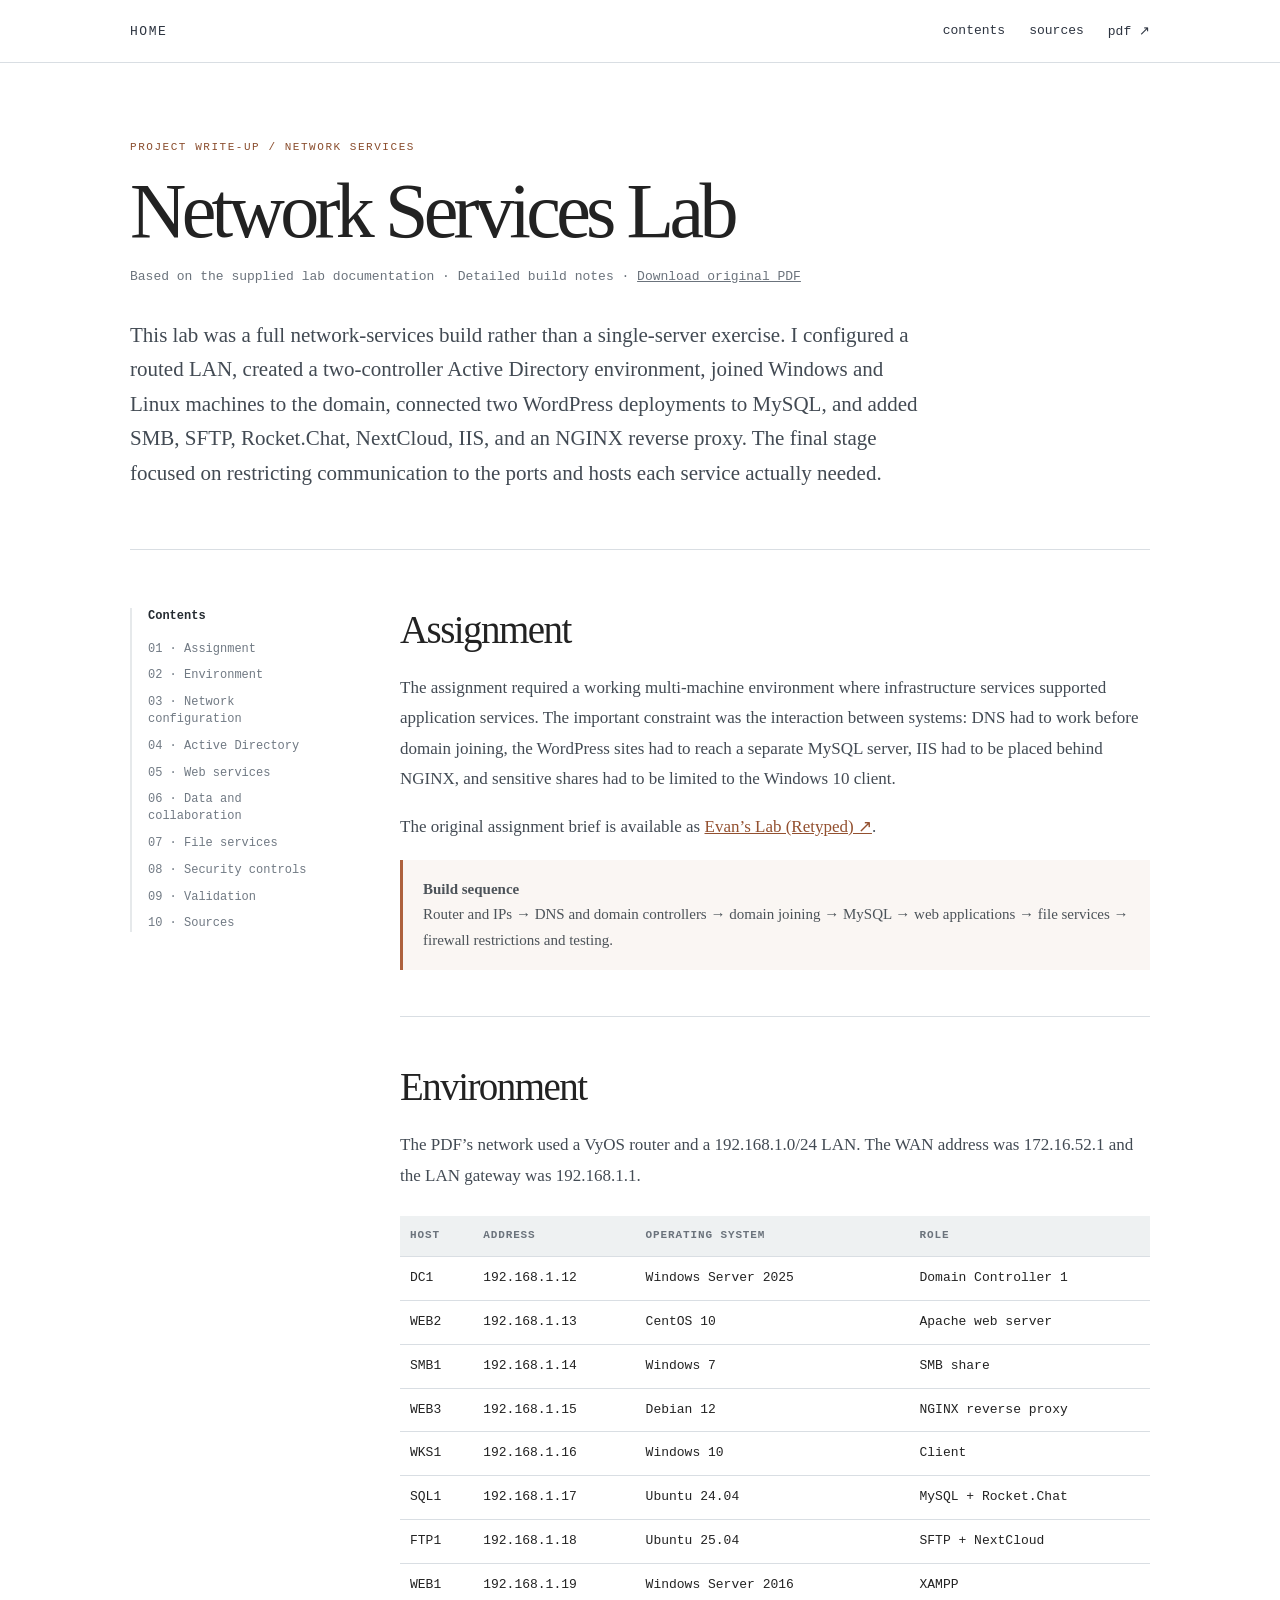
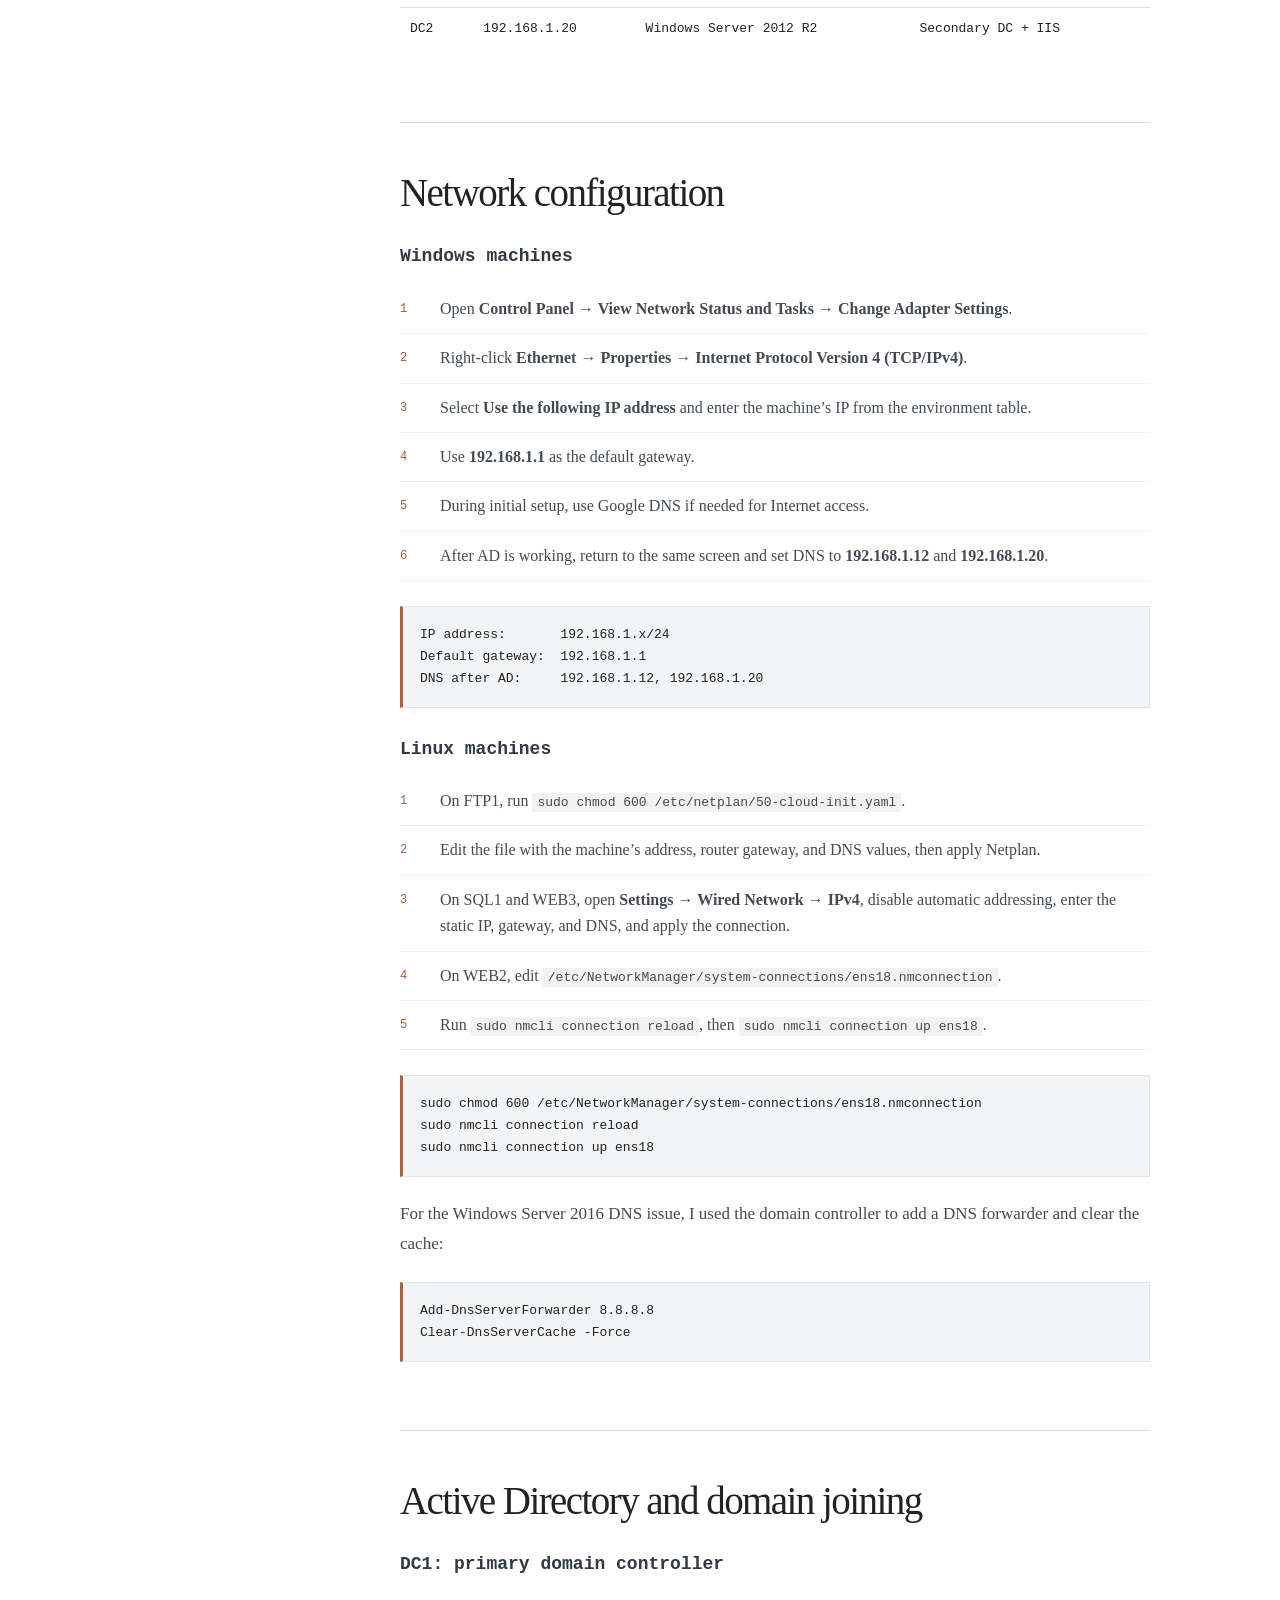
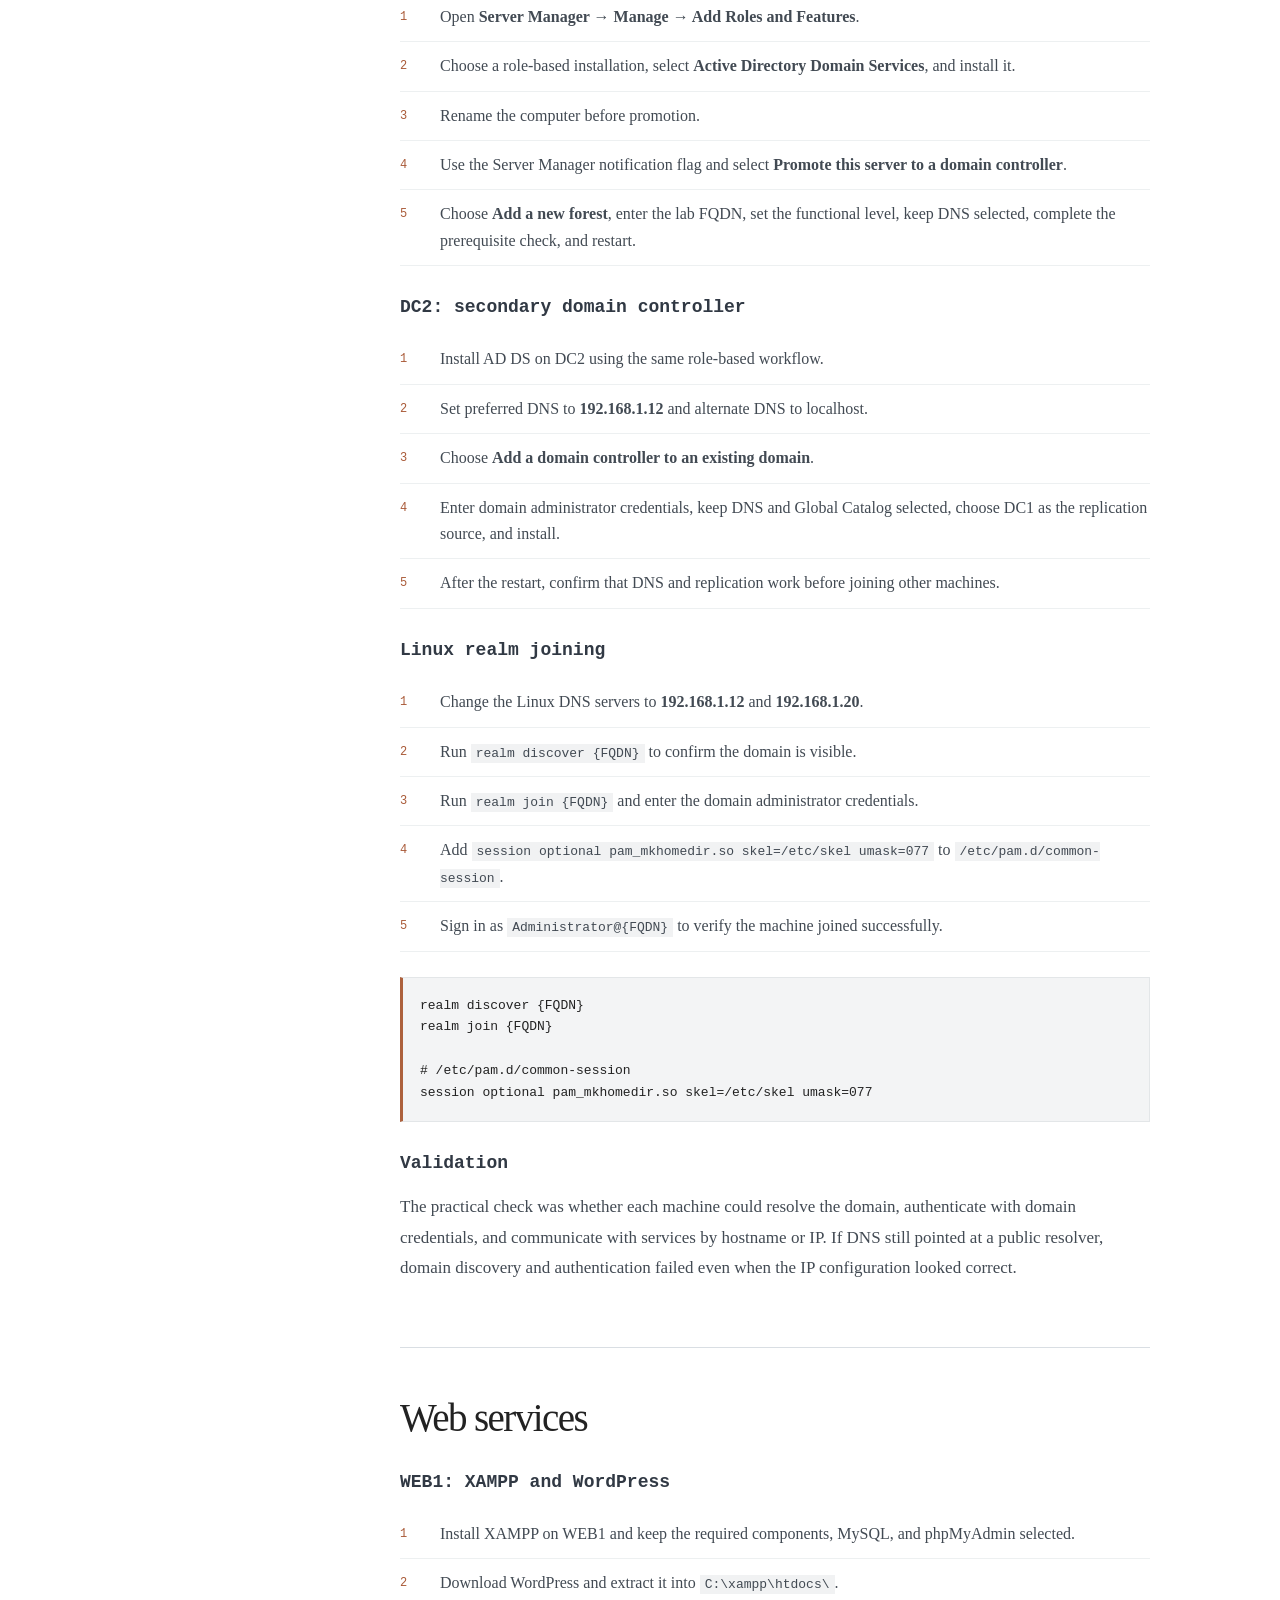
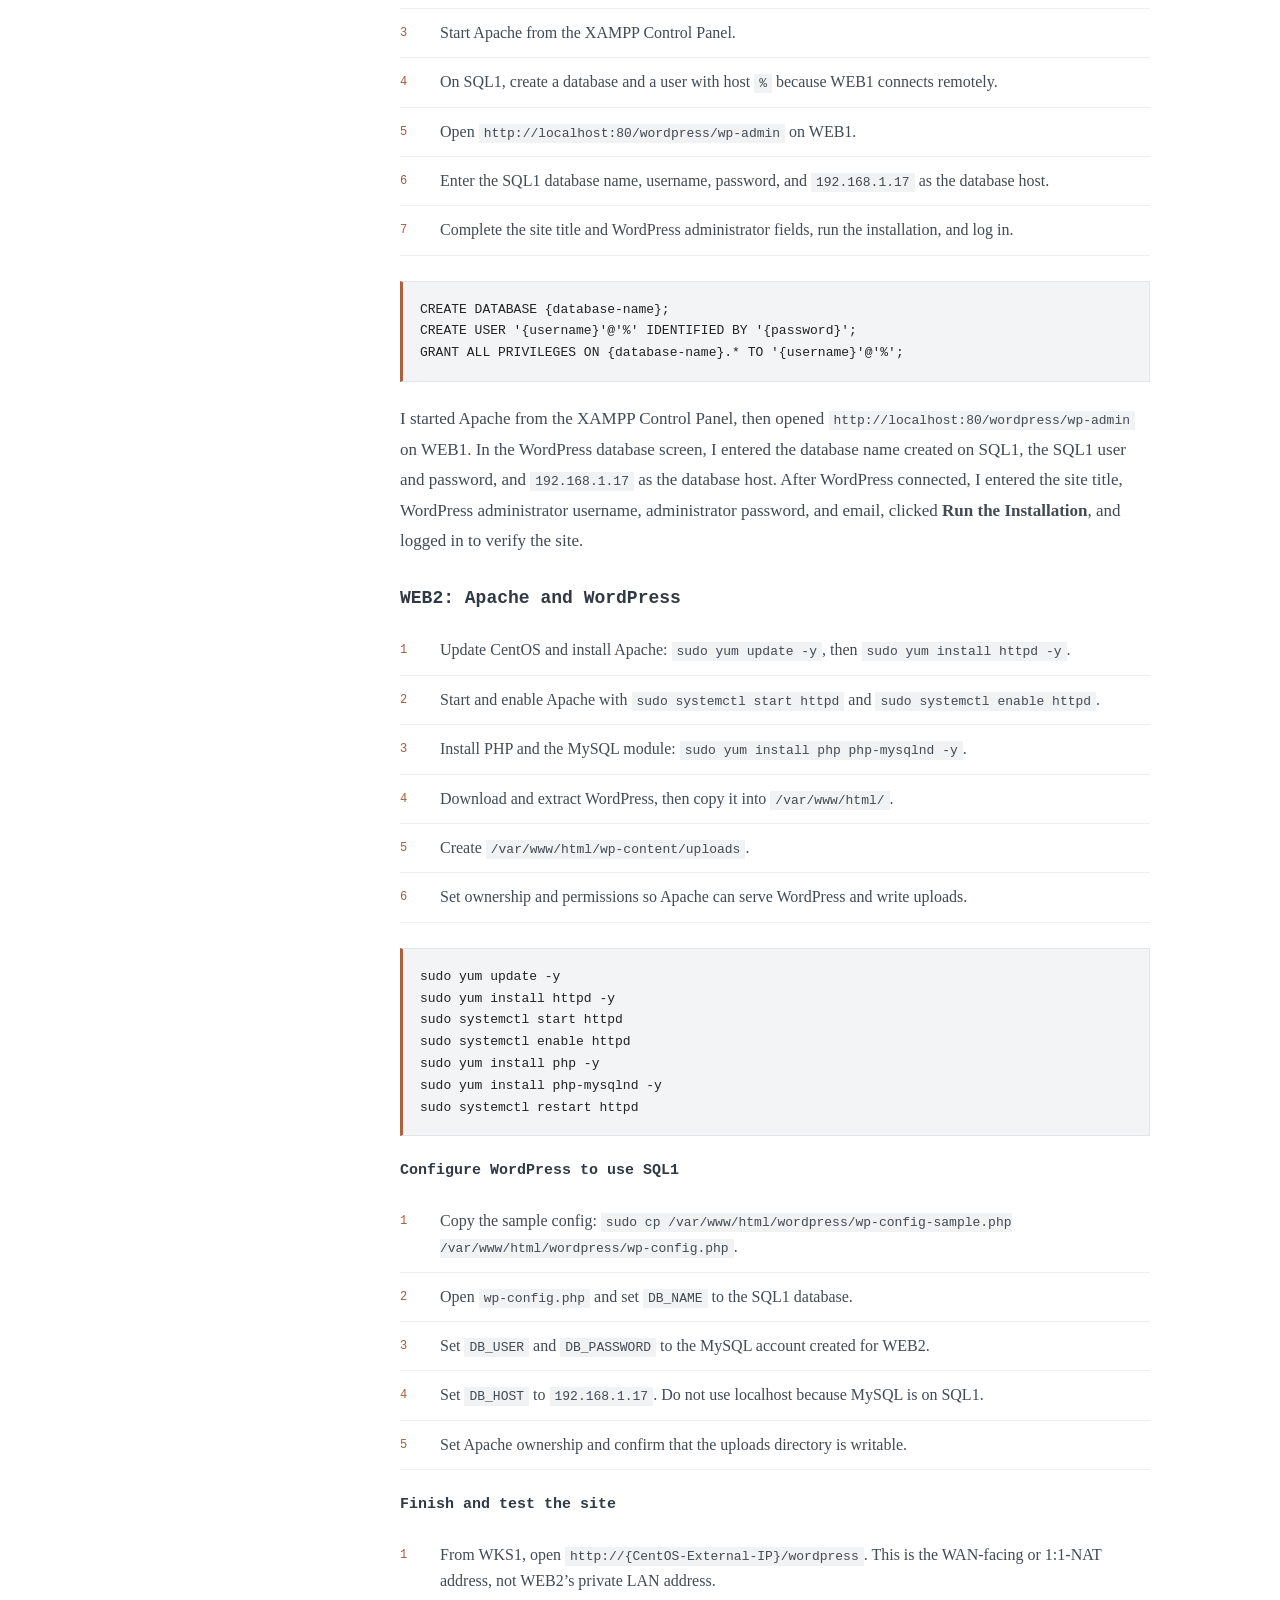
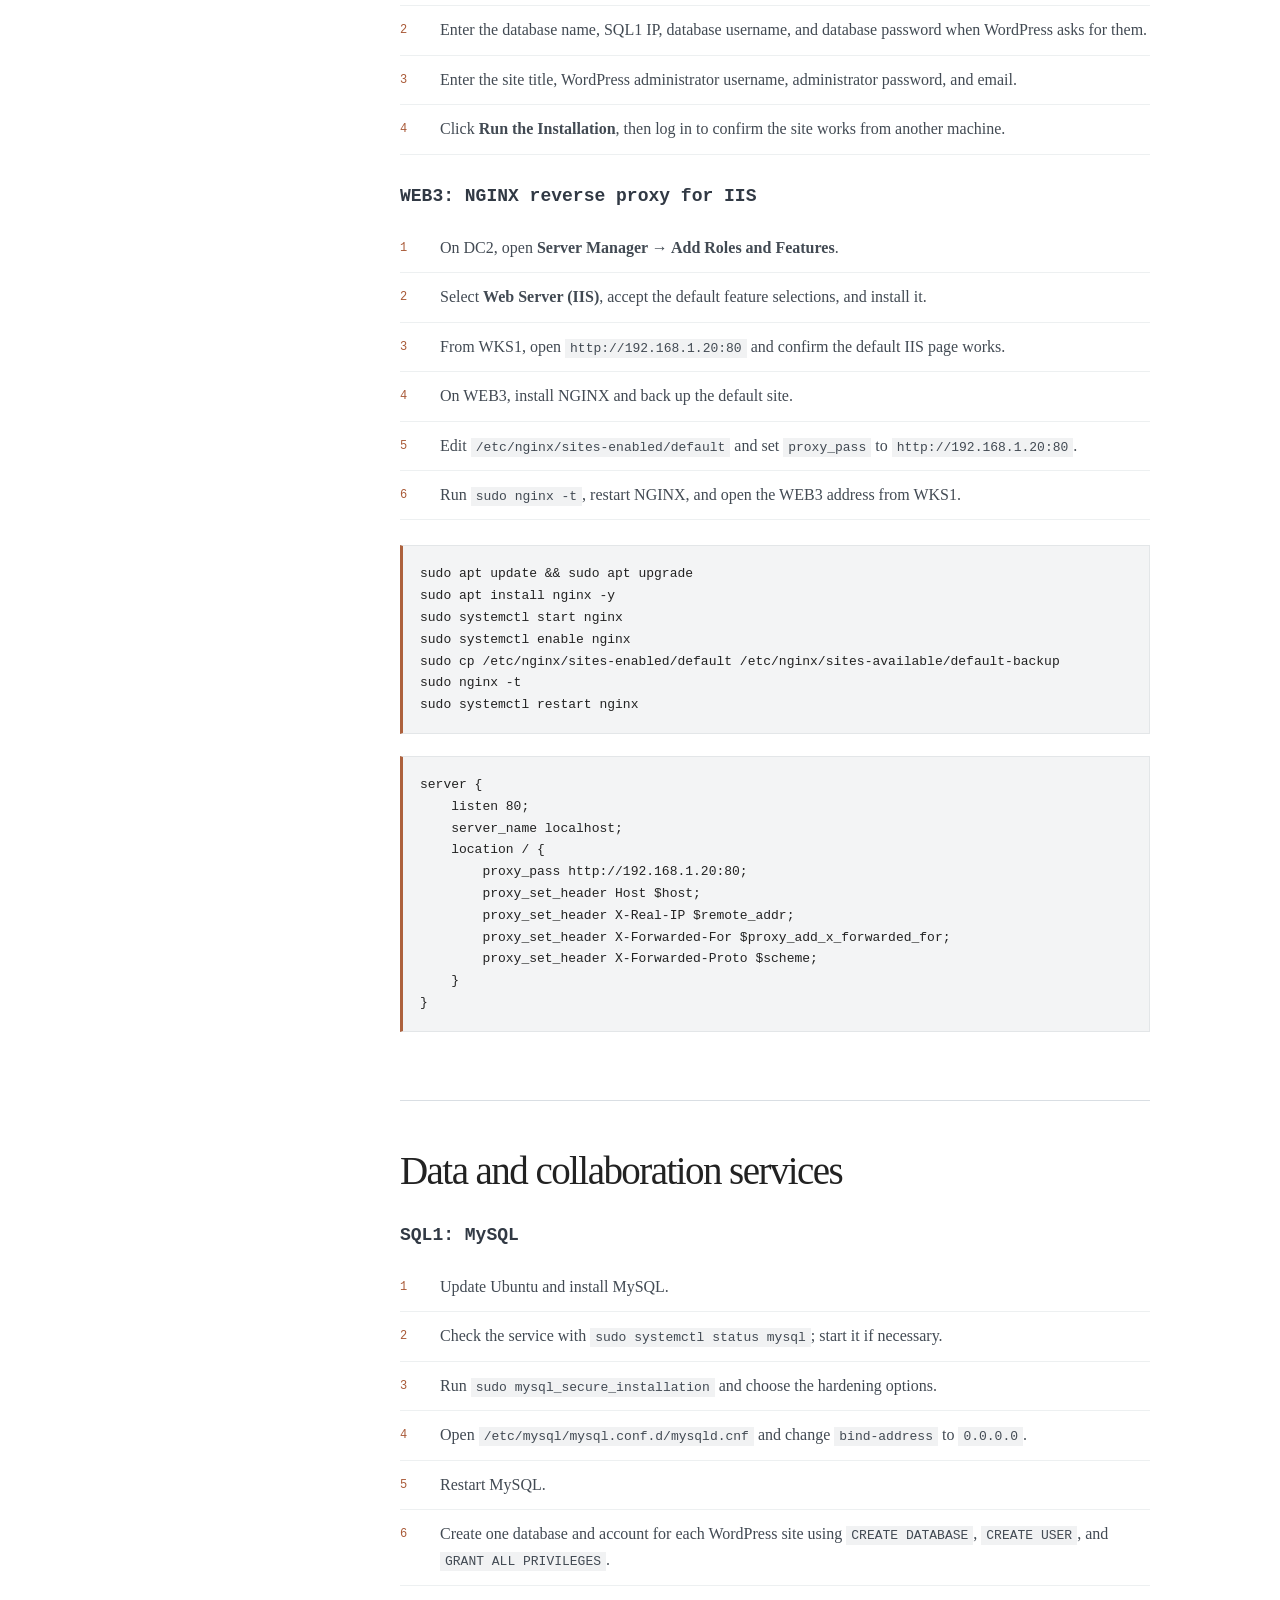
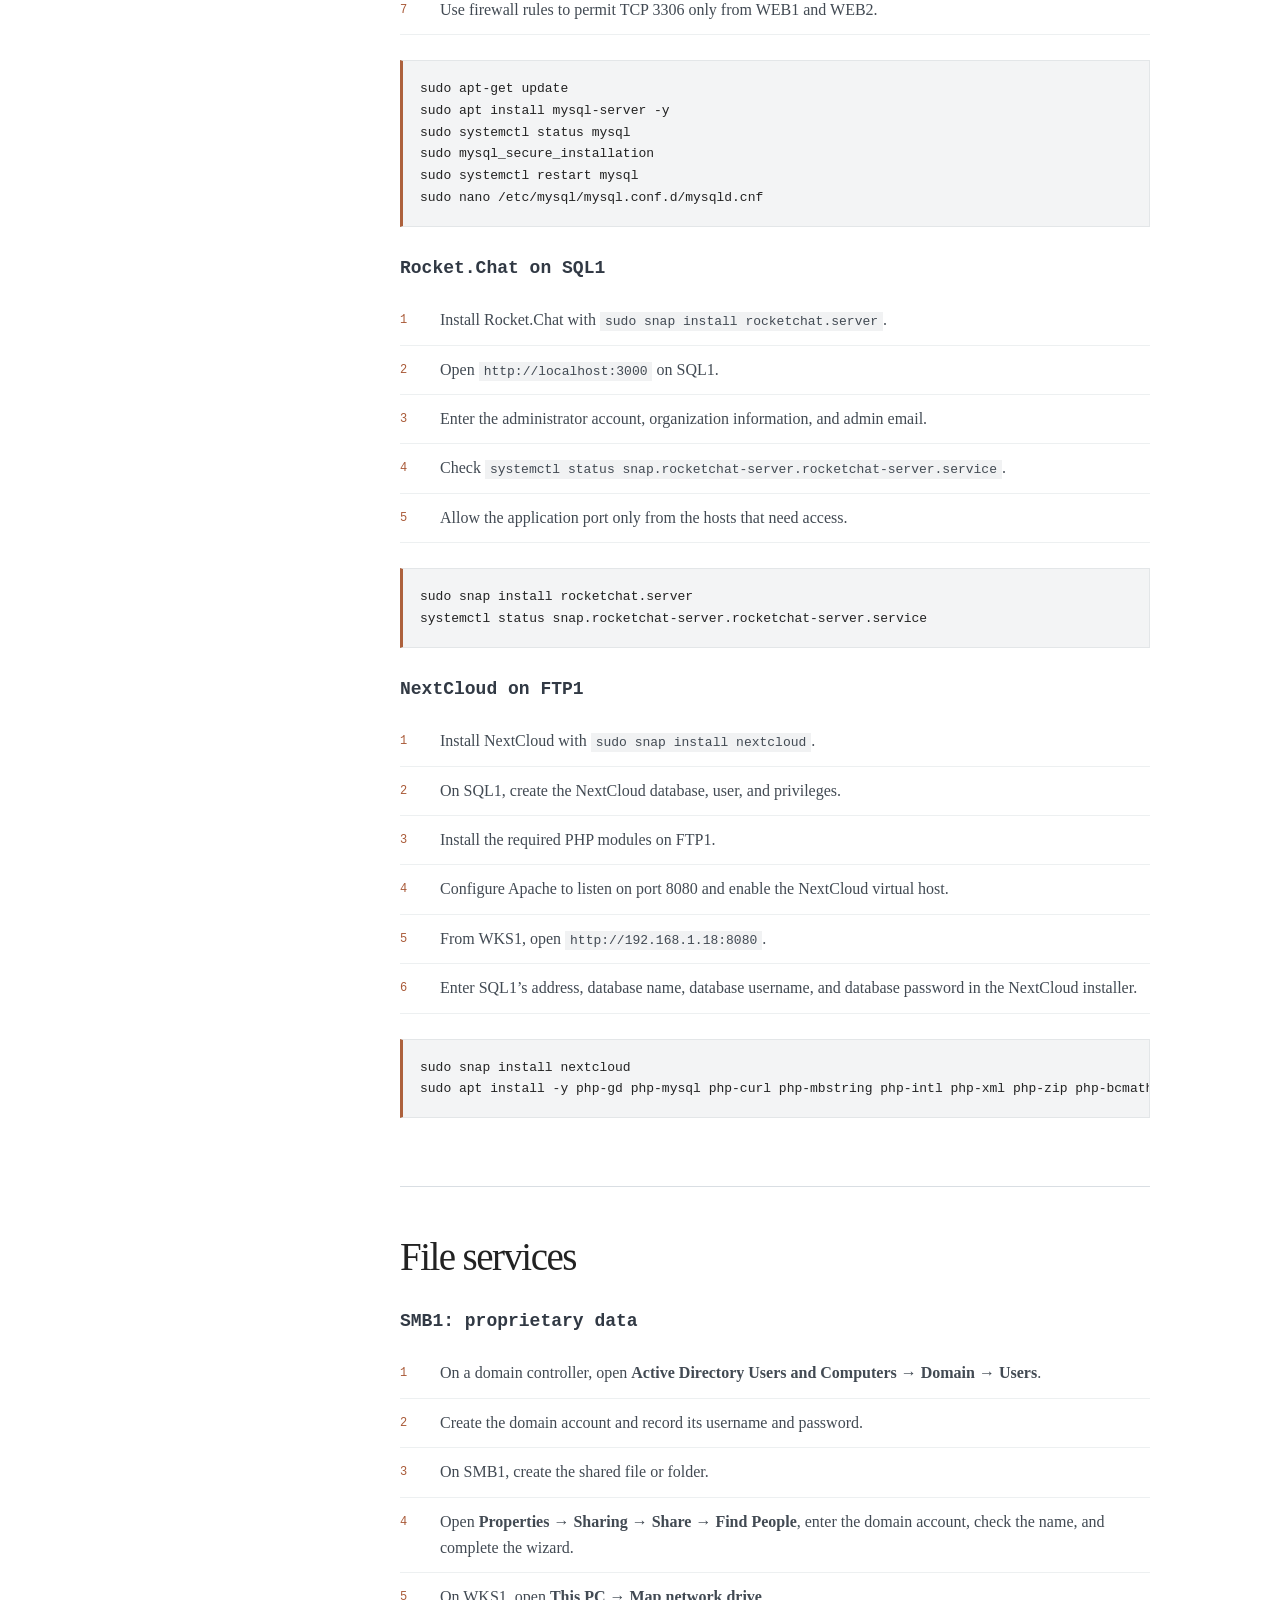
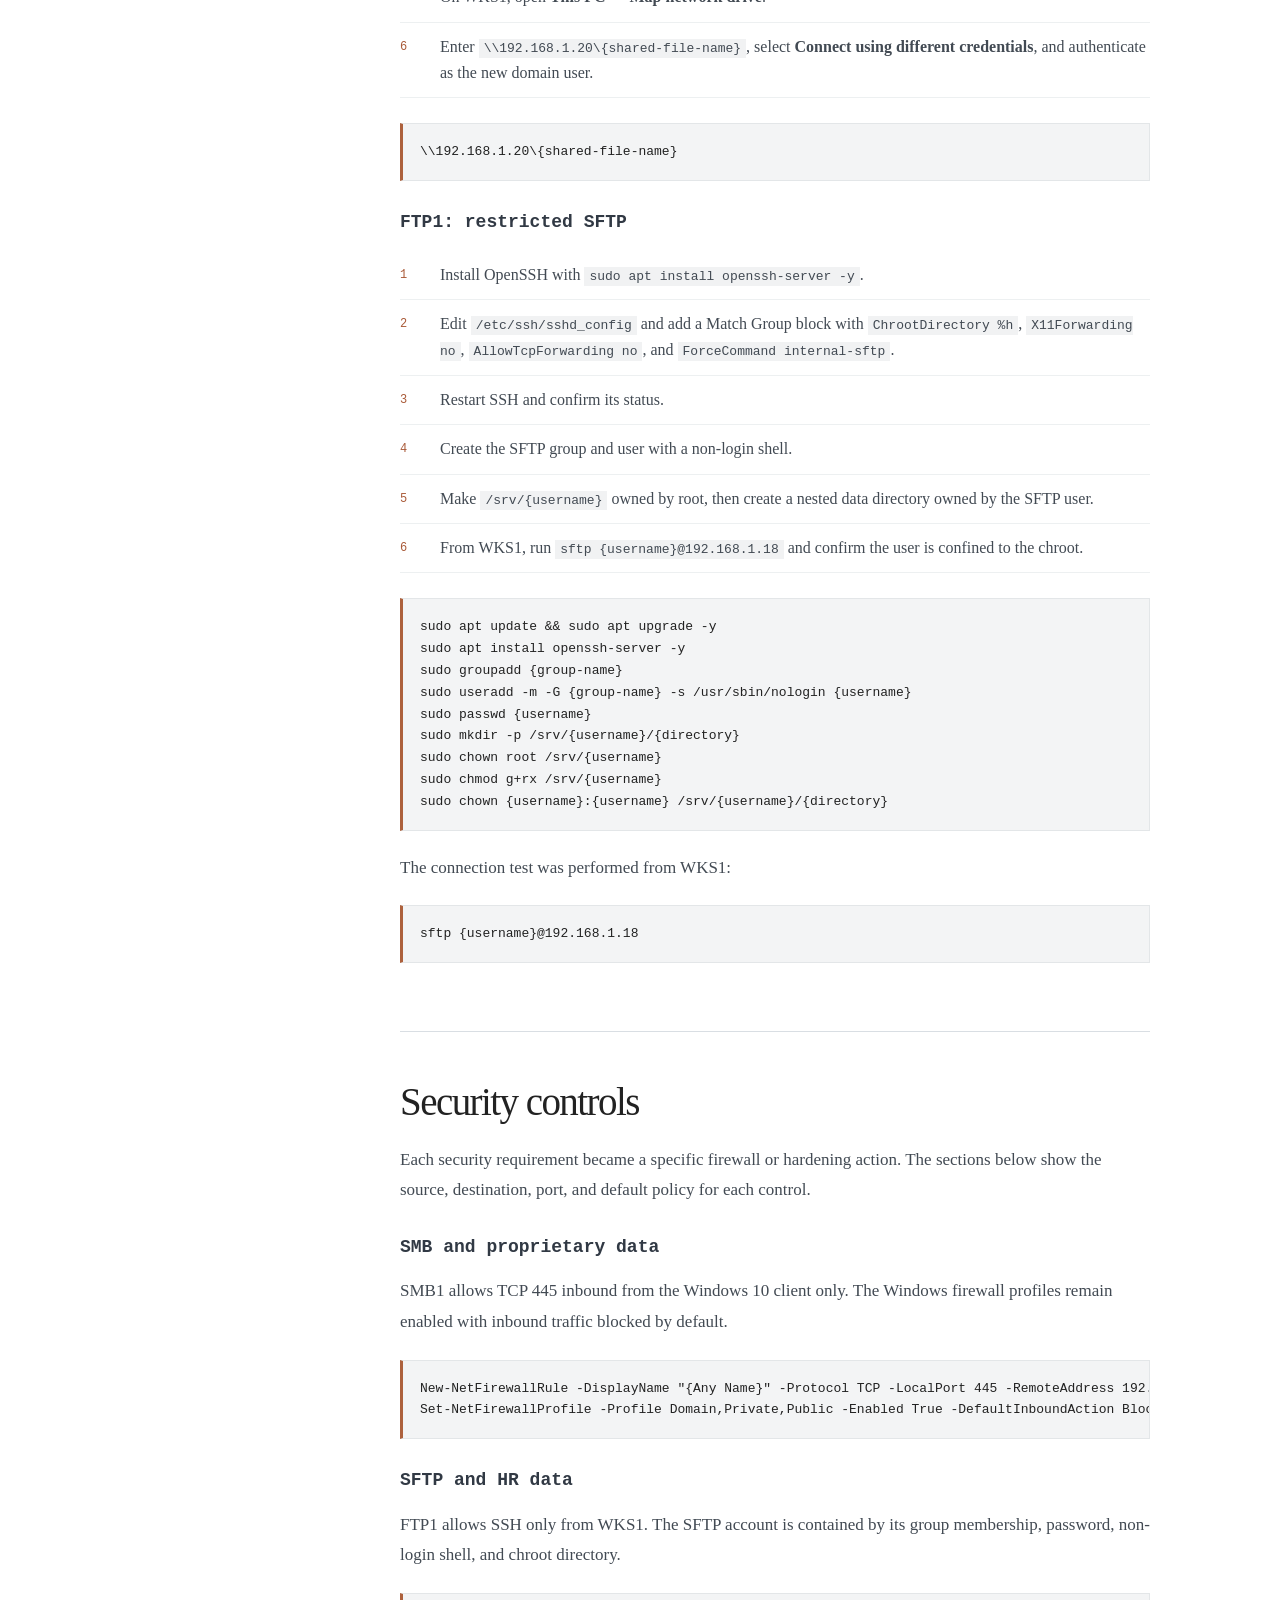
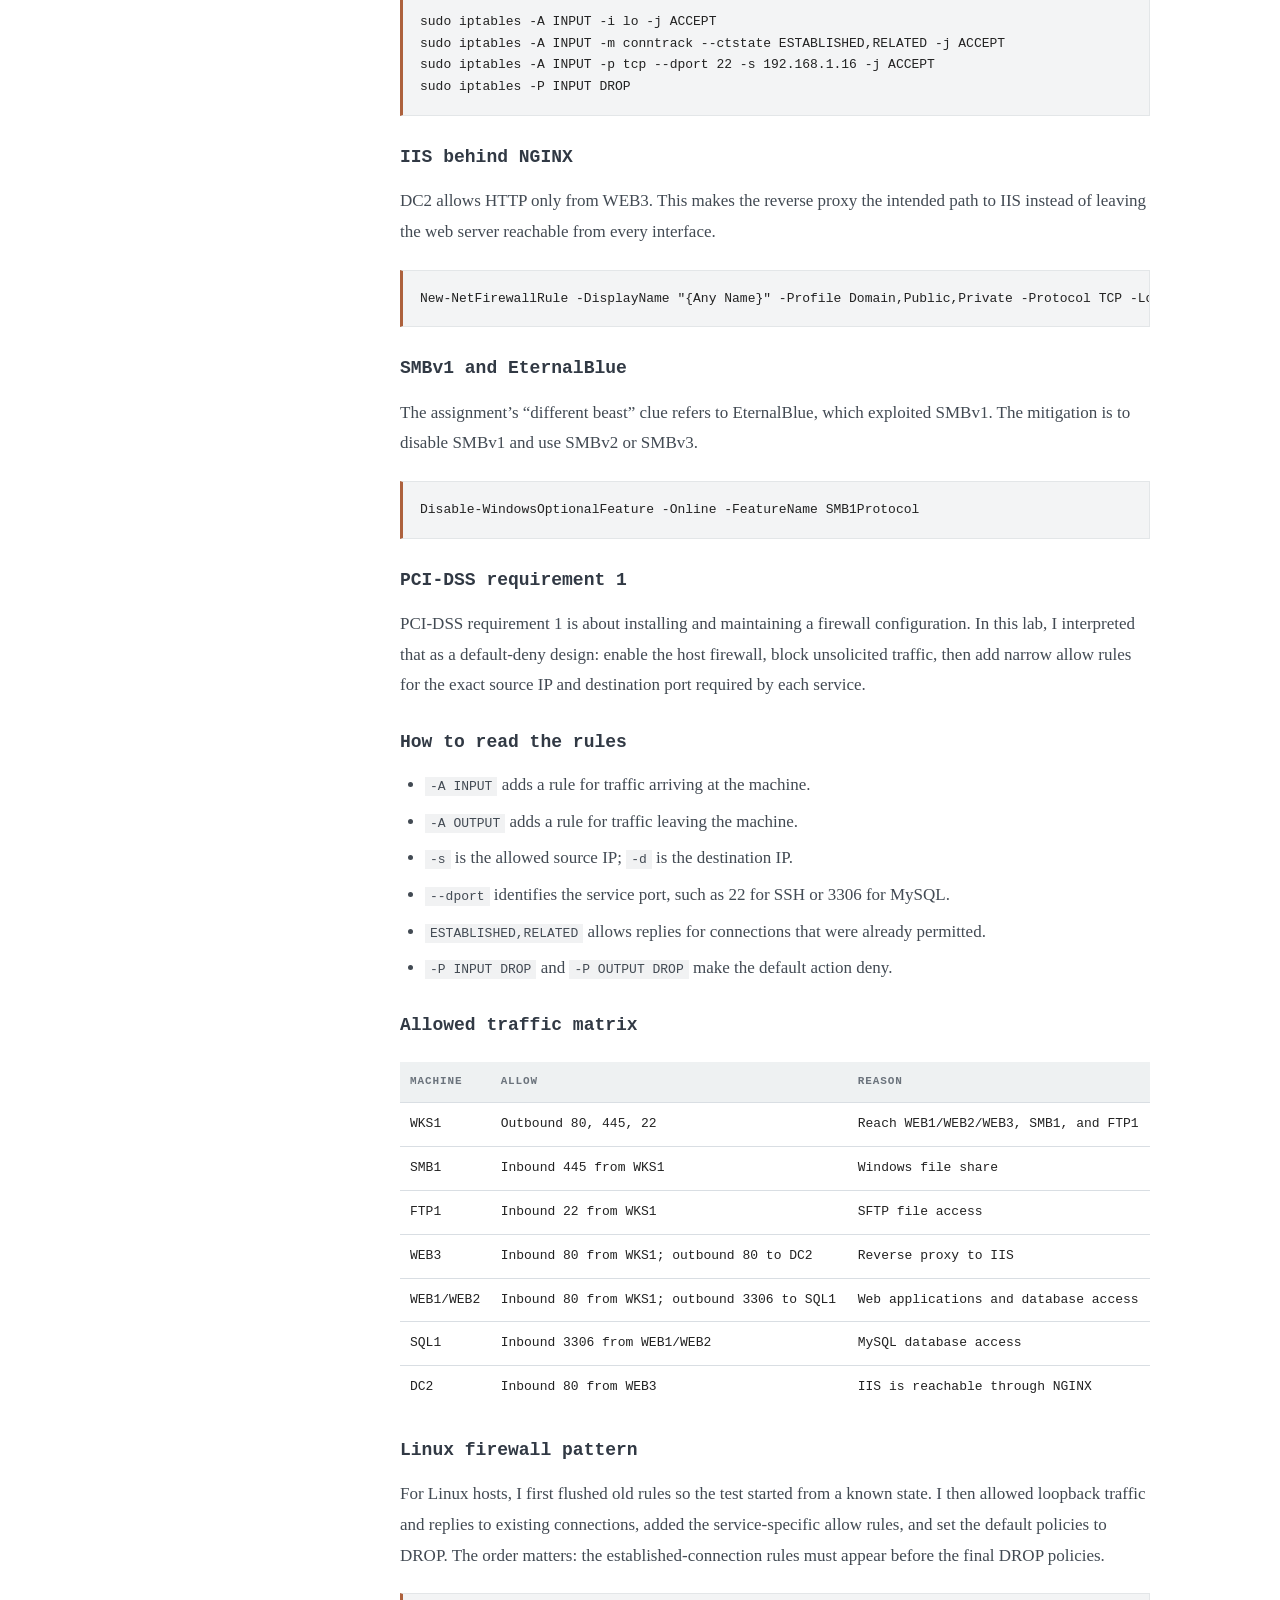
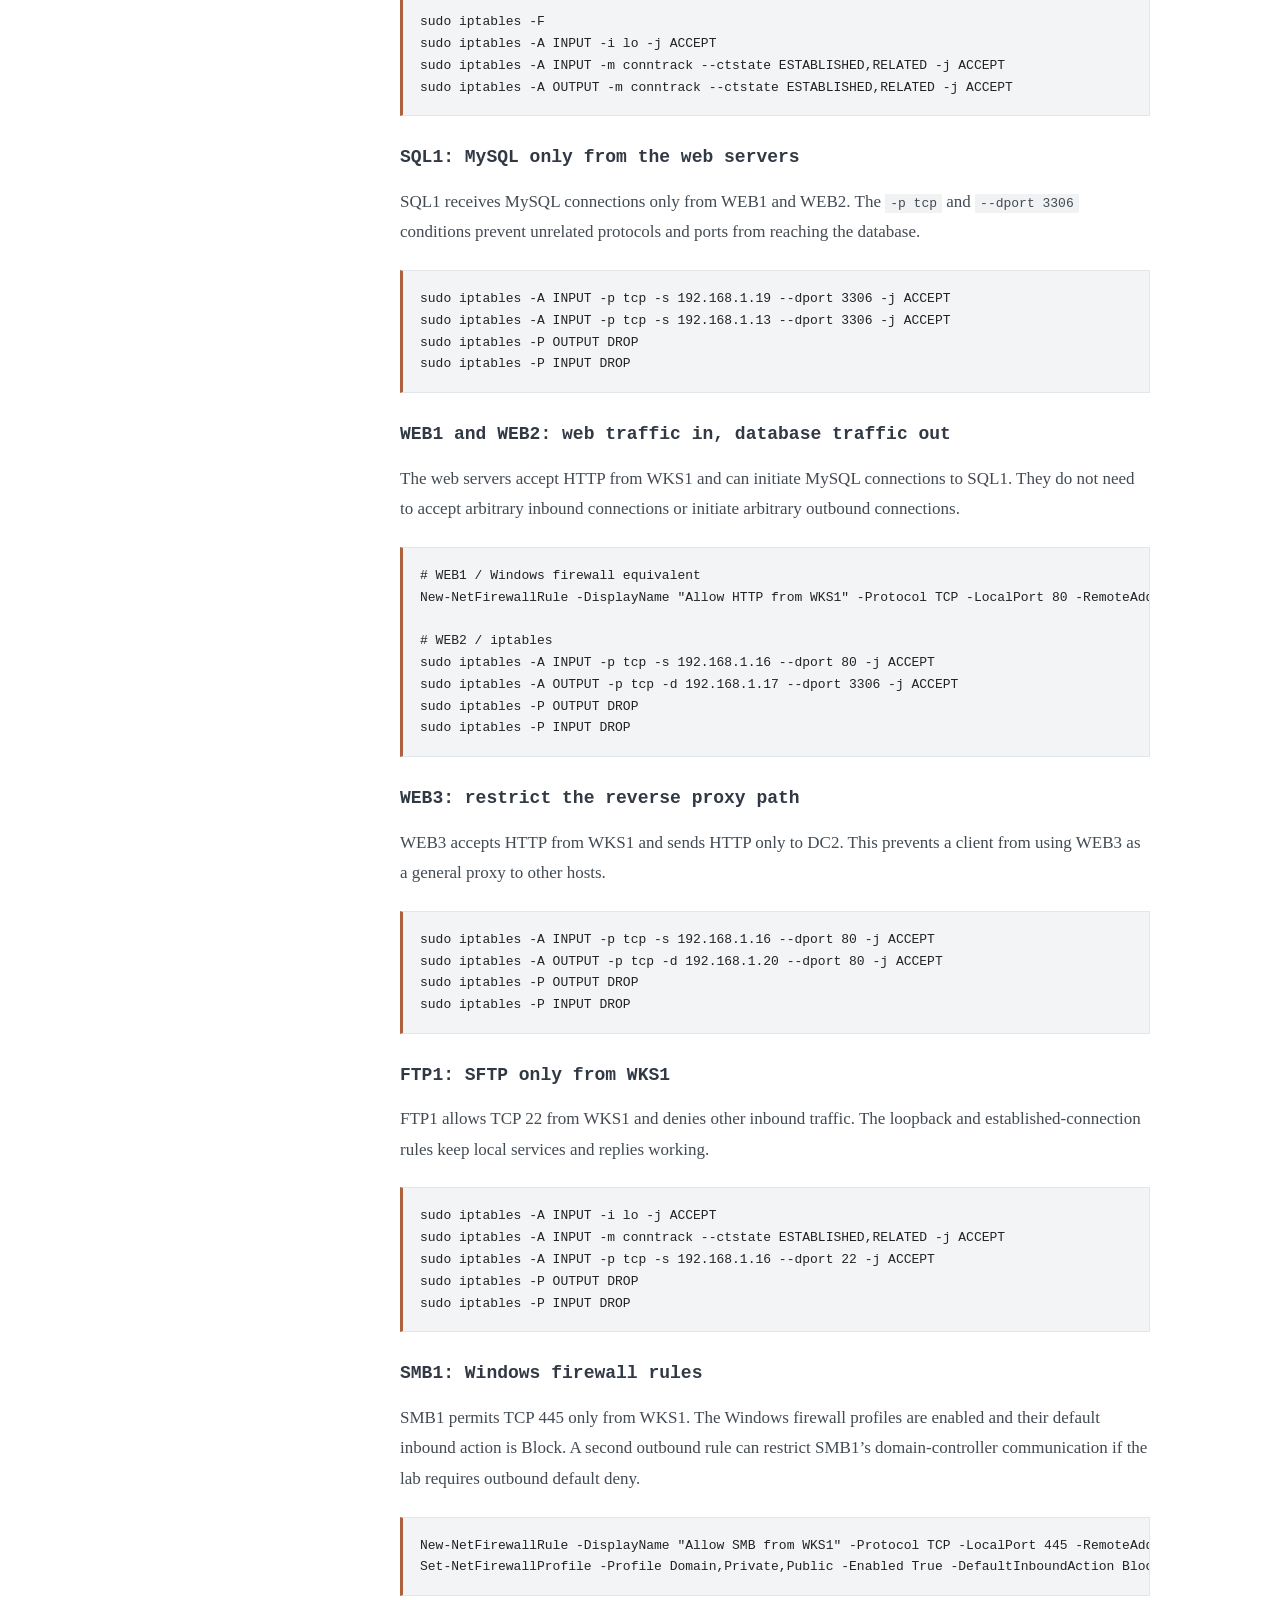
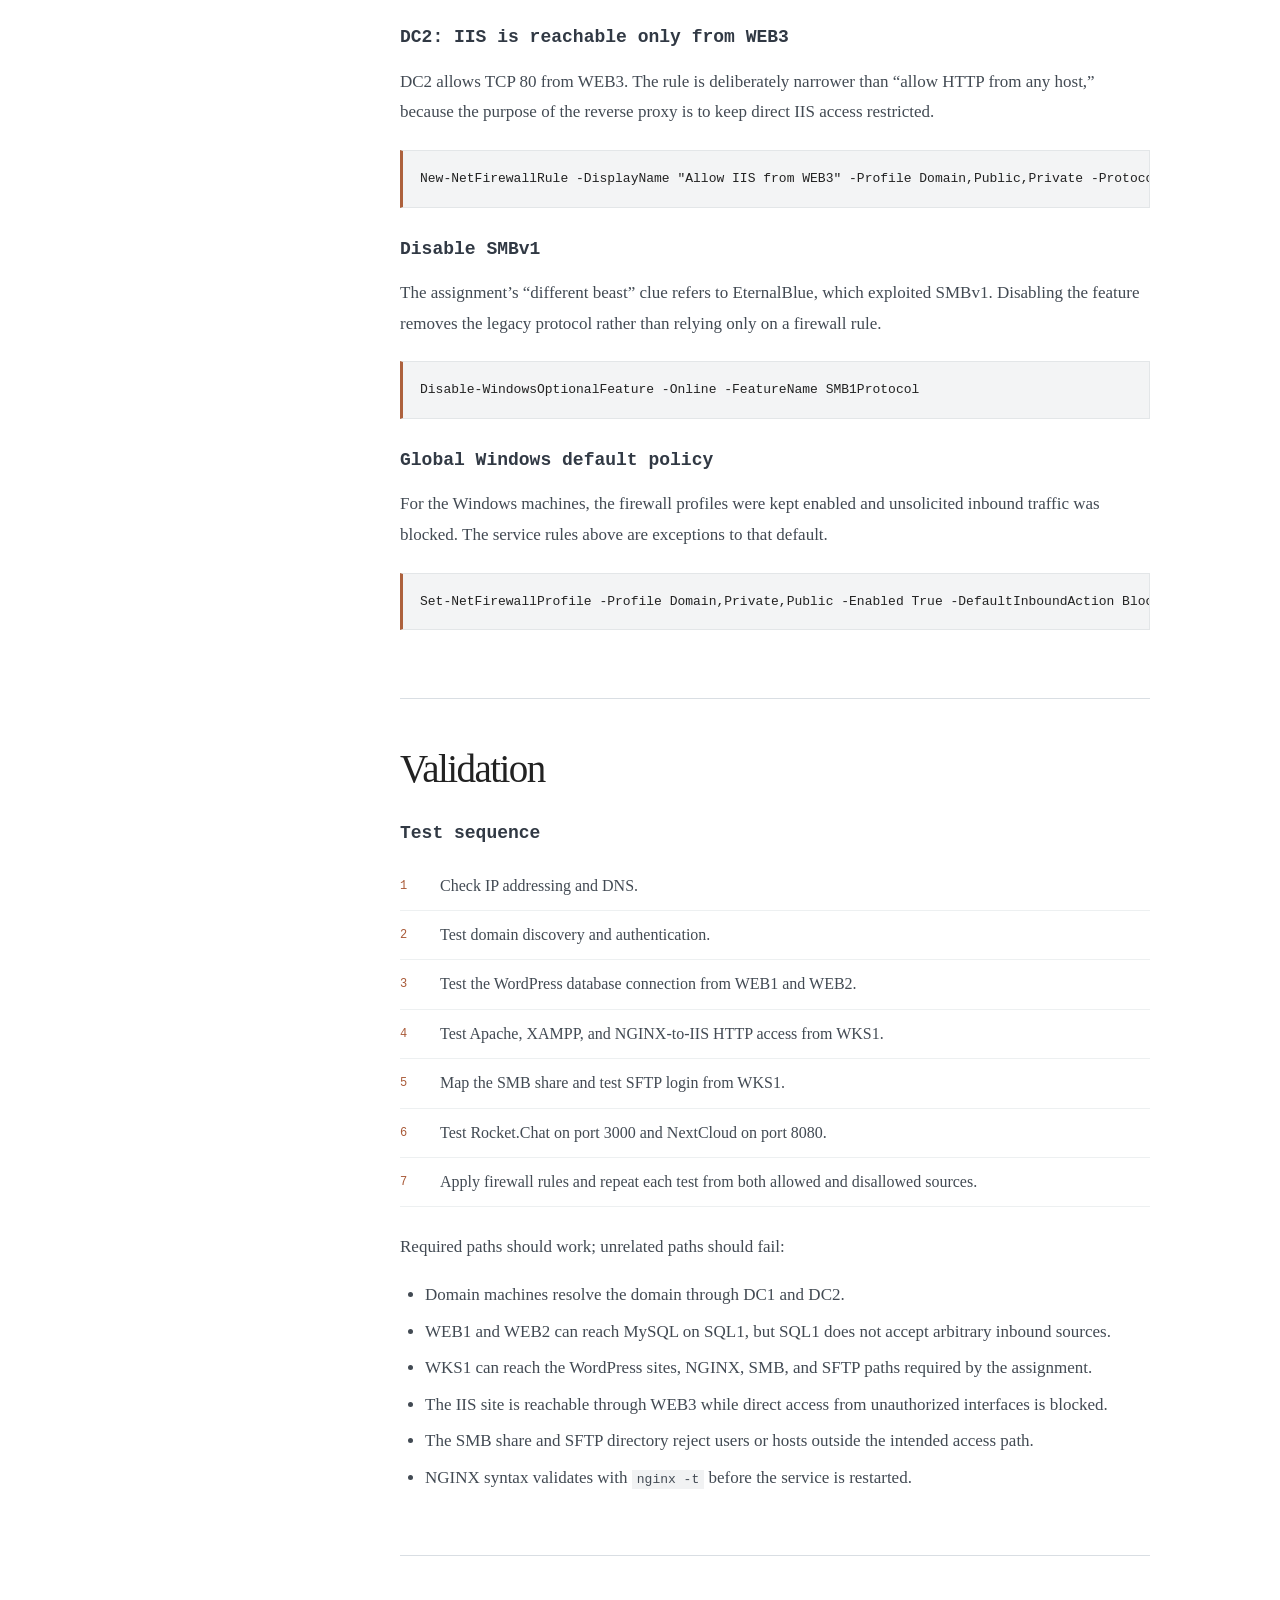
==== index.html @ d433109d "Network Services Lab homeslice mc broski" ====
<!doctype html>
<html lang="en">
<head>
<meta charset="utf-8">
<meta name="viewport" content="width=device-width, initial-scale=1">
<meta name="description" content="Detailed Network Services Lab write-up covering network configuration, Active Directory, web services, databases, file sharing, cloud services, and firewall controls.">
<title>Network Services Lab · Write-up</title>
<link rel="stylesheet" href="styles.css">
</head>
<body class="writeup-body">
<header class="blog-header"><div class="blog-shell"><a class="blog-brand" href="#top">home</a><nav><a href="#contents">contents</a><a href="#sources">sources</a><a href="Network Services Lab.pdf" download>pdf ↗</a></nav></div></header>
<main id="top" class="article-shell">
<header class="article-header"><div class="article-kicker">PROJECT WRITE-UP / NETWORK SERVICES</div><h1>Network Services Lab</h1><p class="article-meta">Based on the supplied lab documentation · Detailed build notes · <a href="Network Services Lab.pdf" download>Download original PDF</a></p><p class="article-intro">This lab was a full network-services build rather than a single-server exercise. I configured a routed LAN, created a two-controller Active Directory environment, joined Windows and Linux machines to the domain, connected two WordPress deployments to MySQL, and added SMB, SFTP, Rocket.Chat, NextCloud, IIS, and an NGINX reverse proxy. The final stage focused on restricting communication to the ports and hosts each service actually needed.</p></header>
<hr>
<div class="article-layout">
<aside class="toc" id="contents"><strong>Contents</strong><a href="#assignment">01 · Assignment</a><a href="#environment">02 · Environment</a><a href="#network">03 · Network configuration</a><a href="#active-directory">04 · Active Directory</a><a href="#web">05 · Web services</a><a href="#data">06 · Data and collaboration</a><a href="#file-services">07 · File services</a><a href="#security">08 · Security controls</a><a href="#validation">09 · Validation</a><a href="#sources">10 · Sources</a></aside>
<article class="article-content">
<section id="assignment"><h2>Assignment</h2><p>The assignment required a working multi-machine environment where infrastructure services supported application services. The important constraint was the interaction between systems: DNS had to work before domain joining, the WordPress sites had to reach a separate MySQL server, IIS had to be placed behind NGINX, and sensitive shares had to be limited to the Windows 10 client.</p><p>The original assignment brief is available as <a href="https://adaptable-april-ff0.notion.site/6194c18ff1a34318bf9e738de740ec72?v=1f91d402dc2a46ec82d05543210268f0" target="_blank" rel="noreferrer">Evan’s Lab (Retyped) ↗</a>.</p><div class="callout"><strong>Build sequence</strong><br>Router and IPs → DNS and domain controllers → domain joining → MySQL → web applications → file services → firewall restrictions and testing.</div></section>
<section id="environment"><h2>Environment</h2><p>The PDF’s network used a VyOS router and a 192.168.1.0/24 LAN. The WAN address was 172.16.52.1 and the LAN gateway was 192.168.1.1.</p><table><thead><tr><th>Host</th><th>Address</th><th>Operating system</th><th>Role</th></tr></thead><tbody><tr><td>DC1</td><td>192.168.1.12</td><td>Windows Server 2025</td><td>Domain Controller 1</td></tr><tr><td>WEB2</td><td>192.168.1.13</td><td>CentOS 10</td><td>Apache web server</td></tr><tr><td>SMB1</td><td>192.168.1.14</td><td>Windows 7</td><td>SMB share</td></tr><tr><td>WEB3</td><td>192.168.1.15</td><td>Debian 12</td><td>NGINX reverse proxy</td></tr><tr><td>WKS1</td><td>192.168.1.16</td><td>Windows 10</td><td>Client</td></tr><tr><td>SQL1</td><td>192.168.1.17</td><td>Ubuntu 24.04</td><td>MySQL + Rocket.Chat</td></tr><tr><td>FTP1</td><td>192.168.1.18</td><td>Ubuntu 25.04</td><td>SFTP + NextCloud</td></tr><tr><td>WEB1</td><td>192.168.1.19</td><td>Windows Server 2016</td><td>XAMPP</td></tr><tr><td>DC2</td><td>192.168.1.20</td><td>Windows Server 2012 R2</td><td>Secondary DC + IIS</td></tr></tbody></table></section>
<section id="network"><h2>Network configuration</h2><h3>Windows machines</h3><ol class="steps"><li>Open <strong>Control Panel → View Network Status and Tasks → Change Adapter Settings</strong>.</li><li>Right-click <strong>Ethernet → Properties → Internet Protocol Version 4 (TCP/IPv4)</strong>.</li><li>Select <strong>Use the following IP address</strong> and enter the machine’s IP from the environment table.</li><li>Use <strong>192.168.1.1</strong> as the default gateway.</li><li>During initial setup, use Google DNS if needed for Internet access.</li><li>After AD is working, return to the same screen and set DNS to <strong>192.168.1.12</strong> and <strong>192.168.1.20</strong>.</li></ol><pre><code>IP address:       192.168.1.x/24
Default gateway:  192.168.1.1
DNS after AD:     192.168.1.12, 192.168.1.20</code></pre><h3>Linux machines</h3><ol class="steps"><li>On FTP1, run <code>sudo chmod 600 /etc/netplan/50-cloud-init.yaml</code>.</li><li>Edit the file with the machine’s address, router gateway, and DNS values, then apply Netplan.</li><li>On SQL1 and WEB3, open <strong>Settings → Wired Network → IPv4</strong>, disable automatic addressing, enter the static IP, gateway, and DNS, and apply the connection.</li><li>On WEB2, edit <code>/etc/NetworkManager/system-connections/ens18.nmconnection</code>.</li><li>Run <code>sudo nmcli connection reload</code>, then <code>sudo nmcli connection up ens18</code>.</li></ol><pre><code>sudo chmod 600 /etc/NetworkManager/system-connections/ens18.nmconnection
sudo nmcli connection reload
sudo nmcli connection up ens18</code></pre><p>For the Windows Server 2016 DNS issue, I used the domain controller to add a DNS forwarder and clear the cache:</p><pre><code>Add-DnsServerForwarder 8.8.8.8
Clear-DnsServerCache -Force</code></pre></section>
<section id="active-directory"><h2>Active Directory and domain joining</h2><h3>DC1: primary domain controller</h3><ol class="steps"><li>Open <strong>Server Manager → Manage → Add Roles and Features</strong>.</li><li>Choose a role-based installation, select <strong>Active Directory Domain Services</strong>, and install it.</li><li>Rename the computer before promotion.</li><li>Use the Server Manager notification flag and select <strong>Promote this server to a domain controller</strong>.</li><li>Choose <strong>Add a new forest</strong>, enter the lab FQDN, set the functional level, keep DNS selected, complete the prerequisite check, and restart.</li></ol><h3>DC2: secondary domain controller</h3><ol class="steps"><li>Install AD DS on DC2 using the same role-based workflow.</li><li>Set preferred DNS to <strong>192.168.1.12</strong> and alternate DNS to localhost.</li><li>Choose <strong>Add a domain controller to an existing domain</strong>.</li><li>Enter domain administrator credentials, keep DNS and Global Catalog selected, choose DC1 as the replication source, and install.</li><li>After the restart, confirm that DNS and replication work before joining other machines.</li></ol><h3>Linux realm joining</h3><ol class="steps"><li>Change the Linux DNS servers to <strong>192.168.1.12</strong> and <strong>192.168.1.20</strong>.</li><li>Run <code>realm discover {FQDN}</code> to confirm the domain is visible.</li><li>Run <code>realm join {FQDN}</code> and enter the domain administrator credentials.</li><li>Add <code>session optional pam_mkhomedir.so skel=/etc/skel umask=077</code> to <code>/etc/pam.d/common-session</code>.</li><li>Sign in as <code>Administrator@{FQDN}</code> to verify the machine joined successfully.</li></ol><pre><code>realm discover {FQDN}
realm join {FQDN}

# /etc/pam.d/common-session
session optional pam_mkhomedir.so skel=/etc/skel umask=077</code></pre><h3>Validation</h3><p>The practical check was whether each machine could resolve the domain, authenticate with domain credentials, and communicate with services by hostname or IP. If DNS still pointed at a public resolver, domain discovery and authentication failed even when the IP configuration looked correct.</p></section>
<section id="web"><h2>Web services</h2><h3>WEB1: XAMPP and WordPress</h3><ol class="steps"><li>Install XAMPP on WEB1 and keep the required components, MySQL, and phpMyAdmin selected.</li><li>Download WordPress and extract it into <code>C:\xampp\htdocs\</code>.</li><li>Start Apache from the XAMPP Control Panel.</li><li>On SQL1, create a database and a user with host <code>%</code> because WEB1 connects remotely.</li><li>Open <code>http://localhost:80/wordpress/wp-admin</code> on WEB1.</li><li>Enter the SQL1 database name, username, password, and <code>192.168.1.17</code> as the database host.</li><li>Complete the site title and WordPress administrator fields, run the installation, and log in.</li></ol><pre><code>CREATE DATABASE {database-name};
CREATE USER '{username}'@'%' IDENTIFIED BY '{password}';
GRANT ALL PRIVILEGES ON {database-name}.* TO '{username}'@'%';</code></pre><p>I started Apache from the XAMPP Control Panel, then opened <code>http://localhost:80/wordpress/wp-admin</code> on WEB1. In the WordPress database screen, I entered the database name created on SQL1, the SQL1 user and password, and <code>192.168.1.17</code> as the database host. After WordPress connected, I entered the site title, WordPress administrator username, administrator password, and email, clicked <strong>Run the Installation</strong>, and logged in to verify the site.</p><h3>WEB2: Apache and WordPress</h3><ol class="steps"><li>Update CentOS and install Apache: <code>sudo yum update -y</code>, then <code>sudo yum install httpd -y</code>.</li><li>Start and enable Apache with <code>sudo systemctl start httpd</code> and <code>sudo systemctl enable httpd</code>.</li><li>Install PHP and the MySQL module: <code>sudo yum install php php-mysqlnd -y</code>.</li><li>Download and extract WordPress, then copy it into <code>/var/www/html/</code>.</li><li>Create <code>/var/www/html/wp-content/uploads</code>.</li><li>Set ownership and permissions so Apache can serve WordPress and write uploads.</li></ol><pre><code>sudo yum update -y
sudo yum install httpd -y
sudo systemctl start httpd
sudo systemctl enable httpd
sudo yum install php -y
sudo yum install php-mysqlnd -y
sudo systemctl restart httpd</code></pre><h4>Configure WordPress to use SQL1</h4><ol class="steps"><li>Copy the sample config: <code>sudo cp /var/www/html/wordpress/wp-config-sample.php /var/www/html/wordpress/wp-config.php</code>.</li><li>Open <code>wp-config.php</code> and set <code>DB_NAME</code> to the SQL1 database.</li><li>Set <code>DB_USER</code> and <code>DB_PASSWORD</code> to the MySQL account created for WEB2.</li><li>Set <code>DB_HOST</code> to <code>192.168.1.17</code>. Do not use localhost because MySQL is on SQL1.</li><li>Set Apache ownership and confirm that the uploads directory is writable.</li></ol><h4>Finish and test the site</h4><ol class="steps"><li>From WKS1, open <code>http://{CentOS-External-IP}/wordpress</code>. This is the WAN-facing or 1:1-NAT address, not WEB2’s private LAN address.</li><li>Enter the database name, SQL1 IP, database username, and database password when WordPress asks for them.</li><li>Enter the site title, WordPress administrator username, administrator password, and email.</li><li>Click <strong>Run the Installation</strong>, then log in to confirm the site works from another machine.</li></ol><h3>WEB3: NGINX reverse proxy for IIS</h3><ol class="steps"><li>On DC2, open <strong>Server Manager → Add Roles and Features</strong>.</li><li>Select <strong>Web Server (IIS)</strong>, accept the default feature selections, and install it.</li><li>From WKS1, open <code>http://192.168.1.20:80</code> and confirm the default IIS page works.</li><li>On WEB3, install NGINX and back up the default site.</li><li>Edit <code>/etc/nginx/sites-enabled/default</code> and set <code>proxy_pass</code> to <code>http://192.168.1.20:80</code>.</li><li>Run <code>sudo nginx -t</code>, restart NGINX, and open the WEB3 address from WKS1.</li></ol><pre><code>sudo apt update && sudo apt upgrade
sudo apt install nginx -y
sudo systemctl start nginx
sudo systemctl enable nginx
sudo cp /etc/nginx/sites-enabled/default /etc/nginx/sites-available/default-backup
sudo nginx -t
sudo systemctl restart nginx</code></pre><pre><code>server {
    listen 80;
    server_name localhost;
    location / {
        proxy_pass http://192.168.1.20:80;
        proxy_set_header Host $host;
        proxy_set_header X-Real-IP $remote_addr;
        proxy_set_header X-Forwarded-For $proxy_add_x_forwarded_for;
        proxy_set_header X-Forwarded-Proto $scheme;
    }
}</code></pre></section>
<section id="data"><h2>Data and collaboration services</h2><h3>SQL1: MySQL</h3><ol class="steps"><li>Update Ubuntu and install MySQL.</li><li>Check the service with <code>sudo systemctl status mysql</code>; start it if necessary.</li><li>Run <code>sudo mysql_secure_installation</code> and choose the hardening options.</li><li>Open <code>/etc/mysql/mysql.conf.d/mysqld.cnf</code> and change <code>bind-address</code> to <code>0.0.0.0</code>.</li><li>Restart MySQL.</li><li>Create one database and account for each WordPress site using <code>CREATE DATABASE</code>, <code>CREATE USER</code>, and <code>GRANT ALL PRIVILEGES</code>.</li><li>Use firewall rules to permit TCP 3306 only from WEB1 and WEB2.</li></ol><pre><code>sudo apt-get update
sudo apt install mysql-server -y
sudo systemctl status mysql
sudo mysql_secure_installation
sudo systemctl restart mysql
sudo nano /etc/mysql/mysql.conf.d/mysqld.cnf</code></pre><h3>Rocket.Chat on SQL1</h3><ol class="steps"><li>Install Rocket.Chat with <code>sudo snap install rocketchat.server</code>.</li><li>Open <code>http://localhost:3000</code> on SQL1.</li><li>Enter the administrator account, organization information, and admin email.</li><li>Check <code>systemctl status snap.rocketchat-server.rocketchat-server.service</code>.</li><li>Allow the application port only from the hosts that need access.</li></ol><pre><code>sudo snap install rocketchat.server
systemctl status snap.rocketchat-server.rocketchat-server.service</code></pre><h3>NextCloud on FTP1</h3><ol class="steps"><li>Install NextCloud with <code>sudo snap install nextcloud</code>.</li><li>On SQL1, create the NextCloud database, user, and privileges.</li><li>Install the required PHP modules on FTP1.</li><li>Configure Apache to listen on port 8080 and enable the NextCloud virtual host.</li><li>From WKS1, open <code>http://192.168.1.18:8080</code>.</li><li>Enter SQL1’s address, database name, database username, and database password in the NextCloud installer.</li></ol><pre><code>sudo snap install nextcloud
sudo apt install -y php-gd php-mysql php-curl php-mbstring php-intl php-xml php-zip php-bcmath php-gmp php-imagick php-apcu</code></pre></section>
<section id="file-services"><h2>File services</h2><h3>SMB1: proprietary data</h3><ol class="steps"><li>On a domain controller, open <strong>Active Directory Users and Computers → Domain → Users</strong>.</li><li>Create the domain account and record its username and password.</li><li>On SMB1, create the shared file or folder.</li><li>Open <strong>Properties → Sharing → Share → Find People</strong>, enter the domain account, check the name, and complete the wizard.</li><li>On WKS1, open <strong>This PC → Map network drive</strong>.</li><li>Enter <code>\\192.168.1.20\{shared-file-name}</code>, select <strong>Connect using different credentials</strong>, and authenticate as the new domain user.</li></ol><pre><code>\\192.168.1.20\{shared-file-name}</code></pre><h3>FTP1: restricted SFTP</h3><ol class="steps"><li>Install OpenSSH with <code>sudo apt install openssh-server -y</code>.</li><li>Edit <code>/etc/ssh/sshd_config</code> and add a Match Group block with <code>ChrootDirectory %h</code>, <code>X11Forwarding no</code>, <code>AllowTcpForwarding no</code>, and <code>ForceCommand internal-sftp</code>.</li><li>Restart SSH and confirm its status.</li><li>Create the SFTP group and user with a non-login shell.</li><li>Make <code>/srv/{username}</code> owned by root, then create a nested data directory owned by the SFTP user.</li><li>From WKS1, run <code>sftp {username}@192.168.1.18</code> and confirm the user is confined to the chroot.</li></ol><pre><code>sudo apt update && sudo apt upgrade -y
sudo apt install openssh-server -y
sudo groupadd {group-name}
sudo useradd -m -G {group-name} -s /usr/sbin/nologin {username}
sudo passwd {username}
sudo mkdir -p /srv/{username}/{directory}
sudo chown root /srv/{username}
sudo chmod g+rx /srv/{username}
sudo chown {username}:{username} /srv/{username}/{directory}</code></pre><p>The connection test was performed from WKS1:</p><pre><code>sftp {username}@192.168.1.18</code></pre></section>
<section id="security"><h2>Security controls</h2><p>Each security requirement became a specific firewall or hardening action. The sections below show the source, destination, port, and default policy for each control.</p><h3>SMB and proprietary data</h3><p>SMB1 allows TCP 445 inbound from the Windows 10 client only. The Windows firewall profiles remain enabled with inbound traffic blocked by default.</p><pre><code>New-NetFirewallRule -DisplayName "{Any Name}" -Protocol TCP -LocalPort 445 -RemoteAddress 192.168.1.16 -Direction Inbound -Action Allow
Set-NetFirewallProfile -Profile Domain,Private,Public -Enabled True -DefaultInboundAction Block</code></pre><h3>SFTP and HR data</h3><p>FTP1 allows SSH only from WKS1. The SFTP account is contained by its group membership, password, non-login shell, and chroot directory.</p><pre><code>sudo iptables -A INPUT -i lo -j ACCEPT
sudo iptables -A INPUT -m conntrack --ctstate ESTABLISHED,RELATED -j ACCEPT
sudo iptables -A INPUT -p tcp --dport 22 -s 192.168.1.16 -j ACCEPT
sudo iptables -P INPUT DROP</code></pre><h3>IIS behind NGINX</h3><p>DC2 allows HTTP only from WEB3. This makes the reverse proxy the intended path to IIS instead of leaving the web server reachable from every interface.</p><pre><code>New-NetFirewallRule -DisplayName "{Any Name}" -Profile Domain,Public,Private -Protocol TCP -LocalPort 80 -RemoteAddress 192.168.1.15 -Action Allow</code></pre><h3>SMBv1 and EternalBlue</h3><p>The assignment’s “different beast” clue refers to EternalBlue, which exploited SMBv1. The mitigation is to disable SMBv1 and use SMBv2 or SMBv3.</p><pre><code>Disable-WindowsOptionalFeature -Online -FeatureName SMB1Protocol</code></pre><h3>PCI-DSS requirement 1</h3><p>PCI-DSS requirement 1 is about installing and maintaining a firewall configuration. In this lab, I interpreted that as a default-deny design: enable the host firewall, block unsolicited traffic, then add narrow allow rules for the exact source IP and destination port required by each service.</p><h3>How to read the rules</h3><ul><li><code>-A INPUT</code> adds a rule for traffic arriving at the machine.</li><li><code>-A OUTPUT</code> adds a rule for traffic leaving the machine.</li><li><code>-s</code> is the allowed source IP; <code>-d</code> is the destination IP.</li><li><code>--dport</code> identifies the service port, such as 22 for SSH or 3306 for MySQL.</li><li><code>ESTABLISHED,RELATED</code> allows replies for connections that were already permitted.</li><li><code>-P INPUT DROP</code> and <code>-P OUTPUT DROP</code> make the default action deny.</li></ul><h3>Allowed traffic matrix</h3><table><thead><tr><th>Machine</th><th>Allow</th><th>Reason</th></tr></thead><tbody><tr><td>WKS1</td><td>Outbound 80, 445, 22</td><td>Reach WEB1/WEB2/WEB3, SMB1, and FTP1</td></tr><tr><td>SMB1</td><td>Inbound 445 from WKS1</td><td>Windows file share</td></tr><tr><td>FTP1</td><td>Inbound 22 from WKS1</td><td>SFTP file access</td></tr><tr><td>WEB3</td><td>Inbound 80 from WKS1; outbound 80 to DC2</td><td>Reverse proxy to IIS</td></tr><tr><td>WEB1/WEB2</td><td>Inbound 80 from WKS1; outbound 3306 to SQL1</td><td>Web applications and database access</td></tr><tr><td>SQL1</td><td>Inbound 3306 from WEB1/WEB2</td><td>MySQL database access</td></tr><tr><td>DC2</td><td>Inbound 80 from WEB3</td><td>IIS is reachable through NGINX</td></tr></tbody></table><h3>Linux firewall pattern</h3><p>For Linux hosts, I first flushed old rules so the test started from a known state. I then allowed loopback traffic and replies to existing connections, added the service-specific allow rules, and set the default policies to DROP. The order matters: the established-connection rules must appear before the final DROP policies.</p><pre><code>sudo iptables -F
sudo iptables -A INPUT -i lo -j ACCEPT
sudo iptables -A INPUT -m conntrack --ctstate ESTABLISHED,RELATED -j ACCEPT
sudo iptables -A OUTPUT -m conntrack --ctstate ESTABLISHED,RELATED -j ACCEPT</code></pre><h3>SQL1: MySQL only from the web servers</h3><p>SQL1 receives MySQL connections only from WEB1 and WEB2. The <code>-p tcp</code> and <code>--dport 3306</code> conditions prevent unrelated protocols and ports from reaching the database.</p><pre><code>sudo iptables -A INPUT -p tcp -s 192.168.1.19 --dport 3306 -j ACCEPT
sudo iptables -A INPUT -p tcp -s 192.168.1.13 --dport 3306 -j ACCEPT
sudo iptables -P OUTPUT DROP
sudo iptables -P INPUT DROP</code></pre><h3>WEB1 and WEB2: web traffic in, database traffic out</h3><p>The web servers accept HTTP from WKS1 and can initiate MySQL connections to SQL1. They do not need to accept arbitrary inbound connections or initiate arbitrary outbound connections.</p><pre><code># WEB1 / Windows firewall equivalent
New-NetFirewallRule -DisplayName "Allow HTTP from WKS1" -Protocol TCP -LocalPort 80 -RemoteAddress 192.168.1.16 -Direction Inbound -Action Allow

# WEB2 / iptables
sudo iptables -A INPUT -p tcp -s 192.168.1.16 --dport 80 -j ACCEPT
sudo iptables -A OUTPUT -p tcp -d 192.168.1.17 --dport 3306 -j ACCEPT
sudo iptables -P OUTPUT DROP
sudo iptables -P INPUT DROP</code></pre><h3>WEB3: restrict the reverse proxy path</h3><p>WEB3 accepts HTTP from WKS1 and sends HTTP only to DC2. This prevents a client from using WEB3 as a general proxy to other hosts.</p><pre><code>sudo iptables -A INPUT -p tcp -s 192.168.1.16 --dport 80 -j ACCEPT
sudo iptables -A OUTPUT -p tcp -d 192.168.1.20 --dport 80 -j ACCEPT
sudo iptables -P OUTPUT DROP
sudo iptables -P INPUT DROP</code></pre><h3>FTP1: SFTP only from WKS1</h3><p>FTP1 allows TCP 22 from WKS1 and denies other inbound traffic. The loopback and established-connection rules keep local services and replies working.</p><pre><code>sudo iptables -A INPUT -i lo -j ACCEPT
sudo iptables -A INPUT -m conntrack --ctstate ESTABLISHED,RELATED -j ACCEPT
sudo iptables -A INPUT -p tcp -s 192.168.1.16 --dport 22 -j ACCEPT
sudo iptables -P OUTPUT DROP
sudo iptables -P INPUT DROP</code></pre><h3>SMB1: Windows firewall rules</h3><p>SMB1 permits TCP 445 only from WKS1. The Windows firewall profiles are enabled and their default inbound action is Block. A second outbound rule can restrict SMB1’s domain-controller communication if the lab requires outbound default deny.</p><pre><code>New-NetFirewallRule -DisplayName "Allow SMB from WKS1" -Protocol TCP -LocalPort 445 -RemoteAddress 192.168.1.16 -Direction Inbound -Action Allow
Set-NetFirewallProfile -Profile Domain,Private,Public -Enabled True -DefaultInboundAction Block</code></pre><h3>DC2: IIS is reachable only from WEB3</h3><p>DC2 allows TCP 80 from WEB3. The rule is deliberately narrower than “allow HTTP from any host,” because the purpose of the reverse proxy is to keep direct IIS access restricted.</p><pre><code>New-NetFirewallRule -DisplayName "Allow IIS from WEB3" -Profile Domain,Public,Private -Protocol TCP -LocalPort 80 -RemoteAddress 192.168.1.15 -Direction Inbound -Action Allow</code></pre><h3>Disable SMBv1</h3><p>The assignment’s “different beast” clue refers to EternalBlue, which exploited SMBv1. Disabling the feature removes the legacy protocol rather than relying only on a firewall rule.</p><pre><code>Disable-WindowsOptionalFeature -Online -FeatureName SMB1Protocol</code></pre><h3>Global Windows default policy</h3><p>For the Windows machines, the firewall profiles were kept enabled and unsolicited inbound traffic was blocked. The service rules above are exceptions to that default.</p><pre><code>Set-NetFirewallProfile -Profile Domain,Private,Public -Enabled True -DefaultInboundAction Block</code></pre></section>
<section id="validation"><h2>Validation</h2><h3>Test sequence</h3><ol class="steps"><li>Check IP addressing and DNS.</li><li>Test domain discovery and authentication.</li><li>Test the WordPress database connection from WEB1 and WEB2.</li><li>Test Apache, XAMPP, and NGINX-to-IIS HTTP access from WKS1.</li><li>Map the SMB share and test SFTP login from WKS1.</li><li>Test Rocket.Chat on port 3000 and NextCloud on port 8080.</li><li>Apply firewall rules and repeat each test from both allowed and disallowed sources.</li></ol><p>Required paths should work; unrelated paths should fail:</p><ul><li>Domain machines resolve the domain through DC1 and DC2.</li><li>WEB1 and WEB2 can reach MySQL on SQL1, but SQL1 does not accept arbitrary inbound sources.</li><li>WKS1 can reach the WordPress sites, NGINX, SMB, and SFTP paths required by the assignment.</li><li>The IIS site is reachable through WEB3 while direct access from unauthorized interfaces is blocked.</li><li>The SMB share and SFTP directory reject users or hosts outside the intended access path.</li><li>NGINX syntax validates with <code>nginx -t</code> before the service is restarted.</li></ul></section>
<section id="sources"><h2>Sources</h2><p>The primary source for this write-up is the supplied <a href="Network Services Lab.pdf" download>Network Services Lab PDF</a>. The original assignment brief is available through <a href="https://adaptable-april-ff0.notion.site/6194c18ff1a34318bf9e738de740ec72?v=1f91d402dc2a46ec82d05543210268f0" target="_blank" rel="noreferrer">Evan’s Lab (Retyped) ↗</a>.</p><p>Additional references listed in the PDF include Microsoft IIS and SMB documentation, Ubuntu MySQL and Rocket.Chat guides, NGINX reverse-proxy guidance, SFTP configuration references, PCI-DSS requirement 1, and NextCloud’s Apache installation documentation.</p></section>
</article></div></main>
<footer class="blog-footer"><div class="blog-shell"><span>NETWORK SERVICES LAB</span><span>Detailed project write-up</span></div></footer>
</body>
</html>
---- styles.css ----
:root{--ink:#17202b;--muted:#6d7785;--line:#dce2e8;--paper:#f7f8f6;--white:#fff;--blue:#3e6f9f;--orange:#dd7a45;--green:#4e8a69;--purple:#76639e}*{box-sizing:border-box}html{scroll-behavior:smooth}body{margin:0;background:var(--paper);color:var(--ink);font-family:Inter,ui-sans-serif,system-ui,-apple-system,"Segoe UI",sans-serif;line-height:1.6}.shell{width:min(1120px,calc(100% - 48px));margin:0 auto}.site-header{background:rgba(247,248,246,.94);border-bottom:1px solid var(--line);position:sticky;top:0;z-index:2;backdrop-filter:blur(14px)}.nav-wrap{height:72px;display:flex;align-items:center;justify-content:space-between}.brand{font-size:14px;letter-spacing:.08em;text-transform:uppercase;text-decoration:none;color:var(--ink);font-weight:800}.brand-mark{display:inline-grid;place-items:center;width:30px;height:30px;margin-right:9px;background:var(--ink);color:#fff;border-radius:8px;font-family:Georgia,serif;font-size:19px}.site-header nav{display:flex;gap:26px}.site-header nav a,.reflection a{color:var(--ink);text-decoration:none;font-size:13px;font-weight:700}.hero{padding:112px 0 96px}.eyebrow,.section-kicker{font-size:11px;letter-spacing:.18em;text-transform:uppercase;color:var(--blue);font-weight:800}.hero h1{font-family:Georgia,serif;font-size:clamp(44px,7vw,82px);line-height:1.02;letter-spacing:-.055em;font-weight:500;max-width:850px;margin:22px 0 24px}.lede{font-size:19px;line-height:1.6;max-width:675px;color:#4e5966}.hero-actions{display:flex;gap:12px;flex-wrap:wrap;margin:34px 0 36px}.button{border:1px solid var(--ink);padding:12px 17px;border-radius:5px;text-decoration:none;font-size:13px;font-weight:800}.button.primary{background:var(--ink);color:#fff}.button.secondary{color:var(--ink);background:transparent}.hero-meta{font-size:12px;color:var(--muted);display:flex;gap:12px;align-items:center}.intro-grid{display:grid;grid-template-columns:1.25fr .75fr;gap:80px;padding:66px 0;border-top:1px solid var(--line)}h2{font:500 clamp(32px,4vw,50px)/1.08 Georgia,serif;letter-spacing:-.035em;margin:14px 0 20px}p{color:#55606d}.intro-grid p{max-width:600px}.source-note{font-size:14px;border-left:3px solid var(--orange);padding-left:15px;margin-top:28px}.source-note a{color:var(--ink);font-weight:800}.brief-card{background:#e9edf0;padding:28px 30px;align-self:start}.card-label{font-size:11px;letter-spacing:.14em;text-transform:uppercase;font-weight:800;color:var(--blue);margin-bottom:18px}.checklist{margin:0;padding:0;list-style:none}.checklist li{border-top:1px solid #cdd5dc;padding:14px 0;font-size:14px;display:flex;gap:14px}.checklist span{color:var(--orange);font-weight:800}.topology-section,.services-section{padding:82px 0}.section-heading{display:flex;align-items:end;justify-content:space-between;gap:40px}.section-heading p{max-width:430px;margin:0 0 22px}.table-wrap{overflow-x:auto;margin-top:34px;background:var(--white);border:1px solid var(--line)}table{border-collapse:collapse;width:100%;font-size:14px}th,td{text-align:left;padding:16px 20px;border-bottom:1px solid var(--line)}th{background:#eef1f2;color:var(--muted);font-size:11px;letter-spacing:.12em;text-transform:uppercase}tr:last-child td{border-bottom:0}td small{display:block;color:var(--muted);font-size:12px;margin-top:1px}.services-section{border-top:1px solid var(--line)}.docs-section{padding:82px 0;border-top:1px solid var(--line)}.doc-grid{display:grid;grid-template-columns:repeat(2,1fr);gap:14px;margin-top:35px}.doc-grid article{background:var(--white);padding:24px;border:1px solid var(--line)}.doc-grid h3{font:500 25px/1.1 Georgia,serif;margin:0 0 12px}.doc-grid p{font-size:14px}.service-grid{display:grid;grid-template-columns:repeat(3,1fr);gap:14px;margin-top:36px}.service-card{background:var(--white);border-top:4px solid;padding:24px 20px}.accent-blue{border-color:var(--blue)}.accent-orange{border-color:var(--orange)}.accent-green{border-color:var(--green)}.accent-purple{border-color:var(--purple)}.service-number{font-size:12px;color:var(--muted);font-weight:800}.service-card h3{font:500 27px/1.1 Georgia,serif;margin:28px 0 14px}.service-card p,.doc-grid p{font-size:14px}.service-card pre,.doc-grid pre,.security-list pre{overflow:auto;background:#17202b;color:#e9eef2;padding:14px;font:12px/1.5 ui-monospace,SFMono-Regular,Consolas,monospace;margin-top:18px}.security-section{background:#17202b;color:#fff;padding:72px 72px;display:grid;grid-template-columns:.8fr 1.2fr;gap:80px}.security-section .section-kicker{color:#f2aa6d}.security-section h2{margin-top:15px}.security-section p{color:#b8c3ce}.security-list>div{display:flex;gap:19px;padding:17px 0;border-bottom:1px solid #364452}.security-list>div:last-child{border-bottom:0}.security-icon{width:30px;height:30px;border:1px solid #f2aa6d;color:#f2aa6d;border-radius:50%;display:grid;place-items:center;flex:0 0 auto;font-weight:800;font-size:10px}.security-list h3{margin:0 0 4px;font-size:16px}.security-list p{margin:0;font-size:14px}.reflection{text-align:center;padding:110px 0}.quote-mark{font:70px/1 Georgia,serif;color:var(--orange)}blockquote{font:500 clamp(26px,4vw,43px)/1.18 Georgia,serif;letter-spacing:-.03em;max-width:870px;margin:0 auto 20px}.reflection p{margin-bottom:18px}.reflection a{border-bottom:1px solid var(--orange);padding-bottom:3px}.site-footer{border-top:1px solid var(--line);padding:28px 0}.site-footer .shell{display:flex;justify-content:space-between;color:var(--muted);font-size:10px;letter-spacing:.12em;font-weight:800}@media(max-width:850px){.site-header nav{display:none}.hero{padding:78px 0}.intro-grid,.security-section{grid-template-columns:1fr;gap:35px}.section-heading{display:block}.doc-grid,.service-grid{grid-template-columns:repeat(2,1fr)}.security-section{padding:52px 28px}.site-footer .shell{display:block}.site-footer span{display:block;margin:4px 0}}@media(max-width:520px){.shell{width:min(100% - 32px,1120px)}.hero h1{font-size:47px}.hero-meta{display:block}.hero-meta span{margin-right:8px}.doc-grid,.service-grid{grid-template-columns:1fr}.hero-actions .button{width:100%;text-align:center}}
:root{--ink:#1d232b;--muted:#69737f;--line:#d9dee3;--paper:#fff;--white:#fff;--blue:#2d5d8d;--orange:#b75d31;--green:#4e8067;--purple:#76639e}body.writeup-body{background:#fff;color:#222;font-family:Georgia,"Times New Roman",serif}.blog-header{border-bottom:1px solid var(--line);background:#fff}.blog-shell{max-width:1080px;margin:auto;padding:0 30px;height:62px;display:flex;align-items:center;justify-content:space-between}.blog-header a{color:#2d3440;text-decoration:none;font:13px ui-monospace,SFMono-Regular,Consolas,monospace}.blog-header nav{display:flex;gap:24px}.blog-brand{text-transform:uppercase;letter-spacing:.12em}.article-shell{max-width:1080px;margin:auto;padding:78px 30px 100px}.article-header{max-width:800px}.article-kicker{color:#8a4d2d;font:11px ui-monospace,SFMono-Regular,Consolas,monospace;letter-spacing:.14em}.article-header h1{font:500 clamp(48px,8vw,78px)/1.02 Georgia,serif;letter-spacing:-.06em;margin:18px 0}.article-meta{color:#6b737c;font:13px ui-monospace,SFMono-Regular,Consolas,monospace}.article-meta a{color:inherit}.article-intro{font-size:21px;line-height:1.65;color:#424a53;margin-top:34px}.article-shell hr{border:0;border-top:1px solid var(--line);margin:58px 0}.article-layout{display:grid;grid-template-columns:200px minmax(0,750px);gap:70px;align-items:start}.toc{position:sticky;top:84px;display:flex;flex-direction:column;gap:10px;border-left:2px solid #e6e9eb;padding-left:16px;color:#707983;font:12px/1.4 ui-monospace,SFMono-Regular,Consolas,monospace}.toc strong{color:#252b31;margin-bottom:6px}.toc a{color:inherit;text-decoration:none}.toc a:hover{color:#9b4f2e}.article-content section{scroll-margin-top:90px;padding-bottom:46px;margin-bottom:48px;border-bottom:1px solid var(--line)}.article-content h2{font:500 39px/1.15 Georgia,serif;letter-spacing:-.04em;margin:0 0 20px}.article-content h3{font:700 18px/1.3 ui-monospace,SFMono-Regular,Consolas,monospace;margin:30px 0 9px;color:#313944}.article-content p,.article-content li{font-size:17px;line-height:1.8;color:#424a53}.article-content a{color:#93502f}.article-content ul{padding-left:25px}.article-content li{margin:6px 0}.article-content table{border-collapse:collapse;width:100%;font:13px/1.45 ui-monospace,SFMono-Regular,Consolas,monospace;margin:25px 0}.article-content th,.article-content td{padding:12px 10px;text-align:left;border-bottom:1px solid var(--line)}.article-content th{color:#6b737c;font-size:11px;text-transform:uppercase;letter-spacing:.08em}.article-content pre{background:#f3f4f5;border:1px solid #e3e6e8;border-left:3px solid #ad613d;padding:17px;overflow:auto;margin:22px 0}.article-content code{font:13px/1.65 ui-monospace,SFMono-Regular,Consolas,monospace}.article-content p code,.article-content li code{background:#f1f2f3;padding:2px 5px}.callout{border-left:3px solid #ad613d;background:#faf6f3;padding:17px 20px;font-size:15px;line-height:1.7;color:#4c5359}.blog-footer{border-top:1px solid var(--line);color:#77808a}.blog-footer .blog-shell{font:11px ui-monospace,SFMono-Regular,Consolas,monospace;letter-spacing:.08em}@media(max-width:800px){.article-layout{display:block}.toc{position:static;margin-bottom:45px;display:grid;grid-template-columns:repeat(2,1fr);gap:8px 18px}.toc strong{grid-column:1/-1}.article-shell{padding-top:52px}.article-content h2{font-size:34px}.article-intro{font-size:19px}.article-content table{display:block;overflow-x:auto;white-space:nowrap}}@media(max-width:500px){.blog-shell{padding:0 18px}.blog-header nav{gap:12px}.article-shell{padding-left:18px;padding-right:18px}.article-content p,.article-content li{font-size:16px}}
:root{--ink:#1d232b;--muted:#69737f;--line:#d9dee3;--paper:#fff;--white:#fff;--blue:#2d5d8d;--orange:#b75d31;--green:#4e8067;--purple:#76639e}body.writeup-body{background:#fff;color:#222;font-family:Georgia,"Times New Roman",serif}.blog-header{border-bottom:1px solid var(--line);background:#fff}.blog-shell{max-width:1080px;margin:auto;padding:0 30px;height:62px;display:flex;align-items:center;justify-content:space-between}.blog-header a{color:#2d3440;text-decoration:none;font:13px ui-monospace,SFMono-Regular,Consolas,monospace}.blog-header nav{display:flex;gap:24px}.blog-brand{text-transform:uppercase;letter-spacing:.12em}.article-shell{max-width:1080px;margin:auto;padding:78px 30px 100px}.article-header{max-width:800px}.article-kicker{color:#8a4d2d;font:11px ui-monospace,SFMono-Regular,Consolas,monospace;letter-spacing:.14em}.article-header h1{font:500 clamp(48px,8vw,78px)/1.02 Georgia,serif;letter-spacing:-.06em;margin:18px 0}.article-meta{color:#6b737c;font:13px ui-monospace,SFMono-Regular,Consolas,monospace}.article-meta a{color:inherit}.article-intro{font-size:21px;line-height:1.65;color:#424a53;margin-top:34px}.article-shell hr{border:0;border-top:1px solid var(--line);margin:58px 0}.article-layout{display:grid;grid-template-columns:200px minmax(0,750px);gap:70px;align-items:start}.toc{position:sticky;top:84px;display:flex;flex-direction:column;gap:10px;border-left:2px solid #e6e9eb;padding-left:16px;color:#707983;font:12px/1.4 ui-monospace,SFMono-Regular,Consolas,monospace}.toc strong{color:#252b31;margin-bottom:6px}.toc a{color:inherit;text-decoration:none}.toc a:hover{color:#9b4f2e}.article-content section{scroll-margin-top:90px;padding-bottom:46px;margin-bottom:48px;border-bottom:1px solid var(--line)}.article-content h2{font:500 39px/1.15 Georgia,serif;letter-spacing:-.04em;margin:0 0 20px}.article-content h3{font:700 18px/1.3 ui-monospace,SFMono-Regular,Consolas,monospace;margin:30px 0 9px;color:#313944}.article-content h4{font:700 15px/1.3 ui-monospace,SFMono-Regular,Consolas,monospace;margin:25px 0 8px;color:#313944}.article-content p,.article-content li{font-size:17px;line-height:1.8;color:#424a53}.article-content a{color:#93502f}.article-content ul,.article-content ol{padding-left:25px}.article-content li{margin:6px 0}.article-content ol.steps{counter-reset:step;list-style:none;padding:0;margin:16px 0 25px}.article-content ol.steps li{counter-increment:step;display:grid;grid-template-columns:28px 1fr;gap:12px;margin:0;padding:11px 0;border-bottom:1px solid #edf0f1;font-size:16px;line-height:1.65}.article-content ol.steps li::before{content:counter(step);color:#a95a38;font:12px ui-monospace,SFMono-Regular,Consolas,monospace;padding-top:4px}.article-content table{border-collapse:collapse;width:100%;font:13px/1.45 ui-monospace,SFMono-Regular,Consolas,monospace;margin:25px 0}.article-content th,.article-content td{padding:12px 10px;text-align:left;border-bottom:1px solid var(--line)}.article-content th{color:#6b737c;font-size:11px;text-transform:uppercase;letter-spacing:.08em}.article-content pre{background:#f3f4f5;border:1px solid #e3e6e8;border-left:3px solid #ad613d;padding:17px;overflow:auto;margin:22px 0}.article-content code{font:13px/1.65 ui-monospace,SFMono-Regular,Consolas,monospace}.article-content p code,.article-content li code{background:#f1f2f3;padding:2px 5px}.callout{border-left:3px solid #ad613d;background:#faf6f3;padding:17px 20px;font-size:15px;line-height:1.7;color:#4c5359}.blog-footer{border-top:1px solid var(--line);color:#77808a}.blog-footer .blog-shell{font:11px ui-monospace,SFMono-Regular,Consolas,monospace;letter-spacing:.08em}@media(max-width:800px){.article-layout{display:block}.toc{position:static;margin-bottom:45px;display:grid;grid-template-columns:repeat(2,1fr);gap:8px 18px}.toc strong{grid-column:1/-1}.article-shell{padding-top:52px}.article-content h2{font-size:34px}.article-intro{font-size:19px}.article-content table{display:block;overflow-x:auto;white-space:nowrap}}@media(max-width:500px){.blog-shell{padding:0 18px}.blog-header nav{gap:12px}.article-shell{padding-left:18px;padding-right:18px}.article-content p,.article-content li{font-size:16px}}
:root{--ink:#1d232b;--muted:#69737f;--line:#d9dee3;--paper:#fff;--white:#fff;--blue:#2d5d8d;--orange:#b75d31;--green:#4e8067;--purple:#76639e}body.writeup-body{background:#fff;color:#222;font-family:Georgia,"Times New Roman",serif}.blog-header{border-bottom:1px solid var(--line);background:#fff}.blog-shell{max-width:1080px;margin:auto;padding:0 30px;height:62px;display:flex;align-items:center;justify-content:space-between}.blog-header a{color:#2d3440;text-decoration:none;font:13px ui-monospace,SFMono-Regular,Consolas,monospace}.blog-header nav{display:flex;gap:24px}.blog-brand{text-transform:uppercase;letter-spacing:.12em}.article-shell{max-width:1080px;margin:auto;padding:78px 30px 100px}.article-header{max-width:800px}.article-kicker{color:#8a4d2d;font:11px ui-monospace,SFMono-Regular,Consolas,monospace;letter-spacing:.14em}.article-header h1{font:500 clamp(48px,8vw,78px)/1.02 Georgia,serif;letter-spacing:-.06em;margin:18px 0}.article-meta{color:#6b737c;font:13px ui-monospace,SFMono-Regular,Consolas,monospace}.article-meta a{color:inherit}.article-intro{font-size:21px;line-height:1.65;color:#424a53;margin-top:34px}.article-shell hr{border:0;border-top:1px solid var(--line);margin:58px 0}.article-layout{display:grid;grid-template-columns:200px minmax(0,750px);gap:70px;align-items:start}.toc{position:sticky;top:84px;display:flex;flex-direction:column;gap:10px;border-left:2px solid #e6e9eb;padding-left:16px;color:#707983;font:12px/1.4 ui-monospace,SFMono-Regular,Consolas,monospace}.toc strong{color:#252b31;margin-bottom:6px}.toc a{color:inherit;text-decoration:none}.toc a:hover{color:#9b4f2e}.article-content section{scroll-margin-top:90px;padding-bottom:46px;margin-bottom:48px;border-bottom:1px solid var(--line)}.article-content h2{font:500 39px/1.15 Georgia,serif;letter-spacing:-.04em;margin:0 0 20px}.article-content h3{font:700 18px/1.3 ui-monospace,SFMono-Regular,Consolas,monospace;margin:30px 0 9px;color:#313944}.article-content h4{font:700 15px/1.3 ui-monospace,SFMono-Regular,Consolas,monospace;margin:25px 0 8px;color:#313944}.article-content p,.article-content li{font-size:17px;line-height:1.8;color:#424a53}.article-content a{color:#93502f}.article-content ul,.article-content ol{padding-left:25px}.article-content li{margin:6px 0}.article-content ol.steps{counter-reset:step;list-style:none;padding:0;margin:16px 0 25px}.article-content ol.steps li{counter-increment:step;display:block;position:relative;margin:0;padding:11px 0 11px 40px;border-bottom:1px solid #edf0f1;font-size:16px;line-height:1.65;overflow-wrap:anywhere}.article-content ol.steps li::before{content:counter(step);position:absolute;left:0;top:13px;color:#a95a38;font:12px ui-monospace,SFMono-Regular,Consolas,monospace}.article-content table{border-collapse:collapse;width:100%;font:13px/1.45 ui-monospace,SFMono-Regular,Consolas,monospace;margin:25px 0}.article-content th,.article-content td{padding:12px 10px;text-align:left;border-bottom:1px solid var(--line)}.article-content th{color:#6b737c;font-size:11px;text-transform:uppercase;letter-spacing:.08em}.article-content pre{background:#f3f4f5;border:1px solid #e3e6e8;border-left:3px solid #ad613d;padding:17px;overflow:auto;margin:22px 0}.article-content code{font:13px/1.65 ui-monospace,SFMono-Regular,Consolas,monospace}.article-content p code,.article-content li code{background:#f1f2f3;padding:2px 5px;overflow-wrap:anywhere}.article-content pre code{background:transparent;padding:0;overflow-wrap:normal;white-space:pre}.callout{border-left:3px solid #ad613d;background:#faf6f3;padding:17px 20px;font-size:15px;line-height:1.7;color:#4c5359}.blog-footer{border-top:1px solid var(--line);color:#77808a}.blog-footer .blog-shell{font:11px ui-monospace,SFMono-Regular,Consolas,monospace;letter-spacing:.08em}@media(max-width:800px){.article-layout{display:block}.toc{position:static;margin-bottom:45px;display:grid;grid-template-columns:repeat(2,1fr);gap:8px 18px}.toc strong{grid-column:1/-1}.article-shell{padding-top:52px}.article-content h2{font-size:34px}.article-intro{font-size:19px}.article-content table{display:block;overflow-x:auto;white-space:nowrap}}@media(max-width:500px){.blog-shell{padding:0 18px}.blog-header nav{gap:12px}.article-shell{padding-left:18px;padding-right:18px}.article-content p,.article-content li{font-size:16px}}
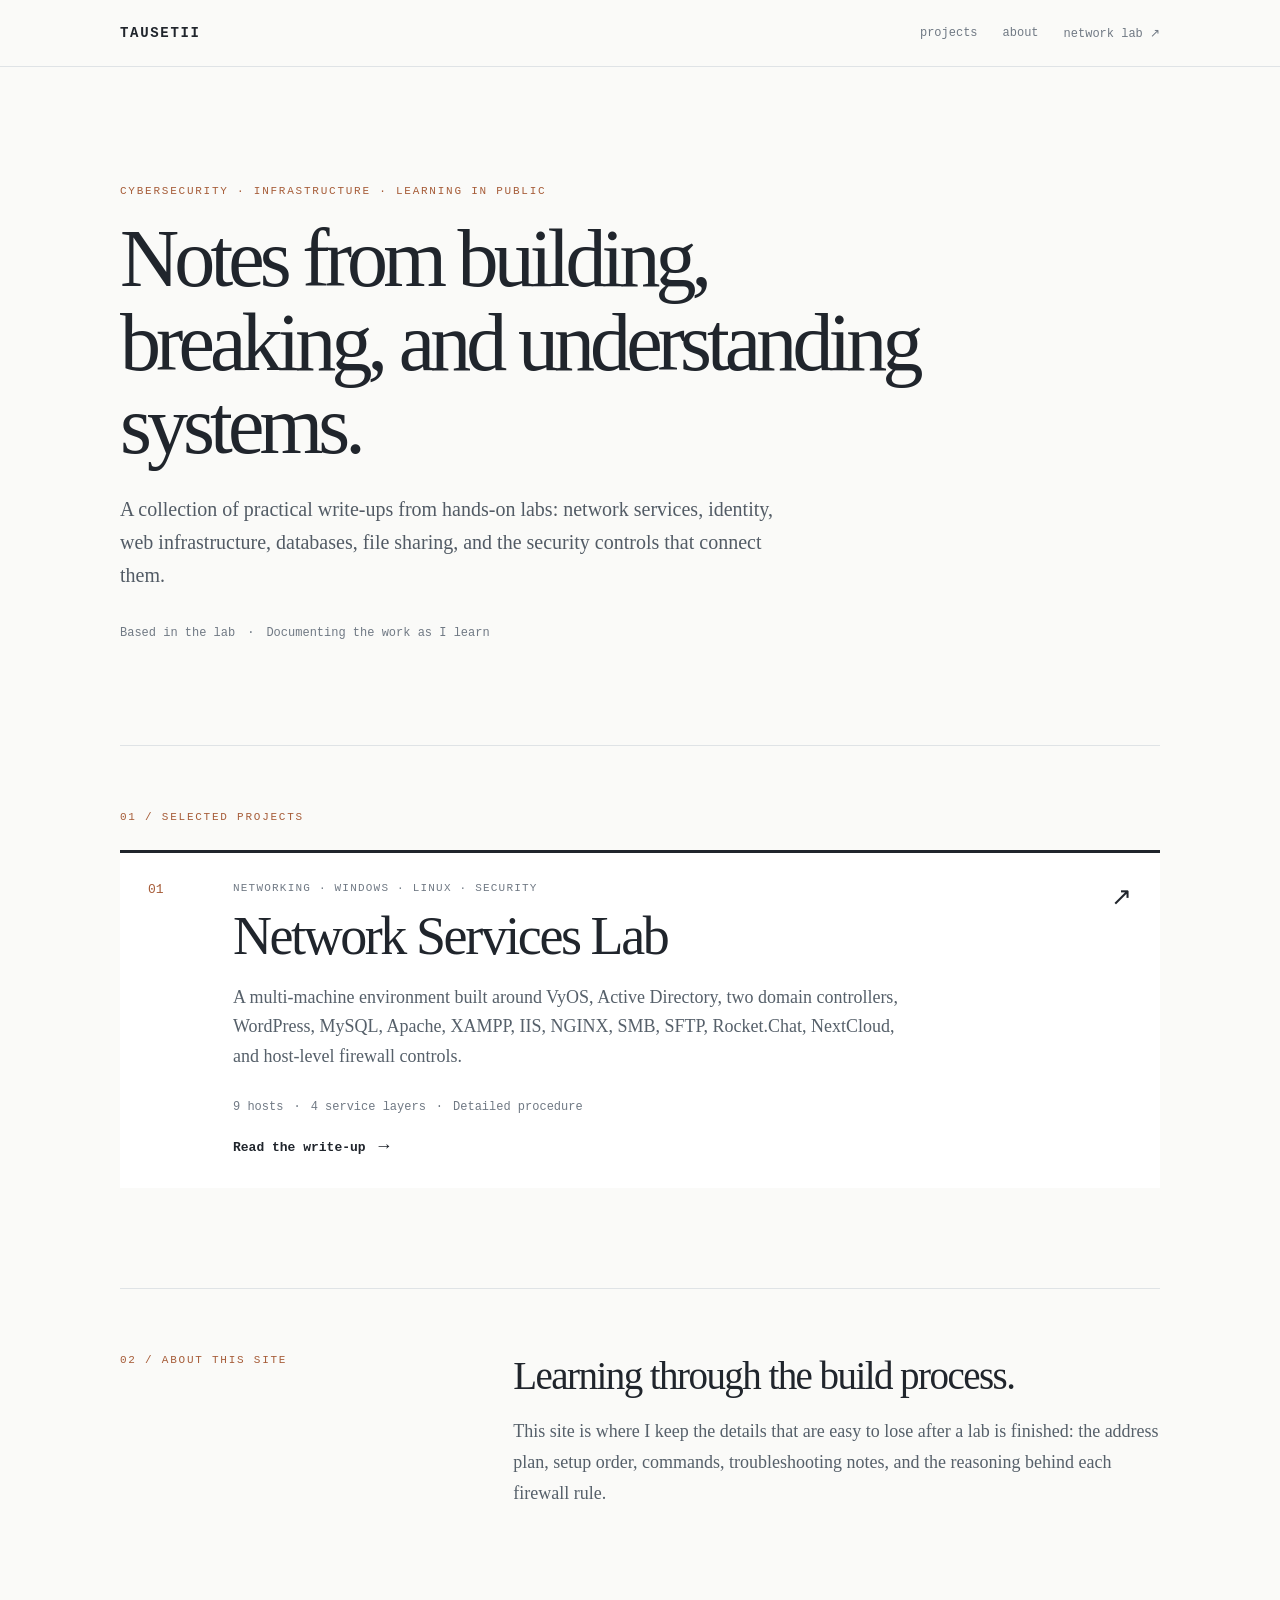
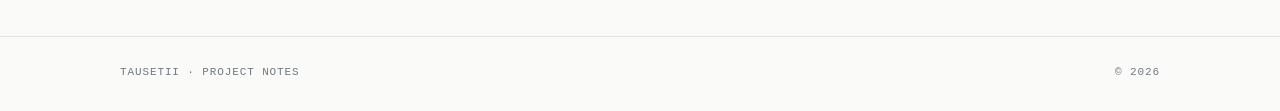
==== commit 90d596fb: "Add portfolio home page" ====
--- a/index.html
+++ b/index.html
@@ -1,116 +1,19 @@
 <!doctype html>
 <html lang="en">
 <head>
-<meta charset="utf-8">
-<meta name="viewport" content="width=device-width, initial-scale=1">
-<meta name="description" content="Detailed Network Services Lab write-up covering network configuration, Active Directory, web services, databases, file sharing, cloud services, and firewall controls.">
-<title>Network Services Lab · Write-up</title>
-<link rel="stylesheet" href="styles.css">
+  <meta charset="utf-8">
+  <meta name="viewport" content="width=device-width, initial-scale=1">
+  <meta name="description" content="Tausetii's cybersecurity and infrastructure project write-ups.">
+  <title>Tausetii · Home</title>
+  <link rel="stylesheet" href="styles.css">
 </head>
-<body class="writeup-body">
-<header class="blog-header"><div class="blog-shell"><a class="blog-brand" href="#top">home</a><nav><a href="#contents">contents</a><a href="#sources">sources</a><a href="Network Services Lab.pdf" download>pdf ↗</a></nav></div></header>
-<main id="top" class="article-shell">
-<header class="article-header"><div class="article-kicker">PROJECT WRITE-UP / NETWORK SERVICES</div><h1>Network Services Lab</h1><p class="article-meta">Based on the supplied lab documentation · Detailed build notes · <a href="Network Services Lab.pdf" download>Download original PDF</a></p><p class="article-intro">This lab was a full network-services build rather than a single-server exercise. I configured a routed LAN, created a two-controller Active Directory environment, joined Windows and Linux machines to the domain, connected two WordPress deployments to MySQL, and added SMB, SFTP, Rocket.Chat, NextCloud, IIS, and an NGINX reverse proxy. The final stage focused on restricting communication to the ports and hosts each service actually needed.</p></header>
-<hr>
-<div class="article-layout">
-<aside class="toc" id="contents"><strong>Contents</strong><a href="#assignment">01 · Assignment</a><a href="#environment">02 · Environment</a><a href="#network">03 · Network configuration</a><a href="#active-directory">04 · Active Directory</a><a href="#web">05 · Web services</a><a href="#data">06 · Data and collaboration</a><a href="#file-services">07 · File services</a><a href="#security">08 · Security controls</a><a href="#validation">09 · Validation</a><a href="#sources">10 · Sources</a></aside>
-<article class="article-content">
-<section id="assignment"><h2>Assignment</h2><p>The assignment required a working multi-machine environment where infrastructure services supported application services. The important constraint was the interaction between systems: DNS had to work before domain joining, the WordPress sites had to reach a separate MySQL server, IIS had to be placed behind NGINX, and sensitive shares had to be limited to the Windows 10 client.</p><p>The original assignment brief is available as <a href="https://adaptable-april-ff0.notion.site/6194c18ff1a34318bf9e738de740ec72?v=1f91d402dc2a46ec82d05543210268f0" target="_blank" rel="noreferrer">Evan’s Lab (Retyped) ↗</a>.</p><div class="callout"><strong>Build sequence</strong><br>Router and IPs → DNS and domain controllers → domain joining → MySQL → web applications → file services → firewall restrictions and testing.</div></section>
-<section id="environment"><h2>Environment</h2><p>The PDF’s network used a VyOS router and a 192.168.1.0/24 LAN. The WAN address was 172.16.52.1 and the LAN gateway was 192.168.1.1.</p><table><thead><tr><th>Host</th><th>Address</th><th>Operating system</th><th>Role</th></tr></thead><tbody><tr><td>DC1</td><td>192.168.1.12</td><td>Windows Server 2025</td><td>Domain Controller 1</td></tr><tr><td>WEB2</td><td>192.168.1.13</td><td>CentOS 10</td><td>Apache web server</td></tr><tr><td>SMB1</td><td>192.168.1.14</td><td>Windows 7</td><td>SMB share</td></tr><tr><td>WEB3</td><td>192.168.1.15</td><td>Debian 12</td><td>NGINX reverse proxy</td></tr><tr><td>WKS1</td><td>192.168.1.16</td><td>Windows 10</td><td>Client</td></tr><tr><td>SQL1</td><td>192.168.1.17</td><td>Ubuntu 24.04</td><td>MySQL + Rocket.Chat</td></tr><tr><td>FTP1</td><td>192.168.1.18</td><td>Ubuntu 25.04</td><td>SFTP + NextCloud</td></tr><tr><td>WEB1</td><td>192.168.1.19</td><td>Windows Server 2016</td><td>XAMPP</td></tr><tr><td>DC2</td><td>192.168.1.20</td><td>Windows Server 2012 R2</td><td>Secondary DC + IIS</td></tr></tbody></table></section>
-<section id="network"><h2>Network configuration</h2><h3>Windows machines</h3><ol class="steps"><li>Open <strong>Control Panel → View Network Status and Tasks → Change Adapter Settings</strong>.</li><li>Right-click <strong>Ethernet → Properties → Internet Protocol Version 4 (TCP/IPv4)</strong>.</li><li>Select <strong>Use the following IP address</strong> and enter the machine’s IP from the environment table.</li><li>Use <strong>192.168.1.1</strong> as the default gateway.</li><li>During initial setup, use Google DNS if needed for Internet access.</li><li>After AD is working, return to the same screen and set DNS to <strong>192.168.1.12</strong> and <strong>192.168.1.20</strong>.</li></ol><pre><code>IP address:       192.168.1.x/24
-Default gateway:  192.168.1.1
-DNS after AD:     192.168.1.12, 192.168.1.20</code></pre><h3>Linux machines</h3><ol class="steps"><li>On FTP1, run <code>sudo chmod 600 /etc/netplan/50-cloud-init.yaml</code>.</li><li>Edit the file with the machine’s address, router gateway, and DNS values, then apply Netplan.</li><li>On SQL1 and WEB3, open <strong>Settings → Wired Network → IPv4</strong>, disable automatic addressing, enter the static IP, gateway, and DNS, and apply the connection.</li><li>On WEB2, edit <code>/etc/NetworkManager/system-connections/ens18.nmconnection</code>.</li><li>Run <code>sudo nmcli connection reload</code>, then <code>sudo nmcli connection up ens18</code>.</li></ol><pre><code>sudo chmod 600 /etc/NetworkManager/system-connections/ens18.nmconnection
-sudo nmcli connection reload
-sudo nmcli connection up ens18</code></pre><p>For the Windows Server 2016 DNS issue, I used the domain controller to add a DNS forwarder and clear the cache:</p><pre><code>Add-DnsServerForwarder 8.8.8.8
-Clear-DnsServerCache -Force</code></pre></section>
-<section id="active-directory"><h2>Active Directory and domain joining</h2><h3>DC1: primary domain controller</h3><ol class="steps"><li>Open <strong>Server Manager → Manage → Add Roles and Features</strong>.</li><li>Choose a role-based installation, select <strong>Active Directory Domain Services</strong>, and install it.</li><li>Rename the computer before promotion.</li><li>Use the Server Manager notification flag and select <strong>Promote this server to a domain controller</strong>.</li><li>Choose <strong>Add a new forest</strong>, enter the lab FQDN, set the functional level, keep DNS selected, complete the prerequisite check, and restart.</li></ol><h3>DC2: secondary domain controller</h3><ol class="steps"><li>Install AD DS on DC2 using the same role-based workflow.</li><li>Set preferred DNS to <strong>192.168.1.12</strong> and alternate DNS to localhost.</li><li>Choose <strong>Add a domain controller to an existing domain</strong>.</li><li>Enter domain administrator credentials, keep DNS and Global Catalog selected, choose DC1 as the replication source, and install.</li><li>After the restart, confirm that DNS and replication work before joining other machines.</li></ol><h3>Linux realm joining</h3><ol class="steps"><li>Change the Linux DNS servers to <strong>192.168.1.12</strong> and <strong>192.168.1.20</strong>.</li><li>Run <code>realm discover {FQDN}</code> to confirm the domain is visible.</li><li>Run <code>realm join {FQDN}</code> and enter the domain administrator credentials.</li><li>Add <code>session optional pam_mkhomedir.so skel=/etc/skel umask=077</code> to <code>/etc/pam.d/common-session</code>.</li><li>Sign in as <code>Administrator@{FQDN}</code> to verify the machine joined successfully.</li></ol><pre><code>realm discover {FQDN}
-realm join {FQDN}
-
-# /etc/pam.d/common-session
-session optional pam_mkhomedir.so skel=/etc/skel umask=077</code></pre><h3>Validation</h3><p>The practical check was whether each machine could resolve the domain, authenticate with domain credentials, and communicate with services by hostname or IP. If DNS still pointed at a public resolver, domain discovery and authentication failed even when the IP configuration looked correct.</p></section>
-<section id="web"><h2>Web services</h2><h3>WEB1: XAMPP and WordPress</h3><ol class="steps"><li>Install XAMPP on WEB1 and keep the required components, MySQL, and phpMyAdmin selected.</li><li>Download WordPress and extract it into <code>C:\xampp\htdocs\</code>.</li><li>Start Apache from the XAMPP Control Panel.</li><li>On SQL1, create a database and a user with host <code>%</code> because WEB1 connects remotely.</li><li>Open <code>http://localhost:80/wordpress/wp-admin</code> on WEB1.</li><li>Enter the SQL1 database name, username, password, and <code>192.168.1.17</code> as the database host.</li><li>Complete the site title and WordPress administrator fields, run the installation, and log in.</li></ol><pre><code>CREATE DATABASE {database-name};
-CREATE USER '{username}'@'%' IDENTIFIED BY '{password}';
-GRANT ALL PRIVILEGES ON {database-name}.* TO '{username}'@'%';</code></pre><p>I started Apache from the XAMPP Control Panel, then opened <code>http://localhost:80/wordpress/wp-admin</code> on WEB1. In the WordPress database screen, I entered the database name created on SQL1, the SQL1 user and password, and <code>192.168.1.17</code> as the database host. After WordPress connected, I entered the site title, WordPress administrator username, administrator password, and email, clicked <strong>Run the Installation</strong>, and logged in to verify the site.</p><h3>WEB2: Apache and WordPress</h3><ol class="steps"><li>Update CentOS and install Apache: <code>sudo yum update -y</code>, then <code>sudo yum install httpd -y</code>.</li><li>Start and enable Apache with <code>sudo systemctl start httpd</code> and <code>sudo systemctl enable httpd</code>.</li><li>Install PHP and the MySQL module: <code>sudo yum install php php-mysqlnd -y</code>.</li><li>Download and extract WordPress, then copy it into <code>/var/www/html/</code>.</li><li>Create <code>/var/www/html/wp-content/uploads</code>.</li><li>Set ownership and permissions so Apache can serve WordPress and write uploads.</li></ol><pre><code>sudo yum update -y
-sudo yum install httpd -y
-sudo systemctl start httpd
-sudo systemctl enable httpd
-sudo yum install php -y
-sudo yum install php-mysqlnd -y
-sudo systemctl restart httpd</code></pre><h4>Configure WordPress to use SQL1</h4><ol class="steps"><li>Copy the sample config: <code>sudo cp /var/www/html/wordpress/wp-config-sample.php /var/www/html/wordpress/wp-config.php</code>.</li><li>Open <code>wp-config.php</code> and set <code>DB_NAME</code> to the SQL1 database.</li><li>Set <code>DB_USER</code> and <code>DB_PASSWORD</code> to the MySQL account created for WEB2.</li><li>Set <code>DB_HOST</code> to <code>192.168.1.17</code>. Do not use localhost because MySQL is on SQL1.</li><li>Set Apache ownership and confirm that the uploads directory is writable.</li></ol><h4>Finish and test the site</h4><ol class="steps"><li>From WKS1, open <code>http://{CentOS-External-IP}/wordpress</code>. This is the WAN-facing or 1:1-NAT address, not WEB2’s private LAN address.</li><li>Enter the database name, SQL1 IP, database username, and database password when WordPress asks for them.</li><li>Enter the site title, WordPress administrator username, administrator password, and email.</li><li>Click <strong>Run the Installation</strong>, then log in to confirm the site works from another machine.</li></ol><h3>WEB3: NGINX reverse proxy for IIS</h3><ol class="steps"><li>On DC2, open <strong>Server Manager → Add Roles and Features</strong>.</li><li>Select <strong>Web Server (IIS)</strong>, accept the default feature selections, and install it.</li><li>From WKS1, open <code>http://192.168.1.20:80</code> and confirm the default IIS page works.</li><li>On WEB3, install NGINX and back up the default site.</li><li>Edit <code>/etc/nginx/sites-enabled/default</code> and set <code>proxy_pass</code> to <code>http://192.168.1.20:80</code>.</li><li>Run <code>sudo nginx -t</code>, restart NGINX, and open the WEB3 address from WKS1.</li></ol><pre><code>sudo apt update && sudo apt upgrade
-sudo apt install nginx -y
-sudo systemctl start nginx
-sudo systemctl enable nginx
-sudo cp /etc/nginx/sites-enabled/default /etc/nginx/sites-available/default-backup
-sudo nginx -t
-sudo systemctl restart nginx</code></pre><pre><code>server {
-    listen 80;
-    server_name localhost;
-    location / {
-        proxy_pass http://192.168.1.20:80;
-        proxy_set_header Host $host;
-        proxy_set_header X-Real-IP $remote_addr;
-        proxy_set_header X-Forwarded-For $proxy_add_x_forwarded_for;
-        proxy_set_header X-Forwarded-Proto $scheme;
-    }
-}</code></pre></section>
-<section id="data"><h2>Data and collaboration services</h2><h3>SQL1: MySQL</h3><ol class="steps"><li>Update Ubuntu and install MySQL.</li><li>Check the service with <code>sudo systemctl status mysql</code>; start it if necessary.</li><li>Run <code>sudo mysql_secure_installation</code> and choose the hardening options.</li><li>Open <code>/etc/mysql/mysql.conf.d/mysqld.cnf</code> and change <code>bind-address</code> to <code>0.0.0.0</code>.</li><li>Restart MySQL.</li><li>Create one database and account for each WordPress site using <code>CREATE DATABASE</code>, <code>CREATE USER</code>, and <code>GRANT ALL PRIVILEGES</code>.</li><li>Use firewall rules to permit TCP 3306 only from WEB1 and WEB2.</li></ol><pre><code>sudo apt-get update
-sudo apt install mysql-server -y
-sudo systemctl status mysql
-sudo mysql_secure_installation
-sudo systemctl restart mysql
-sudo nano /etc/mysql/mysql.conf.d/mysqld.cnf</code></pre><h3>Rocket.Chat on SQL1</h3><ol class="steps"><li>Install Rocket.Chat with <code>sudo snap install rocketchat.server</code>.</li><li>Open <code>http://localhost:3000</code> on SQL1.</li><li>Enter the administrator account, organization information, and admin email.</li><li>Check <code>systemctl status snap.rocketchat-server.rocketchat-server.service</code>.</li><li>Allow the application port only from the hosts that need access.</li></ol><pre><code>sudo snap install rocketchat.server
-systemctl status snap.rocketchat-server.rocketchat-server.service</code></pre><h3>NextCloud on FTP1</h3><ol class="steps"><li>Install NextCloud with <code>sudo snap install nextcloud</code>.</li><li>On SQL1, create the NextCloud database, user, and privileges.</li><li>Install the required PHP modules on FTP1.</li><li>Configure Apache to listen on port 8080 and enable the NextCloud virtual host.</li><li>From WKS1, open <code>http://192.168.1.18:8080</code>.</li><li>Enter SQL1’s address, database name, database username, and database password in the NextCloud installer.</li></ol><pre><code>sudo snap install nextcloud
-sudo apt install -y php-gd php-mysql php-curl php-mbstring php-intl php-xml php-zip php-bcmath php-gmp php-imagick php-apcu</code></pre></section>
-<section id="file-services"><h2>File services</h2><h3>SMB1: proprietary data</h3><ol class="steps"><li>On a domain controller, open <strong>Active Directory Users and Computers → Domain → Users</strong>.</li><li>Create the domain account and record its username and password.</li><li>On SMB1, create the shared file or folder.</li><li>Open <strong>Properties → Sharing → Share → Find People</strong>, enter the domain account, check the name, and complete the wizard.</li><li>On WKS1, open <strong>This PC → Map network drive</strong>.</li><li>Enter <code>\\192.168.1.20\{shared-file-name}</code>, select <strong>Connect using different credentials</strong>, and authenticate as the new domain user.</li></ol><pre><code>\\192.168.1.20\{shared-file-name}</code></pre><h3>FTP1: restricted SFTP</h3><ol class="steps"><li>Install OpenSSH with <code>sudo apt install openssh-server -y</code>.</li><li>Edit <code>/etc/ssh/sshd_config</code> and add a Match Group block with <code>ChrootDirectory %h</code>, <code>X11Forwarding no</code>, <code>AllowTcpForwarding no</code>, and <code>ForceCommand internal-sftp</code>.</li><li>Restart SSH and confirm its status.</li><li>Create the SFTP group and user with a non-login shell.</li><li>Make <code>/srv/{username}</code> owned by root, then create a nested data directory owned by the SFTP user.</li><li>From WKS1, run <code>sftp {username}@192.168.1.18</code> and confirm the user is confined to the chroot.</li></ol><pre><code>sudo apt update && sudo apt upgrade -y
-sudo apt install openssh-server -y
-sudo groupadd {group-name}
-sudo useradd -m -G {group-name} -s /usr/sbin/nologin {username}
-sudo passwd {username}
-sudo mkdir -p /srv/{username}/{directory}
-sudo chown root /srv/{username}
-sudo chmod g+rx /srv/{username}
-sudo chown {username}:{username} /srv/{username}/{directory}</code></pre><p>The connection test was performed from WKS1:</p><pre><code>sftp {username}@192.168.1.18</code></pre></section>
-<section id="security"><h2>Security controls</h2><p>Each security requirement became a specific firewall or hardening action. The sections below show the source, destination, port, and default policy for each control.</p><h3>SMB and proprietary data</h3><p>SMB1 allows TCP 445 inbound from the Windows 10 client only. The Windows firewall profiles remain enabled with inbound traffic blocked by default.</p><pre><code>New-NetFirewallRule -DisplayName "{Any Name}" -Protocol TCP -LocalPort 445 -RemoteAddress 192.168.1.16 -Direction Inbound -Action Allow
-Set-NetFirewallProfile -Profile Domain,Private,Public -Enabled True -DefaultInboundAction Block</code></pre><h3>SFTP and HR data</h3><p>FTP1 allows SSH only from WKS1. The SFTP account is contained by its group membership, password, non-login shell, and chroot directory.</p><pre><code>sudo iptables -A INPUT -i lo -j ACCEPT
-sudo iptables -A INPUT -m conntrack --ctstate ESTABLISHED,RELATED -j ACCEPT
-sudo iptables -A INPUT -p tcp --dport 22 -s 192.168.1.16 -j ACCEPT
-sudo iptables -P INPUT DROP</code></pre><h3>IIS behind NGINX</h3><p>DC2 allows HTTP only from WEB3. This makes the reverse proxy the intended path to IIS instead of leaving the web server reachable from every interface.</p><pre><code>New-NetFirewallRule -DisplayName "{Any Name}" -Profile Domain,Public,Private -Protocol TCP -LocalPort 80 -RemoteAddress 192.168.1.15 -Action Allow</code></pre><h3>SMBv1 and EternalBlue</h3><p>The assignment’s “different beast” clue refers to EternalBlue, which exploited SMBv1. The mitigation is to disable SMBv1 and use SMBv2 or SMBv3.</p><pre><code>Disable-WindowsOptionalFeature -Online -FeatureName SMB1Protocol</code></pre><h3>PCI-DSS requirement 1</h3><p>PCI-DSS requirement 1 is about installing and maintaining a firewall configuration. In this lab, I interpreted that as a default-deny design: enable the host firewall, block unsolicited traffic, then add narrow allow rules for the exact source IP and destination port required by each service.</p><h3>How to read the rules</h3><ul><li><code>-A INPUT</code> adds a rule for traffic arriving at the machine.</li><li><code>-A OUTPUT</code> adds a rule for traffic leaving the machine.</li><li><code>-s</code> is the allowed source IP; <code>-d</code> is the destination IP.</li><li><code>--dport</code> identifies the service port, such as 22 for SSH or 3306 for MySQL.</li><li><code>ESTABLISHED,RELATED</code> allows replies for connections that were already permitted.</li><li><code>-P INPUT DROP</code> and <code>-P OUTPUT DROP</code> make the default action deny.</li></ul><h3>Allowed traffic matrix</h3><table><thead><tr><th>Machine</th><th>Allow</th><th>Reason</th></tr></thead><tbody><tr><td>WKS1</td><td>Outbound 80, 445, 22</td><td>Reach WEB1/WEB2/WEB3, SMB1, and FTP1</td></tr><tr><td>SMB1</td><td>Inbound 445 from WKS1</td><td>Windows file share</td></tr><tr><td>FTP1</td><td>Inbound 22 from WKS1</td><td>SFTP file access</td></tr><tr><td>WEB3</td><td>Inbound 80 from WKS1; outbound 80 to DC2</td><td>Reverse proxy to IIS</td></tr><tr><td>WEB1/WEB2</td><td>Inbound 80 from WKS1; outbound 3306 to SQL1</td><td>Web applications and database access</td></tr><tr><td>SQL1</td><td>Inbound 3306 from WEB1/WEB2</td><td>MySQL database access</td></tr><tr><td>DC2</td><td>Inbound 80 from WEB3</td><td>IIS is reachable through NGINX</td></tr></tbody></table><h3>Linux firewall pattern</h3><p>For Linux hosts, I first flushed old rules so the test started from a known state. I then allowed loopback traffic and replies to existing connections, added the service-specific allow rules, and set the default policies to DROP. The order matters: the established-connection rules must appear before the final DROP policies.</p><pre><code>sudo iptables -F
-sudo iptables -A INPUT -i lo -j ACCEPT
-sudo iptables -A INPUT -m conntrack --ctstate ESTABLISHED,RELATED -j ACCEPT
-sudo iptables -A OUTPUT -m conntrack --ctstate ESTABLISHED,RELATED -j ACCEPT</code></pre><h3>SQL1: MySQL only from the web servers</h3><p>SQL1 receives MySQL connections only from WEB1 and WEB2. The <code>-p tcp</code> and <code>--dport 3306</code> conditions prevent unrelated protocols and ports from reaching the database.</p><pre><code>sudo iptables -A INPUT -p tcp -s 192.168.1.19 --dport 3306 -j ACCEPT
-sudo iptables -A INPUT -p tcp -s 192.168.1.13 --dport 3306 -j ACCEPT
-sudo iptables -P OUTPUT DROP
-sudo iptables -P INPUT DROP</code></pre><h3>WEB1 and WEB2: web traffic in, database traffic out</h3><p>The web servers accept HTTP from WKS1 and can initiate MySQL connections to SQL1. They do not need to accept arbitrary inbound connections or initiate arbitrary outbound connections.</p><pre><code># WEB1 / Windows firewall equivalent
-New-NetFirewallRule -DisplayName "Allow HTTP from WKS1" -Protocol TCP -LocalPort 80 -RemoteAddress 192.168.1.16 -Direction Inbound -Action Allow
-
-# WEB2 / iptables
-sudo iptables -A INPUT -p tcp -s 192.168.1.16 --dport 80 -j ACCEPT
-sudo iptables -A OUTPUT -p tcp -d 192.168.1.17 --dport 3306 -j ACCEPT
-sudo iptables -P OUTPUT DROP
-sudo iptables -P INPUT DROP</code></pre><h3>WEB3: restrict the reverse proxy path</h3><p>WEB3 accepts HTTP from WKS1 and sends HTTP only to DC2. This prevents a client from using WEB3 as a general proxy to other hosts.</p><pre><code>sudo iptables -A INPUT -p tcp -s 192.168.1.16 --dport 80 -j ACCEPT
-sudo iptables -A OUTPUT -p tcp -d 192.168.1.20 --dport 80 -j ACCEPT
-sudo iptables -P OUTPUT DROP
-sudo iptables -P INPUT DROP</code></pre><h3>FTP1: SFTP only from WKS1</h3><p>FTP1 allows TCP 22 from WKS1 and denies other inbound traffic. The loopback and established-connection rules keep local services and replies working.</p><pre><code>sudo iptables -A INPUT -i lo -j ACCEPT
-sudo iptables -A INPUT -m conntrack --ctstate ESTABLISHED,RELATED -j ACCEPT
-sudo iptables -A INPUT -p tcp -s 192.168.1.16 --dport 22 -j ACCEPT
-sudo iptables -P OUTPUT DROP
-sudo iptables -P INPUT DROP</code></pre><h3>SMB1: Windows firewall rules</h3><p>SMB1 permits TCP 445 only from WKS1. The Windows firewall profiles are enabled and their default inbound action is Block. A second outbound rule can restrict SMB1’s domain-controller communication if the lab requires outbound default deny.</p><pre><code>New-NetFirewallRule -DisplayName "Allow SMB from WKS1" -Protocol TCP -LocalPort 445 -RemoteAddress 192.168.1.16 -Direction Inbound -Action Allow
-Set-NetFirewallProfile -Profile Domain,Private,Public -Enabled True -DefaultInboundAction Block</code></pre><h3>DC2: IIS is reachable only from WEB3</h3><p>DC2 allows TCP 80 from WEB3. The rule is deliberately narrower than “allow HTTP from any host,” because the purpose of the reverse proxy is to keep direct IIS access restricted.</p><pre><code>New-NetFirewallRule -DisplayName "Allow IIS from WEB3" -Profile Domain,Public,Private -Protocol TCP -LocalPort 80 -RemoteAddress 192.168.1.15 -Direction Inbound -Action Allow</code></pre><h3>Disable SMBv1</h3><p>The assignment’s “different beast” clue refers to EternalBlue, which exploited SMBv1. Disabling the feature removes the legacy protocol rather than relying only on a firewall rule.</p><pre><code>Disable-WindowsOptionalFeature -Online -FeatureName SMB1Protocol</code></pre><h3>Global Windows default policy</h3><p>For the Windows machines, the firewall profiles were kept enabled and unsolicited inbound traffic was blocked. The service rules above are exceptions to that default.</p><pre><code>Set-NetFirewallProfile -Profile Domain,Private,Public -Enabled True -DefaultInboundAction Block</code></pre></section>
-<section id="validation"><h2>Validation</h2><h3>Test sequence</h3><ol class="steps"><li>Check IP addressing and DNS.</li><li>Test domain discovery and authentication.</li><li>Test the WordPress database connection from WEB1 and WEB2.</li><li>Test Apache, XAMPP, and NGINX-to-IIS HTTP access from WKS1.</li><li>Map the SMB share and test SFTP login from WKS1.</li><li>Test Rocket.Chat on port 3000 and NextCloud on port 8080.</li><li>Apply firewall rules and repeat each test from both allowed and disallowed sources.</li></ol><p>Required paths should work; unrelated paths should fail:</p><ul><li>Domain machines resolve the domain through DC1 and DC2.</li><li>WEB1 and WEB2 can reach MySQL on SQL1, but SQL1 does not accept arbitrary inbound sources.</li><li>WKS1 can reach the WordPress sites, NGINX, SMB, and SFTP paths required by the assignment.</li><li>The IIS site is reachable through WEB3 while direct access from unauthorized interfaces is blocked.</li><li>The SMB share and SFTP directory reject users or hosts outside the intended access path.</li><li>NGINX syntax validates with <code>nginx -t</code> before the service is restarted.</li></ul></section>
-<section id="sources"><h2>Sources</h2><p>The primary source for this write-up is the supplied <a href="Network Services Lab.pdf" download>Network Services Lab PDF</a>. The original assignment brief is available through <a href="https://adaptable-april-ff0.notion.site/6194c18ff1a34318bf9e738de740ec72?v=1f91d402dc2a46ec82d05543210268f0" target="_blank" rel="noreferrer">Evan’s Lab (Retyped) ↗</a>.</p><p>Additional references listed in the PDF include Microsoft IIS and SMB documentation, Ubuntu MySQL and Rocket.Chat guides, NGINX reverse-proxy guidance, SFTP configuration references, PCI-DSS requirement 1, and NextCloud’s Apache installation documentation.</p></section>
-</article></div></main>
-<footer class="blog-footer"><div class="blog-shell"><span>NETWORK SERVICES LAB</span><span>Detailed project write-up</span></div></footer>
+<body>
+  <header class="site-header"><div class="shell nav"><a class="wordmark" href="/">tausetii</a><nav><a href="#projects">projects</a><a href="#about">about</a><a href="projects/network-services-lab/">network lab ↗</a></nav></div></header>
+  <main>
+    <section class="hero shell"><div class="eyebrow">CYBERSECURITY · INFRASTRUCTURE · LEARNING IN PUBLIC</div><h1>Notes from building, breaking, and understanding systems.</h1><p class="intro">A collection of practical write-ups from hands-on labs: network services, identity, web infrastructure, databases, file sharing, and the security controls that connect them.</p><div class="hero-line"><span>Based in the lab</span><span>·</span><span>Documenting the work as I learn</span></div></section>
+    <section class="shell projects" id="projects"><div class="section-label">01 / SELECTED PROJECTS</div><div class="project-card"><div class="project-number">01</div><div class="project-body"><div class="project-meta">NETWORKING · WINDOWS · LINUX · SECURITY</div><h2><a href="projects/network-services-lab/">Network Services Lab</a></h2><p>A multi-machine environment built around VyOS, Active Directory, two domain controllers, WordPress, MySQL, Apache, XAMPP, IIS, NGINX, SMB, SFTP, Rocket.Chat, NextCloud, and host-level firewall controls.</p><div class="project-details"><span>9 hosts</span><span>·</span><span>4 service layers</span><span>·</span><span>Detailed procedure</span></div><a class="read-link" href="projects/network-services-lab/">Read the write-up <span>→</span></a></div><div class="project-arrow">↗</div></div></section>
+    <section class="shell about" id="about"><div class="section-label">02 / ABOUT THIS SITE</div><div><h2>Learning through the build process.</h2><p>This site is where I keep the details that are easy to lose after a lab is finished: the address plan, setup order, commands, troubleshooting notes, and the reasoning behind each firewall rule.</p></div></section>
+  </main>
+  <footer><div class="shell footer-inner"><span>TAUSETII · PROJECT NOTES</span><span>© 2026</span></div></footer>
 </body>
 </html>
-
-
-
-
-
-
-
-
-
-
-
-
--- a/styles.css
+++ b/styles.css
@@ -1,4 +1 @@
-:root{--ink:#17202b;--muted:#6d7785;--line:#dce2e8;--paper:#f7f8f6;--white:#fff;--blue:#3e6f9f;--orange:#dd7a45;--green:#4e8a69;--purple:#76639e}*{box-sizing:border-box}html{scroll-behavior:smooth}body{margin:0;background:var(--paper);color:var(--ink);font-family:Inter,ui-sans-serif,system-ui,-apple-system,"Segoe UI",sans-serif;line-height:1.6}.shell{width:min(1120px,calc(100% - 48px));margin:0 auto}.site-header{background:rgba(247,248,246,.94);border-bottom:1px solid var(--line);position:sticky;top:0;z-index:2;backdrop-filter:blur(14px)}.nav-wrap{height:72px;display:flex;align-items:center;justify-content:space-between}.brand{font-size:14px;letter-spacing:.08em;text-transform:uppercase;text-decoration:none;color:var(--ink);font-weight:800}.brand-mark{display:inline-grid;place-items:center;width:30px;height:30px;margin-right:9px;background:var(--ink);color:#fff;border-radius:8px;font-family:Georgia,serif;font-size:19px}.site-header nav{display:flex;gap:26px}.site-header nav a,.reflection a{color:var(--ink);text-decoration:none;font-size:13px;font-weight:700}.hero{padding:112px 0 96px}.eyebrow,.section-kicker{font-size:11px;letter-spacing:.18em;text-transform:uppercase;color:var(--blue);font-weight:800}.hero h1{font-family:Georgia,serif;font-size:clamp(44px,7vw,82px);line-height:1.02;letter-spacing:-.055em;font-weight:500;max-width:850px;margin:22px 0 24px}.lede{font-size:19px;line-height:1.6;max-width:675px;color:#4e5966}.hero-actions{display:flex;gap:12px;flex-wrap:wrap;margin:34px 0 36px}.button{border:1px solid var(--ink);padding:12px 17px;border-radius:5px;text-decoration:none;font-size:13px;font-weight:800}.button.primary{background:var(--ink);color:#fff}.button.secondary{color:var(--ink);background:transparent}.hero-meta{font-size:12px;color:var(--muted);display:flex;gap:12px;align-items:center}.intro-grid{display:grid;grid-template-columns:1.25fr .75fr;gap:80px;padding:66px 0;border-top:1px solid var(--line)}h2{font:500 clamp(32px,4vw,50px)/1.08 Georgia,serif;letter-spacing:-.035em;margin:14px 0 20px}p{color:#55606d}.intro-grid p{max-width:600px}.source-note{font-size:14px;border-left:3px solid var(--orange);padding-left:15px;margin-top:28px}.source-note a{color:var(--ink);font-weight:800}.brief-card{background:#e9edf0;padding:28px 30px;align-self:start}.card-label{font-size:11px;letter-spacing:.14em;text-transform:uppercase;font-weight:800;color:var(--blue);margin-bottom:18px}.checklist{margin:0;padding:0;list-style:none}.checklist li{border-top:1px solid #cdd5dc;padding:14px 0;font-size:14px;display:flex;gap:14px}.checklist span{color:var(--orange);font-weight:800}.topology-section,.services-section{padding:82px 0}.section-heading{display:flex;align-items:end;justify-content:space-between;gap:40px}.section-heading p{max-width:430px;margin:0 0 22px}.table-wrap{overflow-x:auto;margin-top:34px;background:var(--white);border:1px solid var(--line)}table{border-collapse:collapse;width:100%;font-size:14px}th,td{text-align:left;padding:16px 20px;border-bottom:1px solid var(--line)}th{background:#eef1f2;color:var(--muted);font-size:11px;letter-spacing:.12em;text-transform:uppercase}tr:last-child td{border-bottom:0}td small{display:block;color:var(--muted);font-size:12px;margin-top:1px}.services-section{border-top:1px solid var(--line)}.docs-section{padding:82px 0;border-top:1px solid var(--line)}.doc-grid{display:grid;grid-template-columns:repeat(2,1fr);gap:14px;margin-top:35px}.doc-grid article{background:var(--white);padding:24px;border:1px solid var(--line)}.doc-grid h3{font:500 25px/1.1 Georgia,serif;margin:0 0 12px}.doc-grid p{font-size:14px}.service-grid{display:grid;grid-template-columns:repeat(3,1fr);gap:14px;margin-top:36px}.service-card{background:var(--white);border-top:4px solid;padding:24px 20px}.accent-blue{border-color:var(--blue)}.accent-orange{border-color:var(--orange)}.accent-green{border-color:var(--green)}.accent-purple{border-color:var(--purple)}.service-number{font-size:12px;color:var(--muted);font-weight:800}.service-card h3{font:500 27px/1.1 Georgia,serif;margin:28px 0 14px}.service-card p,.doc-grid p{font-size:14px}.service-card pre,.doc-grid pre,.security-list pre{overflow:auto;background:#17202b;color:#e9eef2;padding:14px;font:12px/1.5 ui-monospace,SFMono-Regular,Consolas,monospace;margin-top:18px}.security-section{background:#17202b;color:#fff;padding:72px 72px;display:grid;grid-template-columns:.8fr 1.2fr;gap:80px}.security-section .section-kicker{color:#f2aa6d}.security-section h2{margin-top:15px}.security-section p{color:#b8c3ce}.security-list>div{display:flex;gap:19px;padding:17px 0;border-bottom:1px solid #364452}.security-list>div:last-child{border-bottom:0}.security-icon{width:30px;height:30px;border:1px solid #f2aa6d;color:#f2aa6d;border-radius:50%;display:grid;place-items:center;flex:0 0 auto;font-weight:800;font-size:10px}.security-list h3{margin:0 0 4px;font-size:16px}.security-list p{margin:0;font-size:14px}.reflection{text-align:center;padding:110px 0}.quote-mark{font:70px/1 Georgia,serif;color:var(--orange)}blockquote{font:500 clamp(26px,4vw,43px)/1.18 Georgia,serif;letter-spacing:-.03em;max-width:870px;margin:0 auto 20px}.reflection p{margin-bottom:18px}.reflection a{border-bottom:1px solid var(--orange);padding-bottom:3px}.site-footer{border-top:1px solid var(--line);padding:28px 0}.site-footer .shell{display:flex;justify-content:space-between;color:var(--muted);font-size:10px;letter-spacing:.12em;font-weight:800}@media(max-width:850px){.site-header nav{display:none}.hero{padding:78px 0}.intro-grid,.security-section{grid-template-columns:1fr;gap:35px}.section-heading{display:block}.doc-grid,.service-grid{grid-template-columns:repeat(2,1fr)}.security-section{padding:52px 28px}.site-footer .shell{display:block}.site-footer span{display:block;margin:4px 0}}@media(max-width:520px){.shell{width:min(100% - 32px,1120px)}.hero h1{font-size:47px}.hero-meta{display:block}.hero-meta span{margin-right:8px}.doc-grid,.service-grid{grid-template-columns:1fr}.hero-actions .button{width:100%;text-align:center}}
-:root{--ink:#1d232b;--muted:#69737f;--line:#d9dee3;--paper:#fff;--white:#fff;--blue:#2d5d8d;--orange:#b75d31;--green:#4e8067;--purple:#76639e}body.writeup-body{background:#fff;color:#222;font-family:Georgia,"Times New Roman",serif}.blog-header{border-bottom:1px solid var(--line);background:#fff}.blog-shell{max-width:1080px;margin:auto;padding:0 30px;height:62px;display:flex;align-items:center;justify-content:space-between}.blog-header a{color:#2d3440;text-decoration:none;font:13px ui-monospace,SFMono-Regular,Consolas,monospace}.blog-header nav{display:flex;gap:24px}.blog-brand{text-transform:uppercase;letter-spacing:.12em}.article-shell{max-width:1080px;margin:auto;padding:78px 30px 100px}.article-header{max-width:800px}.article-kicker{color:#8a4d2d;font:11px ui-monospace,SFMono-Regular,Consolas,monospace;letter-spacing:.14em}.article-header h1{font:500 clamp(48px,8vw,78px)/1.02 Georgia,serif;letter-spacing:-.06em;margin:18px 0}.article-meta{color:#6b737c;font:13px ui-monospace,SFMono-Regular,Consolas,monospace}.article-meta a{color:inherit}.article-intro{font-size:21px;line-height:1.65;color:#424a53;margin-top:34px}.article-shell hr{border:0;border-top:1px solid var(--line);margin:58px 0}.article-layout{display:grid;grid-template-columns:200px minmax(0,750px);gap:70px;align-items:start}.toc{position:sticky;top:84px;display:flex;flex-direction:column;gap:10px;border-left:2px solid #e6e9eb;padding-left:16px;color:#707983;font:12px/1.4 ui-monospace,SFMono-Regular,Consolas,monospace}.toc strong{color:#252b31;margin-bottom:6px}.toc a{color:inherit;text-decoration:none}.toc a:hover{color:#9b4f2e}.article-content section{scroll-margin-top:90px;padding-bottom:46px;margin-bottom:48px;border-bottom:1px solid var(--line)}.article-content h2{font:500 39px/1.15 Georgia,serif;letter-spacing:-.04em;margin:0 0 20px}.article-content h3{font:700 18px/1.3 ui-monospace,SFMono-Regular,Consolas,monospace;margin:30px 0 9px;color:#313944}.article-content p,.article-content li{font-size:17px;line-height:1.8;color:#424a53}.article-content a{color:#93502f}.article-content ul{padding-left:25px}.article-content li{margin:6px 0}.article-content table{border-collapse:collapse;width:100%;font:13px/1.45 ui-monospace,SFMono-Regular,Consolas,monospace;margin:25px 0}.article-content th,.article-content td{padding:12px 10px;text-align:left;border-bottom:1px solid var(--line)}.article-content th{color:#6b737c;font-size:11px;text-transform:uppercase;letter-spacing:.08em}.article-content pre{background:#f3f4f5;border:1px solid #e3e6e8;border-left:3px solid #ad613d;padding:17px;overflow:auto;margin:22px 0}.article-content code{font:13px/1.65 ui-monospace,SFMono-Regular,Consolas,monospace}.article-content p code,.article-content li code{background:#f1f2f3;padding:2px 5px}.callout{border-left:3px solid #ad613d;background:#faf6f3;padding:17px 20px;font-size:15px;line-height:1.7;color:#4c5359}.blog-footer{border-top:1px solid var(--line);color:#77808a}.blog-footer .blog-shell{font:11px ui-monospace,SFMono-Regular,Consolas,monospace;letter-spacing:.08em}@media(max-width:800px){.article-layout{display:block}.toc{position:static;margin-bottom:45px;display:grid;grid-template-columns:repeat(2,1fr);gap:8px 18px}.toc strong{grid-column:1/-1}.article-shell{padding-top:52px}.article-content h2{font-size:34px}.article-intro{font-size:19px}.article-content table{display:block;overflow-x:auto;white-space:nowrap}}@media(max-width:500px){.blog-shell{padding:0 18px}.blog-header nav{gap:12px}.article-shell{padding-left:18px;padding-right:18px}.article-content p,.article-content li{font-size:16px}}
-:root{--ink:#1d232b;--muted:#69737f;--line:#d9dee3;--paper:#fff;--white:#fff;--blue:#2d5d8d;--orange:#b75d31;--green:#4e8067;--purple:#76639e}body.writeup-body{background:#fff;color:#222;font-family:Georgia,"Times New Roman",serif}.blog-header{border-bottom:1px solid var(--line);background:#fff}.blog-shell{max-width:1080px;margin:auto;padding:0 30px;height:62px;display:flex;align-items:center;justify-content:space-between}.blog-header a{color:#2d3440;text-decoration:none;font:13px ui-monospace,SFMono-Regular,Consolas,monospace}.blog-header nav{display:flex;gap:24px}.blog-brand{text-transform:uppercase;letter-spacing:.12em}.article-shell{max-width:1080px;margin:auto;padding:78px 30px 100px}.article-header{max-width:800px}.article-kicker{color:#8a4d2d;font:11px ui-monospace,SFMono-Regular,Consolas,monospace;letter-spacing:.14em}.article-header h1{font:500 clamp(48px,8vw,78px)/1.02 Georgia,serif;letter-spacing:-.06em;margin:18px 0}.article-meta{color:#6b737c;font:13px ui-monospace,SFMono-Regular,Consolas,monospace}.article-meta a{color:inherit}.article-intro{font-size:21px;line-height:1.65;color:#424a53;margin-top:34px}.article-shell hr{border:0;border-top:1px solid var(--line);margin:58px 0}.article-layout{display:grid;grid-template-columns:200px minmax(0,750px);gap:70px;align-items:start}.toc{position:sticky;top:84px;display:flex;flex-direction:column;gap:10px;border-left:2px solid #e6e9eb;padding-left:16px;color:#707983;font:12px/1.4 ui-monospace,SFMono-Regular,Consolas,monospace}.toc strong{color:#252b31;margin-bottom:6px}.toc a{color:inherit;text-decoration:none}.toc a:hover{color:#9b4f2e}.article-content section{scroll-margin-top:90px;padding-bottom:46px;margin-bottom:48px;border-bottom:1px solid var(--line)}.article-content h2{font:500 39px/1.15 Georgia,serif;letter-spacing:-.04em;margin:0 0 20px}.article-content h3{font:700 18px/1.3 ui-monospace,SFMono-Regular,Consolas,monospace;margin:30px 0 9px;color:#313944}.article-content h4{font:700 15px/1.3 ui-monospace,SFMono-Regular,Consolas,monospace;margin:25px 0 8px;color:#313944}.article-content p,.article-content li{font-size:17px;line-height:1.8;color:#424a53}.article-content a{color:#93502f}.article-content ul,.article-content ol{padding-left:25px}.article-content li{margin:6px 0}.article-content ol.steps{counter-reset:step;list-style:none;padding:0;margin:16px 0 25px}.article-content ol.steps li{counter-increment:step;display:grid;grid-template-columns:28px 1fr;gap:12px;margin:0;padding:11px 0;border-bottom:1px solid #edf0f1;font-size:16px;line-height:1.65}.article-content ol.steps li::before{content:counter(step);color:#a95a38;font:12px ui-monospace,SFMono-Regular,Consolas,monospace;padding-top:4px}.article-content table{border-collapse:collapse;width:100%;font:13px/1.45 ui-monospace,SFMono-Regular,Consolas,monospace;margin:25px 0}.article-content th,.article-content td{padding:12px 10px;text-align:left;border-bottom:1px solid var(--line)}.article-content th{color:#6b737c;font-size:11px;text-transform:uppercase;letter-spacing:.08em}.article-content pre{background:#f3f4f5;border:1px solid #e3e6e8;border-left:3px solid #ad613d;padding:17px;overflow:auto;margin:22px 0}.article-content code{font:13px/1.65 ui-monospace,SFMono-Regular,Consolas,monospace}.article-content p code,.article-content li code{background:#f1f2f3;padding:2px 5px}.callout{border-left:3px solid #ad613d;background:#faf6f3;padding:17px 20px;font-size:15px;line-height:1.7;color:#4c5359}.blog-footer{border-top:1px solid var(--line);color:#77808a}.blog-footer .blog-shell{font:11px ui-monospace,SFMono-Regular,Consolas,monospace;letter-spacing:.08em}@media(max-width:800px){.article-layout{display:block}.toc{position:static;margin-bottom:45px;display:grid;grid-template-columns:repeat(2,1fr);gap:8px 18px}.toc strong{grid-column:1/-1}.article-shell{padding-top:52px}.article-content h2{font-size:34px}.article-intro{font-size:19px}.article-content table{display:block;overflow-x:auto;white-space:nowrap}}@media(max-width:500px){.blog-shell{padding:0 18px}.blog-header nav{gap:12px}.article-shell{padding-left:18px;padding-right:18px}.article-content p,.article-content li{font-size:16px}}
-:root{--ink:#1d232b;--muted:#69737f;--line:#d9dee3;--paper:#fff;--white:#fff;--blue:#2d5d8d;--orange:#b75d31;--green:#4e8067;--purple:#76639e}body.writeup-body{background:#fff;color:#222;font-family:Georgia,"Times New Roman",serif}.blog-header{border-bottom:1px solid var(--line);background:#fff}.blog-shell{max-width:1080px;margin:auto;padding:0 30px;height:62px;display:flex;align-items:center;justify-content:space-between}.blog-header a{color:#2d3440;text-decoration:none;font:13px ui-monospace,SFMono-Regular,Consolas,monospace}.blog-header nav{display:flex;gap:24px}.blog-brand{text-transform:uppercase;letter-spacing:.12em}.article-shell{max-width:1080px;margin:auto;padding:78px 30px 100px}.article-header{max-width:800px}.article-kicker{color:#8a4d2d;font:11px ui-monospace,SFMono-Regular,Consolas,monospace;letter-spacing:.14em}.article-header h1{font:500 clamp(48px,8vw,78px)/1.02 Georgia,serif;letter-spacing:-.06em;margin:18px 0}.article-meta{color:#6b737c;font:13px ui-monospace,SFMono-Regular,Consolas,monospace}.article-meta a{color:inherit}.article-intro{font-size:21px;line-height:1.65;color:#424a53;margin-top:34px}.article-shell hr{border:0;border-top:1px solid var(--line);margin:58px 0}.article-layout{display:grid;grid-template-columns:200px minmax(0,750px);gap:70px;align-items:start}.toc{position:sticky;top:84px;display:flex;flex-direction:column;gap:10px;border-left:2px solid #e6e9eb;padding-left:16px;color:#707983;font:12px/1.4 ui-monospace,SFMono-Regular,Consolas,monospace}.toc strong{color:#252b31;margin-bottom:6px}.toc a{color:inherit;text-decoration:none}.toc a:hover{color:#9b4f2e}.article-content section{scroll-margin-top:90px;padding-bottom:46px;margin-bottom:48px;border-bottom:1px solid var(--line)}.article-content h2{font:500 39px/1.15 Georgia,serif;letter-spacing:-.04em;margin:0 0 20px}.article-content h3{font:700 18px/1.3 ui-monospace,SFMono-Regular,Consolas,monospace;margin:30px 0 9px;color:#313944}.article-content h4{font:700 15px/1.3 ui-monospace,SFMono-Regular,Consolas,monospace;margin:25px 0 8px;color:#313944}.article-content p,.article-content li{font-size:17px;line-height:1.8;color:#424a53}.article-content a{color:#93502f}.article-content ul,.article-content ol{padding-left:25px}.article-content li{margin:6px 0}.article-content ol.steps{counter-reset:step;list-style:none;padding:0;margin:16px 0 25px}.article-content ol.steps li{counter-increment:step;display:block;position:relative;margin:0;padding:11px 0 11px 40px;border-bottom:1px solid #edf0f1;font-size:16px;line-height:1.65;overflow-wrap:anywhere}.article-content ol.steps li::before{content:counter(step);position:absolute;left:0;top:13px;color:#a95a38;font:12px ui-monospace,SFMono-Regular,Consolas,monospace}.article-content table{border-collapse:collapse;width:100%;font:13px/1.45 ui-monospace,SFMono-Regular,Consolas,monospace;margin:25px 0}.article-content th,.article-content td{padding:12px 10px;text-align:left;border-bottom:1px solid var(--line)}.article-content th{color:#6b737c;font-size:11px;text-transform:uppercase;letter-spacing:.08em}.article-content pre{background:#f3f4f5;border:1px solid #e3e6e8;border-left:3px solid #ad613d;padding:17px;overflow:auto;margin:22px 0}.article-content code{font:13px/1.65 ui-monospace,SFMono-Regular,Consolas,monospace}.article-content p code,.article-content li code{background:#f1f2f3;padding:2px 5px;overflow-wrap:anywhere}.article-content pre code{background:transparent;padding:0;overflow-wrap:normal;white-space:pre}.callout{border-left:3px solid #ad613d;background:#faf6f3;padding:17px 20px;font-size:15px;line-height:1.7;color:#4c5359}.blog-footer{border-top:1px solid var(--line);color:#77808a}.blog-footer .blog-shell{font:11px ui-monospace,SFMono-Regular,Consolas,monospace;letter-spacing:.08em}@media(max-width:800px){.article-layout{display:block}.toc{position:static;margin-bottom:45px;display:grid;grid-template-columns:repeat(2,1fr);gap:8px 18px}.toc strong{grid-column:1/-1}.article-shell{padding-top:52px}.article-content h2{font-size:34px}.article-intro{font-size:19px}.article-content table{display:block;overflow-x:auto;white-space:nowrap}}@media(max-width:500px){.blog-shell{padding:0 18px}.blog-header nav{gap:12px}.article-shell{padding-left:18px;padding-right:18px}.article-content p,.article-content li{font-size:16px}}
+:root{--ink:#20252c;--muted:#707984;--line:#dfe3e6;--paper:#fafaf8;--accent:#a65c38}*{box-sizing:border-box}html{scroll-behavior:smooth}body{margin:0;background:var(--paper);color:var(--ink);font-family:Georgia,"Times New Roman",serif}.shell{width:min(1040px,calc(100% - 48px));margin:auto}.site-header{border-bottom:1px solid var(--line);background:rgba(250,250,248,.94);position:sticky;top:0;z-index:2;backdrop-filter:blur(10px)}.nav{height:66px;display:flex;align-items:center;justify-content:space-between}.wordmark{font:700 14px ui-monospace,SFMono-Regular,Consolas,monospace;letter-spacing:.12em;text-transform:uppercase;color:var(--ink);text-decoration:none}.nav nav{display:flex;gap:25px}.nav nav a{color:var(--muted);font:12px ui-monospace,SFMono-Regular,Consolas,monospace;text-decoration:none}.nav nav a:hover,.read-link:hover{color:var(--accent)}.hero{padding:118px 0 105px}.eyebrow,.section-label{font:11px ui-monospace,SFMono-Regular,Consolas,monospace;letter-spacing:.16em;color:var(--accent)}h1{font:500 clamp(48px,8vw,82px)/1.02 Georgia,serif;letter-spacing:-.06em;max-width:850px;margin:20px 0 25px}.intro{font-size:20px;line-height:1.65;color:#525b65;max-width:670px}.hero-line{display:flex;gap:12px;margin-top:34px;color:var(--muted);font:12px ui-monospace,SFMono-Regular,Consolas,monospace}.projects{border-top:1px solid var(--line);padding:65px 0 100px}.section-label{margin-bottom:27px}.project-card{display:grid;grid-template-columns:65px 1fr 45px;gap:20px;border-top:3px solid var(--ink);background:#fff;padding:29px 28px 32px}.project-number{font:13px ui-monospace,SFMono-Regular,Consolas,monospace;color:var(--accent)}.project-meta{font:11px ui-monospace,SFMono-Regular,Consolas,monospace;letter-spacing:.11em;color:var(--muted)}.project-body h2{font:500 clamp(32px,5vw,54px)/1.05 Georgia,serif;letter-spacing:-.045em;margin:14px 0}.project-body h2 a{color:var(--ink);text-decoration:none}.project-body>p{font-size:18px;line-height:1.65;color:#56606a;max-width:690px}.project-details{display:flex;gap:10px;margin:28px 0 22px;color:var(--muted);font:12px ui-monospace,SFMono-Regular,Consolas,monospace}.read-link{color:var(--ink);font:700 13px ui-monospace,SFMono-Regular,Consolas,monospace;text-decoration:none}.read-link span{font-size:18px;margin-left:5px}.project-arrow{font-size:25px;text-align:right}.about{border-top:1px solid var(--line);padding:65px 0 110px;display:grid;grid-template-columns:1fr 2fr;gap:70px}.about h2{font:500 39px/1.15 Georgia,serif;letter-spacing:-.04em;margin:0 0 15px}.about p{color:#56606a;font-size:18px;line-height:1.7;max-width:650px}footer{border-top:1px solid var(--line)}.footer-inner{height:70px;display:flex;justify-content:space-between;align-items:center;color:var(--muted);font:11px ui-monospace,SFMono-Regular,Consolas,monospace;letter-spacing:.08em}@media(max-width:650px){.shell{width:calc(100% - 32px)}.nav nav{gap:12px}.nav nav a:nth-child(2){display:none}.hero{padding:78px 0}.hero-line{display:block}.hero-line span{margin-right:7px}.project-card{grid-template-columns:35px 1fr 25px;padding:22px 18px}.project-body>p{font-size:16px}.project-details{display:block;line-height:2}.project-details span{margin-right:6px}.about{display:block}.about .section-label{margin-bottom:28px}}
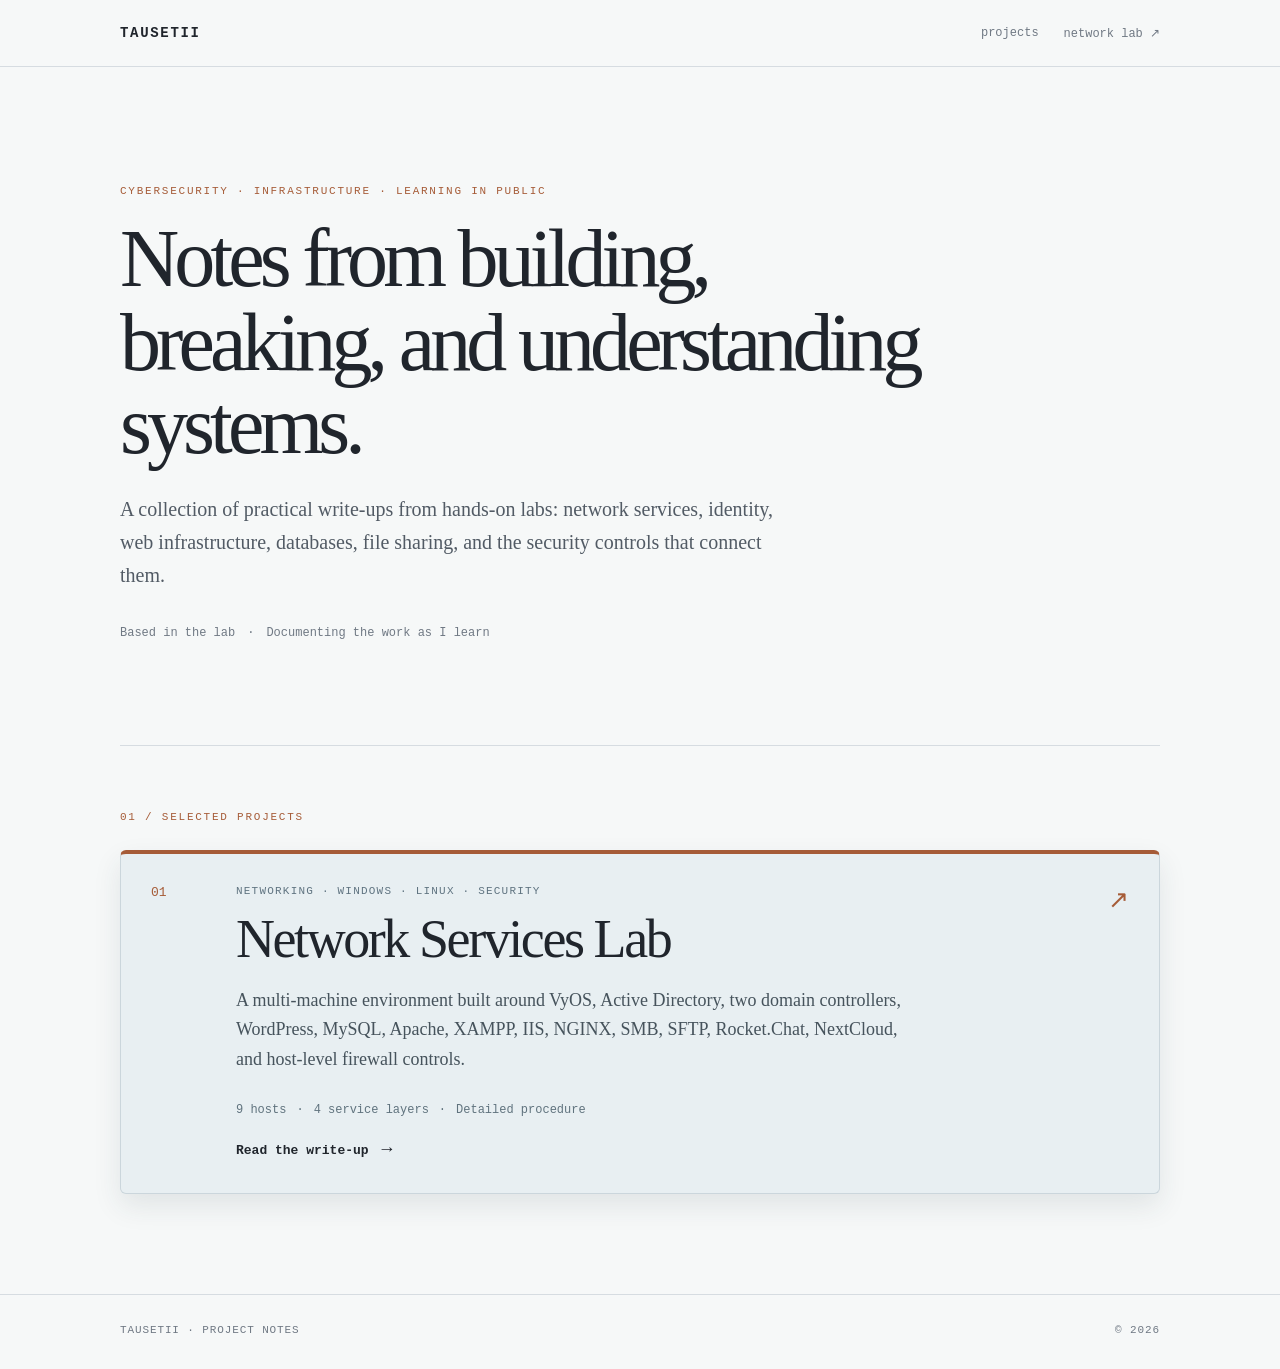
==== commit e353e2bc: "Refine homepage project card" ====
--- a/index.html
+++ b/index.html
@@ -8,11 +8,10 @@
   <link rel="stylesheet" href="styles.css">
 </head>
 <body>
-  <header class="site-header"><div class="shell nav"><a class="wordmark" href="/">tausetii</a><nav><a href="#projects">projects</a><a href="#about">about</a><a href="projects/network-services-lab/">network lab ↗</a></nav></div></header>
+  <header class="site-header"><div class="shell nav"><a class="wordmark" href="/">tausetii</a><nav><a href="#projects">projects</a><a href="projects/network-services-lab/">network lab ↗</a></nav></div></header>
   <main>
     <section class="hero shell"><div class="eyebrow">CYBERSECURITY · INFRASTRUCTURE · LEARNING IN PUBLIC</div><h1>Notes from building, breaking, and understanding systems.</h1><p class="intro">A collection of practical write-ups from hands-on labs: network services, identity, web infrastructure, databases, file sharing, and the security controls that connect them.</p><div class="hero-line"><span>Based in the lab</span><span>·</span><span>Documenting the work as I learn</span></div></section>
     <section class="shell projects" id="projects"><div class="section-label">01 / SELECTED PROJECTS</div><div class="project-card"><div class="project-number">01</div><div class="project-body"><div class="project-meta">NETWORKING · WINDOWS · LINUX · SECURITY</div><h2><a href="projects/network-services-lab/">Network Services Lab</a></h2><p>A multi-machine environment built around VyOS, Active Directory, two domain controllers, WordPress, MySQL, Apache, XAMPP, IIS, NGINX, SMB, SFTP, Rocket.Chat, NextCloud, and host-level firewall controls.</p><div class="project-details"><span>9 hosts</span><span>·</span><span>4 service layers</span><span>·</span><span>Detailed procedure</span></div><a class="read-link" href="projects/network-services-lab/">Read the write-up <span>→</span></a></div><div class="project-arrow">↗</div></div></section>
-    <section class="shell about" id="about"><div class="section-label">02 / ABOUT THIS SITE</div><div><h2>Learning through the build process.</h2><p>This site is where I keep the details that are easy to lose after a lab is finished: the address plan, setup order, commands, troubleshooting notes, and the reasoning behind each firewall rule.</p></div></section>
   </main>
   <footer><div class="shell footer-inner"><span>TAUSETII · PROJECT NOTES</span><span>© 2026</span></div></footer>
 </body>
--- a/styles.css
+++ b/styles.css
@@ -1 +1 @@
-:root{--ink:#20252c;--muted:#707984;--line:#dfe3e6;--paper:#fafaf8;--accent:#a65c38}*{box-sizing:border-box}html{scroll-behavior:smooth}body{margin:0;background:var(--paper);color:var(--ink);font-family:Georgia,"Times New Roman",serif}.shell{width:min(1040px,calc(100% - 48px));margin:auto}.site-header{border-bottom:1px solid var(--line);background:rgba(250,250,248,.94);position:sticky;top:0;z-index:2;backdrop-filter:blur(10px)}.nav{height:66px;display:flex;align-items:center;justify-content:space-between}.wordmark{font:700 14px ui-monospace,SFMono-Regular,Consolas,monospace;letter-spacing:.12em;text-transform:uppercase;color:var(--ink);text-decoration:none}.nav nav{display:flex;gap:25px}.nav nav a{color:var(--muted);font:12px ui-monospace,SFMono-Regular,Consolas,monospace;text-decoration:none}.nav nav a:hover,.read-link:hover{color:var(--accent)}.hero{padding:118px 0 105px}.eyebrow,.section-label{font:11px ui-monospace,SFMono-Regular,Consolas,monospace;letter-spacing:.16em;color:var(--accent)}h1{font:500 clamp(48px,8vw,82px)/1.02 Georgia,serif;letter-spacing:-.06em;max-width:850px;margin:20px 0 25px}.intro{font-size:20px;line-height:1.65;color:#525b65;max-width:670px}.hero-line{display:flex;gap:12px;margin-top:34px;color:var(--muted);font:12px ui-monospace,SFMono-Regular,Consolas,monospace}.projects{border-top:1px solid var(--line);padding:65px 0 100px}.section-label{margin-bottom:27px}.project-card{display:grid;grid-template-columns:65px 1fr 45px;gap:20px;border-top:3px solid var(--ink);background:#fff;padding:29px 28px 32px}.project-number{font:13px ui-monospace,SFMono-Regular,Consolas,monospace;color:var(--accent)}.project-meta{font:11px ui-monospace,SFMono-Regular,Consolas,monospace;letter-spacing:.11em;color:var(--muted)}.project-body h2{font:500 clamp(32px,5vw,54px)/1.05 Georgia,serif;letter-spacing:-.045em;margin:14px 0}.project-body h2 a{color:var(--ink);text-decoration:none}.project-body>p{font-size:18px;line-height:1.65;color:#56606a;max-width:690px}.project-details{display:flex;gap:10px;margin:28px 0 22px;color:var(--muted);font:12px ui-monospace,SFMono-Regular,Consolas,monospace}.read-link{color:var(--ink);font:700 13px ui-monospace,SFMono-Regular,Consolas,monospace;text-decoration:none}.read-link span{font-size:18px;margin-left:5px}.project-arrow{font-size:25px;text-align:right}.about{border-top:1px solid var(--line);padding:65px 0 110px;display:grid;grid-template-columns:1fr 2fr;gap:70px}.about h2{font:500 39px/1.15 Georgia,serif;letter-spacing:-.04em;margin:0 0 15px}.about p{color:#56606a;font-size:18px;line-height:1.7;max-width:650px}footer{border-top:1px solid var(--line)}.footer-inner{height:70px;display:flex;justify-content:space-between;align-items:center;color:var(--muted);font:11px ui-monospace,SFMono-Regular,Consolas,monospace;letter-spacing:.08em}@media(max-width:650px){.shell{width:calc(100% - 32px)}.nav nav{gap:12px}.nav nav a:nth-child(2){display:none}.hero{padding:78px 0}.hero-line{display:block}.hero-line span{margin-right:7px}.project-card{grid-template-columns:35px 1fr 25px;padding:22px 18px}.project-body>p{font-size:16px}.project-details{display:block;line-height:2}.project-details span{margin-right:6px}.about{display:block}.about .section-label{margin-bottom:28px}}
+:root{--ink:#20252c;--muted:#707984;--line:#d6dce1;--paper:#f6f8f8;--accent:#a65c38;--card:#e8eff2}*{box-sizing:border-box}html{scroll-behavior:smooth}body{margin:0;background:var(--paper);color:var(--ink);font-family:Georgia,"Times New Roman",serif}.shell{width:min(1040px,calc(100% - 48px));margin:auto}.site-header{border-bottom:1px solid var(--line);background:rgba(246,248,248,.94);position:sticky;top:0;z-index:2;backdrop-filter:blur(10px)}.nav{height:66px;display:flex;align-items:center;justify-content:space-between}.wordmark{font:700 14px ui-monospace,SFMono-Regular,Consolas,monospace;letter-spacing:.12em;text-transform:uppercase;color:var(--ink);text-decoration:none}.nav nav{display:flex;gap:25px}.nav nav a{color:var(--muted);font:12px ui-monospace,SFMono-Regular,Consolas,monospace;text-decoration:none}.nav nav a:hover,.read-link:hover{color:var(--accent)}.hero{padding:118px 0 105px}.eyebrow,.section-label{font:11px ui-monospace,SFMono-Regular,Consolas,monospace;letter-spacing:.16em;color:var(--accent)}h1{font:500 clamp(48px,8vw,82px)/1.02 Georgia,serif;letter-spacing:-.06em;max-width:850px;margin:20px 0 25px}.intro{font-size:20px;line-height:1.65;color:#525b65;max-width:670px}.hero-line{display:flex;gap:12px;margin-top:34px;color:var(--muted);font:12px ui-monospace,SFMono-Regular,Consolas,monospace}.projects{border-top:1px solid var(--line);padding:65px 0 100px}.section-label{margin-bottom:27px}.project-card{display:grid;grid-template-columns:65px 1fr 45px;gap:20px;border:1px solid #cbd6dc;border-top:4px solid var(--accent);border-radius:6px;background:var(--card);padding:31px 30px 34px;box-shadow:0 12px 28px rgba(43,62,72,.1);transition:transform .2s ease,box-shadow .2s ease}.project-card:hover{transform:translateY(-3px);box-shadow:0 16px 34px rgba(43,62,72,.16)}.project-number{font:13px ui-monospace,SFMono-Regular,Consolas,monospace;color:var(--accent)}.project-meta{font:11px ui-monospace,SFMono-Regular,Consolas,monospace;letter-spacing:.11em;color:#5f7380}.project-body h2{font:500 clamp(32px,5vw,54px)/1.05 Georgia,serif;letter-spacing:-.045em;margin:14px 0}.project-body h2 a{color:var(--ink);text-decoration:none}.project-body>p{font-size:18px;line-height:1.65;color:#46535c;max-width:690px}.project-details{display:flex;gap:10px;margin:28px 0 22px;color:#60737e;font:12px ui-monospace,SFMono-Regular,Consolas,monospace}.read-link{color:var(--ink);font:700 13px ui-monospace,SFMono-Regular,Consolas,monospace;text-decoration:none}.read-link span{font-size:18px;margin-left:5px}.project-arrow{font-size:25px;text-align:right;color:var(--accent)}footer{border-top:1px solid var(--line)}.footer-inner{height:70px;display:flex;justify-content:space-between;align-items:center;color:var(--muted);font:11px ui-monospace,SFMono-Regular,Consolas,monospace;letter-spacing:.08em}@media(max-width:650px){.shell{width:calc(100% - 32px)}.nav nav{gap:12px}.nav nav a:nth-child(2){display:none}.hero{padding:78px 0}.hero-line{display:block}.hero-line span{margin-right:7px}.project-card{grid-template-columns:35px 1fr 25px;padding:22px 18px}.project-body>p{font-size:16px}.project-details{display:block;line-height:2}.project-details span{margin-right:6px}}
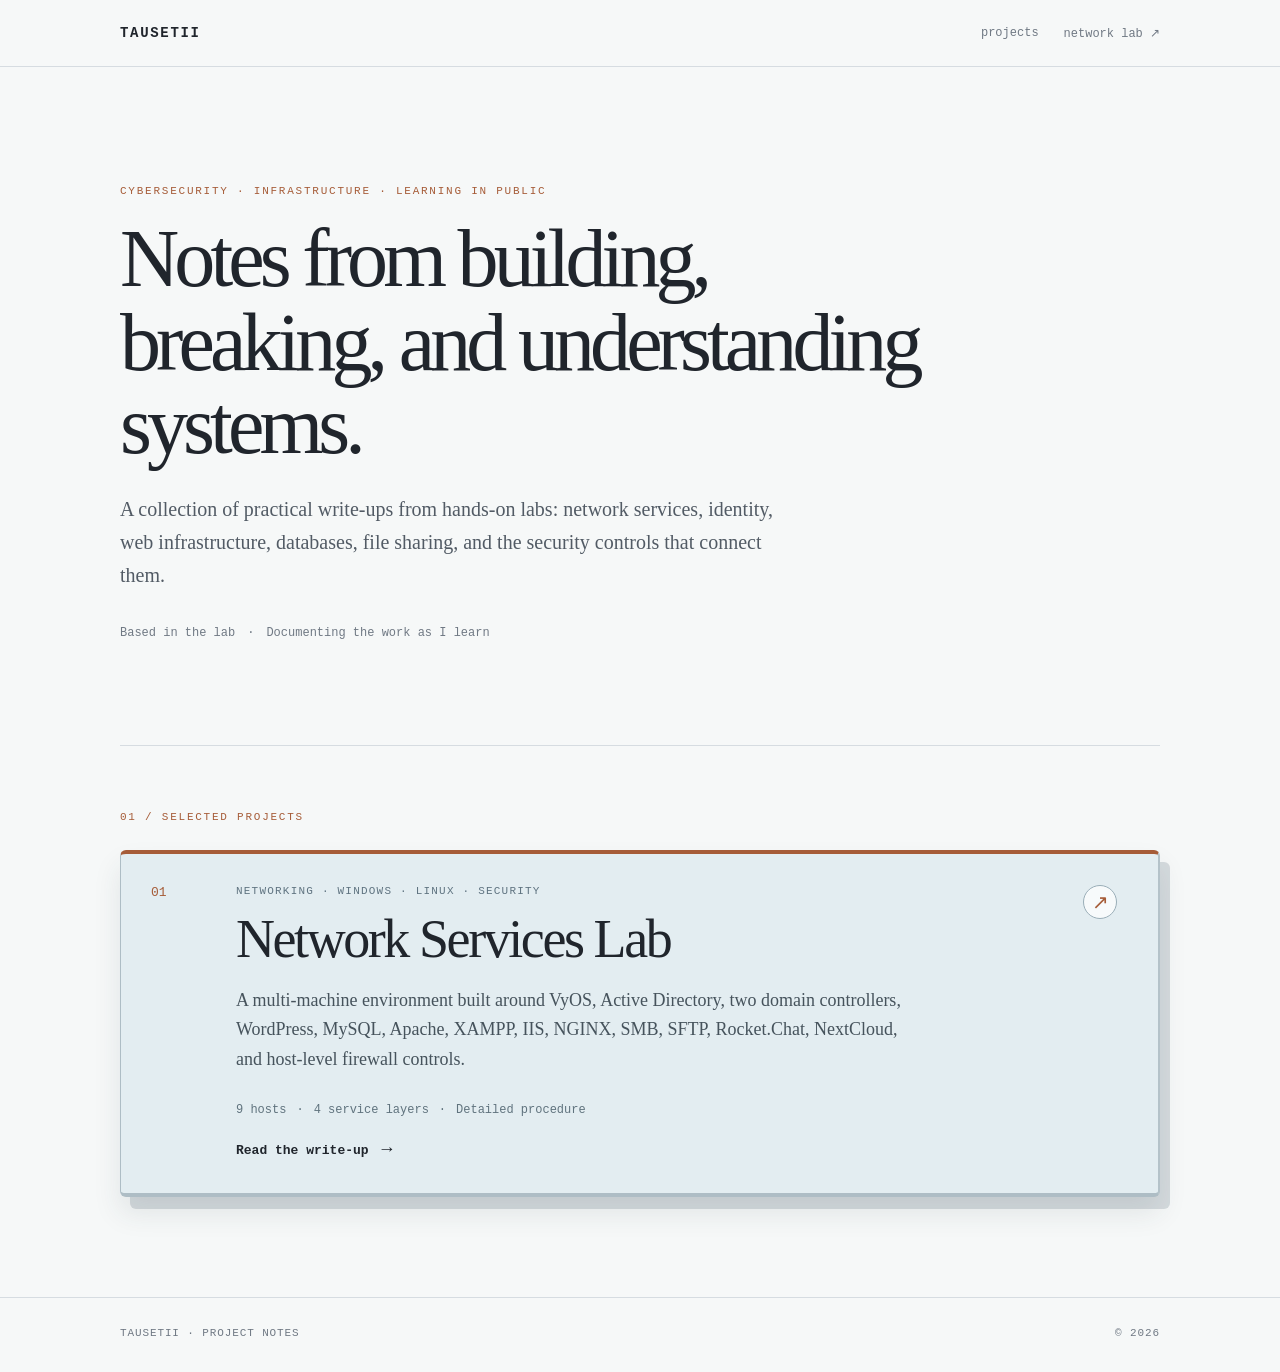
==== commit c038cb5c: "Improve project card links and contrast" ====
--- a/index.html
+++ b/index.html
@@ -11,7 +11,7 @@
   <header class="site-header"><div class="shell nav"><a class="wordmark" href="/">tausetii</a><nav><a href="#projects">projects</a><a href="projects/network-services-lab/">network lab ↗</a></nav></div></header>
   <main>
     <section class="hero shell"><div class="eyebrow">CYBERSECURITY · INFRASTRUCTURE · LEARNING IN PUBLIC</div><h1>Notes from building, breaking, and understanding systems.</h1><p class="intro">A collection of practical write-ups from hands-on labs: network services, identity, web infrastructure, databases, file sharing, and the security controls that connect them.</p><div class="hero-line"><span>Based in the lab</span><span>·</span><span>Documenting the work as I learn</span></div></section>
-    <section class="shell projects" id="projects"><div class="section-label">01 / SELECTED PROJECTS</div><div class="project-card"><div class="project-number">01</div><div class="project-body"><div class="project-meta">NETWORKING · WINDOWS · LINUX · SECURITY</div><h2><a href="projects/network-services-lab/">Network Services Lab</a></h2><p>A multi-machine environment built around VyOS, Active Directory, two domain controllers, WordPress, MySQL, Apache, XAMPP, IIS, NGINX, SMB, SFTP, Rocket.Chat, NextCloud, and host-level firewall controls.</p><div class="project-details"><span>9 hosts</span><span>·</span><span>4 service layers</span><span>·</span><span>Detailed procedure</span></div><a class="read-link" href="projects/network-services-lab/">Read the write-up <span>→</span></a></div><div class="project-arrow">↗</div></div></section>
+    <section class="shell projects" id="projects"><div class="section-label">01 / SELECTED PROJECTS</div><div class="project-card"><div class="project-number">01</div><div class="project-body"><div class="project-meta">NETWORKING · WINDOWS · LINUX · SECURITY</div><h2><a href="projects/network-services-lab/">Network Services Lab</a></h2><p>A multi-machine environment built around VyOS, Active Directory, two domain controllers, WordPress, MySQL, Apache, XAMPP, IIS, NGINX, SMB, SFTP, Rocket.Chat, NextCloud, and host-level firewall controls.</p><div class="project-details"><span>9 hosts</span><span>·</span><span>4 service layers</span><span>·</span><span>Detailed procedure</span></div><a class="read-link" href="projects/network-services-lab/">Read the write-up <span>→</span></a></div><a class="project-arrow" href="projects/network-services-lab/" aria-label="Open Network Services Lab">↗</a></div></section>
   </main>
   <footer><div class="shell footer-inner"><span>TAUSETII · PROJECT NOTES</span><span>© 2026</span></div></footer>
 </body>
--- a/styles.css
+++ b/styles.css
@@ -1 +1 @@
-:root{--ink:#20252c;--muted:#707984;--line:#d6dce1;--paper:#f6f8f8;--accent:#a65c38;--card:#e8eff2}*{box-sizing:border-box}html{scroll-behavior:smooth}body{margin:0;background:var(--paper);color:var(--ink);font-family:Georgia,"Times New Roman",serif}.shell{width:min(1040px,calc(100% - 48px));margin:auto}.site-header{border-bottom:1px solid var(--line);background:rgba(246,248,248,.94);position:sticky;top:0;z-index:2;backdrop-filter:blur(10px)}.nav{height:66px;display:flex;align-items:center;justify-content:space-between}.wordmark{font:700 14px ui-monospace,SFMono-Regular,Consolas,monospace;letter-spacing:.12em;text-transform:uppercase;color:var(--ink);text-decoration:none}.nav nav{display:flex;gap:25px}.nav nav a{color:var(--muted);font:12px ui-monospace,SFMono-Regular,Consolas,monospace;text-decoration:none}.nav nav a:hover,.read-link:hover{color:var(--accent)}.hero{padding:118px 0 105px}.eyebrow,.section-label{font:11px ui-monospace,SFMono-Regular,Consolas,monospace;letter-spacing:.16em;color:var(--accent)}h1{font:500 clamp(48px,8vw,82px)/1.02 Georgia,serif;letter-spacing:-.06em;max-width:850px;margin:20px 0 25px}.intro{font-size:20px;line-height:1.65;color:#525b65;max-width:670px}.hero-line{display:flex;gap:12px;margin-top:34px;color:var(--muted);font:12px ui-monospace,SFMono-Regular,Consolas,monospace}.projects{border-top:1px solid var(--line);padding:65px 0 100px}.section-label{margin-bottom:27px}.project-card{display:grid;grid-template-columns:65px 1fr 45px;gap:20px;border:1px solid #cbd6dc;border-top:4px solid var(--accent);border-radius:6px;background:var(--card);padding:31px 30px 34px;box-shadow:0 12px 28px rgba(43,62,72,.1);transition:transform .2s ease,box-shadow .2s ease}.project-card:hover{transform:translateY(-3px);box-shadow:0 16px 34px rgba(43,62,72,.16)}.project-number{font:13px ui-monospace,SFMono-Regular,Consolas,monospace;color:var(--accent)}.project-meta{font:11px ui-monospace,SFMono-Regular,Consolas,monospace;letter-spacing:.11em;color:#5f7380}.project-body h2{font:500 clamp(32px,5vw,54px)/1.05 Georgia,serif;letter-spacing:-.045em;margin:14px 0}.project-body h2 a{color:var(--ink);text-decoration:none}.project-body>p{font-size:18px;line-height:1.65;color:#46535c;max-width:690px}.project-details{display:flex;gap:10px;margin:28px 0 22px;color:#60737e;font:12px ui-monospace,SFMono-Regular,Consolas,monospace}.read-link{color:var(--ink);font:700 13px ui-monospace,SFMono-Regular,Consolas,monospace;text-decoration:none}.read-link span{font-size:18px;margin-left:5px}.project-arrow{font-size:25px;text-align:right;color:var(--accent)}footer{border-top:1px solid var(--line)}.footer-inner{height:70px;display:flex;justify-content:space-between;align-items:center;color:var(--muted);font:11px ui-monospace,SFMono-Regular,Consolas,monospace;letter-spacing:.08em}@media(max-width:650px){.shell{width:calc(100% - 32px)}.nav nav{gap:12px}.nav nav a:nth-child(2){display:none}.hero{padding:78px 0}.hero-line{display:block}.hero-line span{margin-right:7px}.project-card{grid-template-columns:35px 1fr 25px;padding:22px 18px}.project-body>p{font-size:16px}.project-details{display:block;line-height:2}.project-details span{margin-right:6px}}
+:root{--ink:#20252c;--muted:#707984;--line:#d6dce1;--paper:#f6f8f8;--accent:#a65c38;--card:#e3edf1}*{box-sizing:border-box}html{scroll-behavior:smooth}body{margin:0;background:var(--paper);color:var(--ink);font-family:Georgia,"Times New Roman",serif}.shell{width:min(1040px,calc(100% - 48px));margin:auto}.site-header{border-bottom:1px solid var(--line);background:rgba(246,248,248,.94);position:sticky;top:0;z-index:2;backdrop-filter:blur(10px)}.nav{height:66px;display:flex;align-items:center;justify-content:space-between}.wordmark{font:700 14px ui-monospace,SFMono-Regular,Consolas,monospace;letter-spacing:.12em;text-transform:uppercase;color:var(--ink);text-decoration:none}.nav nav{display:flex;gap:25px}.nav nav a{color:var(--muted);font:12px ui-monospace,SFMono-Regular,Consolas,monospace;text-decoration:none}.nav nav a:hover,.read-link:hover{color:var(--accent)}.hero{padding:118px 0 105px}.eyebrow,.section-label{font:11px ui-monospace,SFMono-Regular,Consolas,monospace;letter-spacing:.16em;color:var(--accent)}h1{font:500 clamp(48px,8vw,82px)/1.02 Georgia,serif;letter-spacing:-.06em;max-width:850px;margin:20px 0 25px}.intro{font-size:20px;line-height:1.65;color:#525b65;max-width:670px}.hero-line{display:flex;gap:12px;margin-top:34px;color:var(--muted);font:12px ui-monospace,SFMono-Regular,Consolas,monospace}.projects{border-top:1px solid var(--line);padding:65px 0 100px}.section-label{margin-bottom:27px}.project-card{display:grid;grid-template-columns:65px 1fr 45px;gap:20px;border:1px solid #aebdc5;border-top:4px solid var(--accent);border-right:2px solid #b4c2c9;border-bottom:4px solid #aebdc5;border-radius:6px;background:var(--card);padding:31px 30px 34px;box-shadow:10px 12px 0 rgba(91,112,124,.22),0 16px 28px rgba(43,62,72,.1);transition:transform .2s ease,box-shadow .2s ease}.project-card:hover{transform:translate(-2px,-3px);box-shadow:12px 15px 0 rgba(91,112,124,.26),0 20px 34px rgba(43,62,72,.14)}.project-number{font:13px ui-monospace,SFMono-Regular,Consolas,monospace;color:var(--accent)}.project-meta{font:11px ui-monospace,SFMono-Regular,Consolas,monospace;letter-spacing:.11em;color:#5f7380}.project-body h2{font:500 clamp(32px,5vw,54px)/1.05 Georgia,serif;letter-spacing:-.045em;margin:14px 0}.project-body h2 a{color:var(--ink);text-decoration:none}.project-body>p{font-size:18px;line-height:1.65;color:#46535c;max-width:690px}.project-details{display:flex;gap:10px;margin:28px 0 22px;color:#60737e;font:12px ui-monospace,SFMono-Regular,Consolas,monospace}.read-link{color:var(--ink);font:700 13px ui-monospace,SFMono-Regular,Consolas,monospace;text-decoration:none}.read-link span{font-size:18px;margin-left:5px}.project-arrow{display:grid;place-items:center;width:34px;height:34px;border:1px solid #9aaeb8;border-radius:50%;background:#f7fafb;color:var(--accent);font:20px Georgia,serif;text-decoration:none;transition:background .2s ease,color .2s ease,transform .2s ease}.project-arrow:hover{background:var(--accent);color:#fff;transform:translate(2px,-2px)}footer{border-top:1px solid var(--line)}.footer-inner{height:70px;display:flex;justify-content:space-between;align-items:center;color:var(--muted);font:11px ui-monospace,SFMono-Regular,Consolas,monospace;letter-spacing:.08em}@media(max-width:650px){.shell{width:calc(100% - 32px)}.nav nav{gap:12px}.nav nav a:nth-child(2){display:none}.hero{padding:78px 0}.hero-line{display:block}.hero-line span{margin-right:7px}.project-card{grid-template-columns:35px 1fr 35px;padding:22px 18px;box-shadow:7px 9px 0 rgba(91,112,124,.22),0 12px 20px rgba(43,62,72,.1)}.project-body>p{font-size:16px}.project-details{display:block;line-height:2}.project-details span{margin-right:6px}}
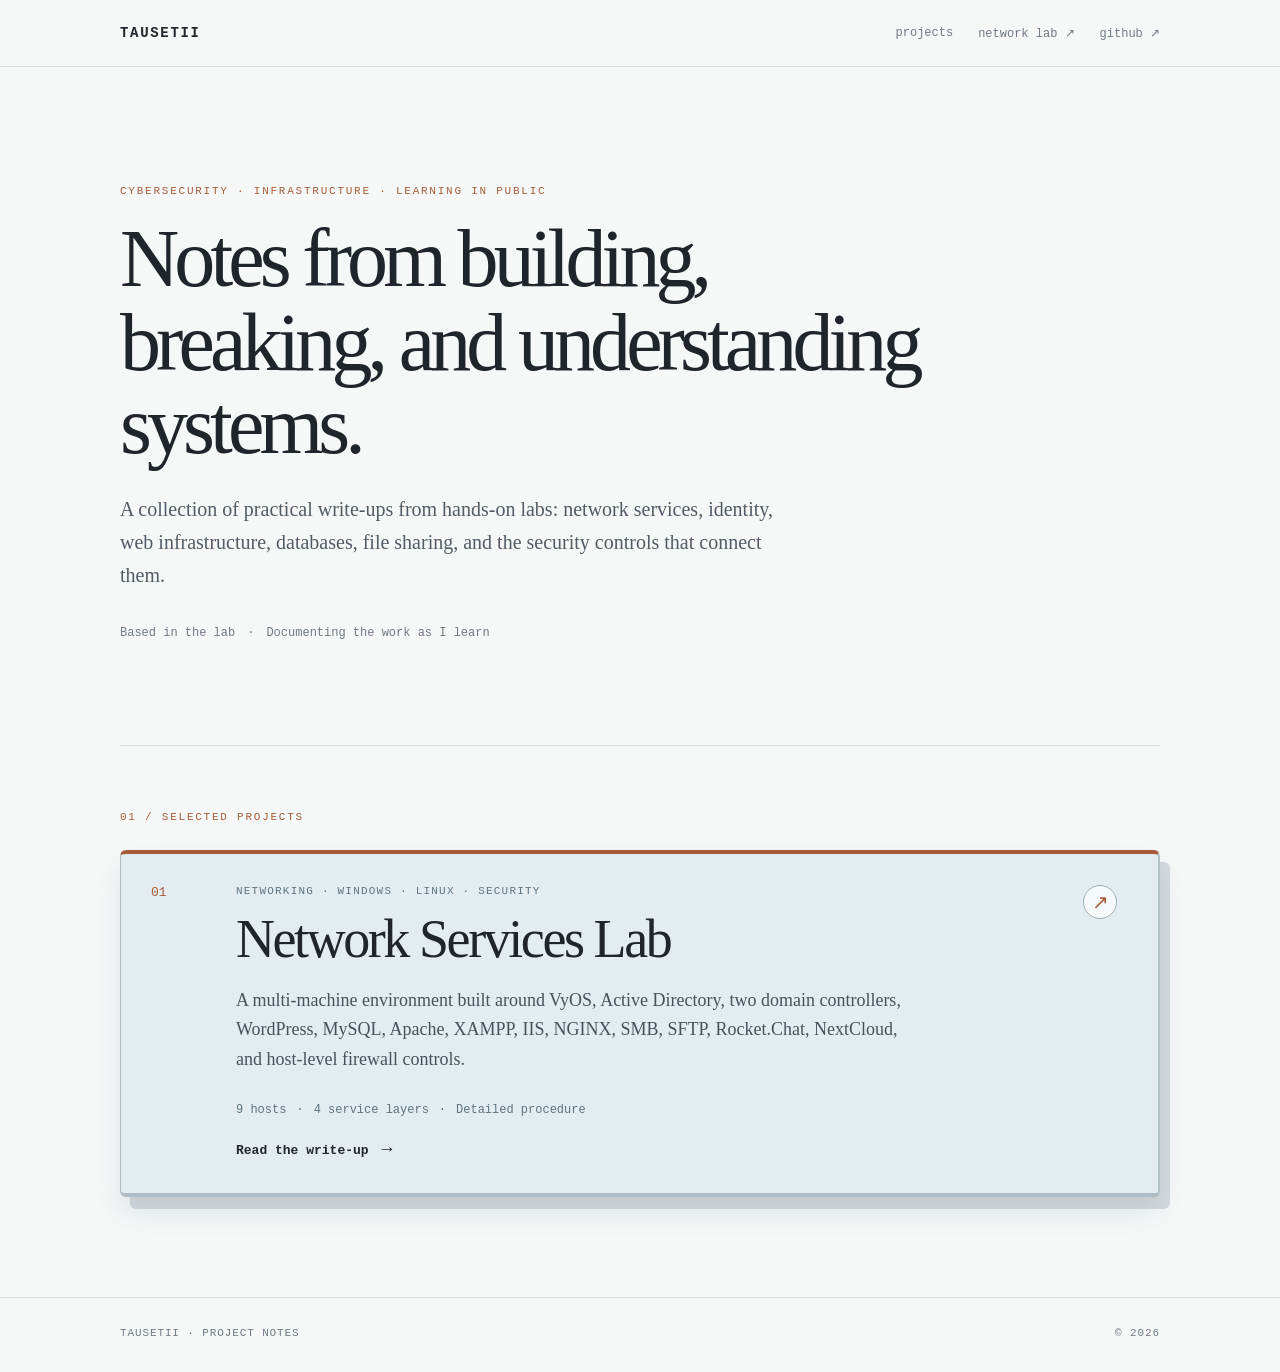
==== commit 4c89221d: "Add GitHub profile link" ====
--- a/index.html
+++ b/index.html
@@ -8,7 +8,7 @@
   <link rel="stylesheet" href="styles.css">
 </head>
 <body>
-  <header class="site-header"><div class="shell nav"><a class="wordmark" href="/">tausetii</a><nav><a href="#projects">projects</a><a href="projects/network-services-lab/">network lab ↗</a></nav></div></header>
+  <header class="site-header"><div class="shell nav"><a class="wordmark" href="/">tausetii</a><nav><a href="#projects">projects</a><a href="projects/network-services-lab/">network lab ↗</a><a href="https://github.com/Tausetii" target="_blank" rel="noreferrer">github ↗</a></nav></div></header>
   <main>
     <section class="hero shell"><div class="eyebrow">CYBERSECURITY · INFRASTRUCTURE · LEARNING IN PUBLIC</div><h1>Notes from building, breaking, and understanding systems.</h1><p class="intro">A collection of practical write-ups from hands-on labs: network services, identity, web infrastructure, databases, file sharing, and the security controls that connect them.</p><div class="hero-line"><span>Based in the lab</span><span>·</span><span>Documenting the work as I learn</span></div></section>
     <section class="shell projects" id="projects"><div class="section-label">01 / SELECTED PROJECTS</div><div class="project-card"><div class="project-number">01</div><div class="project-body"><div class="project-meta">NETWORKING · WINDOWS · LINUX · SECURITY</div><h2><a href="projects/network-services-lab/">Network Services Lab</a></h2><p>A multi-machine environment built around VyOS, Active Directory, two domain controllers, WordPress, MySQL, Apache, XAMPP, IIS, NGINX, SMB, SFTP, Rocket.Chat, NextCloud, and host-level firewall controls.</p><div class="project-details"><span>9 hosts</span><span>·</span><span>4 service layers</span><span>·</span><span>Detailed procedure</span></div><a class="read-link" href="projects/network-services-lab/">Read the write-up <span>→</span></a></div><a class="project-arrow" href="projects/network-services-lab/" aria-label="Open Network Services Lab">↗</a></div></section>
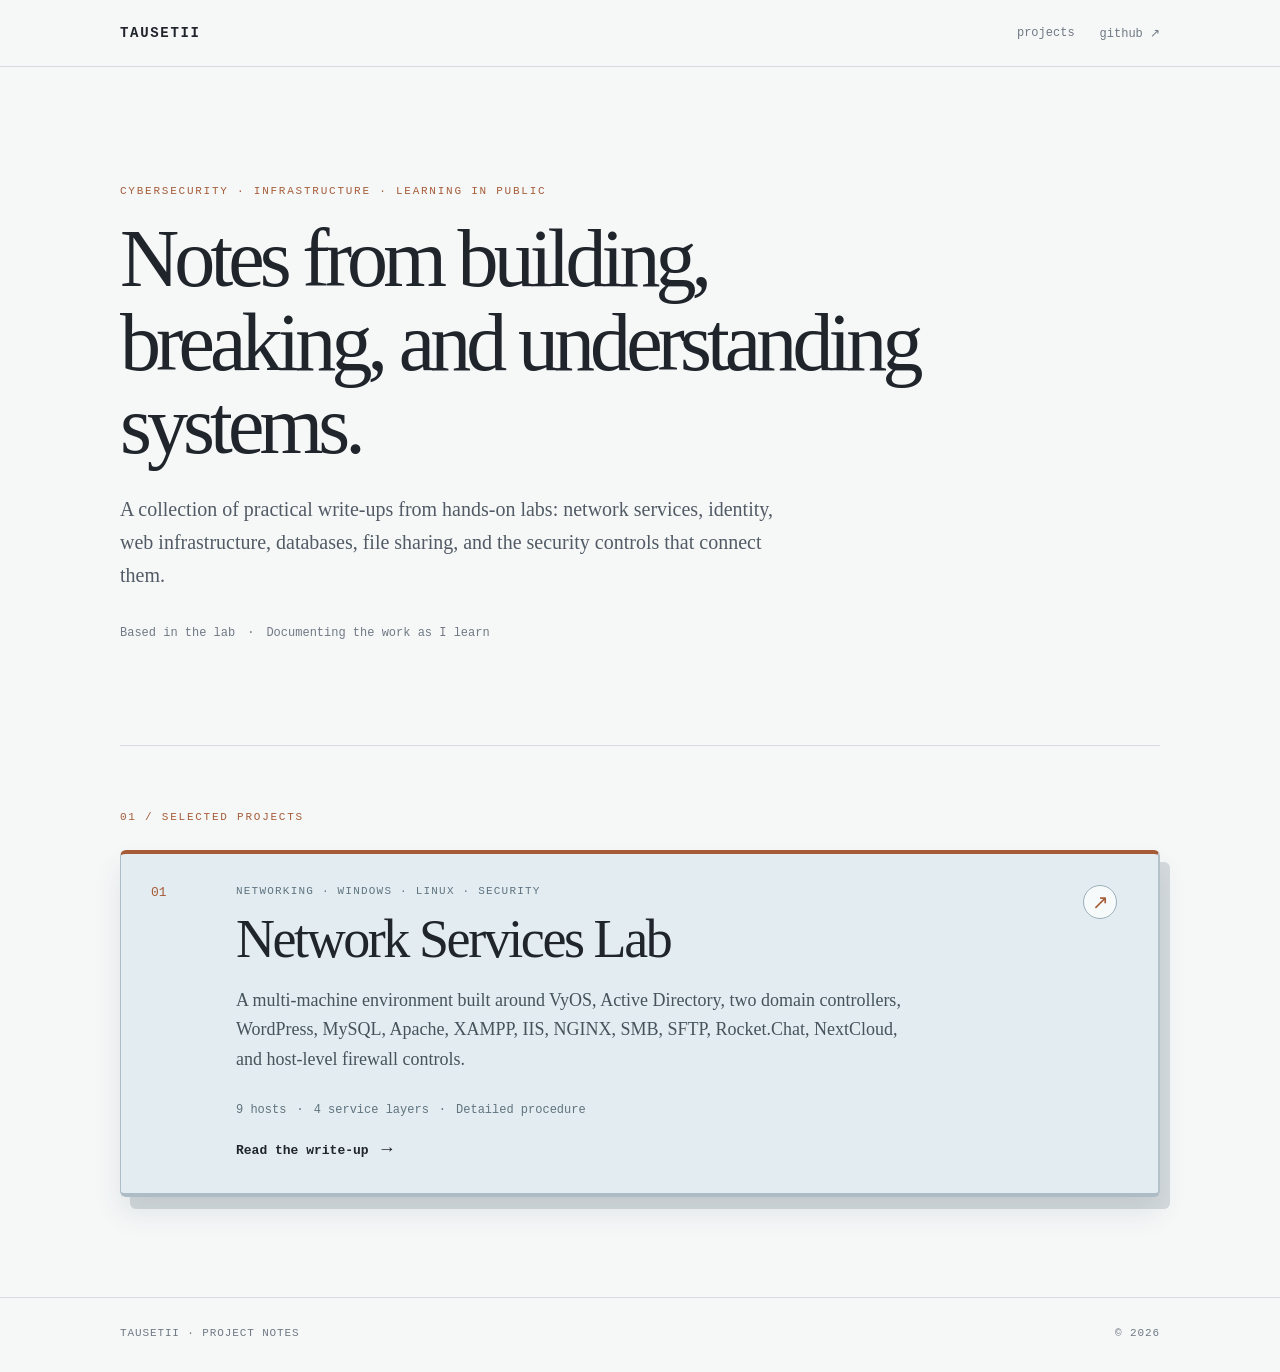
==== commit 0b1d5f40: "Add GitHub profile link" ====
--- a/index.html
+++ b/index.html
@@ -8,7 +8,7 @@
   <link rel="stylesheet" href="styles.css">
 </head>
 <body>
-  <header class="site-header"><div class="shell nav"><a class="wordmark" href="/">tausetii</a><nav><a href="#projects">projects</a><a href="projects/network-services-lab/">network lab ↗</a><a href="https://github.com/Tausetii" target="_blank" rel="noreferrer">github ↗</a></nav></div></header>
+  <header class="site-header"><div class="shell nav"><a class="wordmark" href="/">tausetii</a><nav><a href="#projects">projects</a><a href="https://github.com/Tausetii" target="_blank" rel="noreferrer">github ↗</a></nav></div></header>
   <main>
     <section class="hero shell"><div class="eyebrow">CYBERSECURITY · INFRASTRUCTURE · LEARNING IN PUBLIC</div><h1>Notes from building, breaking, and understanding systems.</h1><p class="intro">A collection of practical write-ups from hands-on labs: network services, identity, web infrastructure, databases, file sharing, and the security controls that connect them.</p><div class="hero-line"><span>Based in the lab</span><span>·</span><span>Documenting the work as I learn</span></div></section>
     <section class="shell projects" id="projects"><div class="section-label">01 / SELECTED PROJECTS</div><div class="project-card"><div class="project-number">01</div><div class="project-body"><div class="project-meta">NETWORKING · WINDOWS · LINUX · SECURITY</div><h2><a href="projects/network-services-lab/">Network Services Lab</a></h2><p>A multi-machine environment built around VyOS, Active Directory, two domain controllers, WordPress, MySQL, Apache, XAMPP, IIS, NGINX, SMB, SFTP, Rocket.Chat, NextCloud, and host-level firewall controls.</p><div class="project-details"><span>9 hosts</span><span>·</span><span>4 service layers</span><span>·</span><span>Detailed procedure</span></div><a class="read-link" href="projects/network-services-lab/">Read the write-up <span>→</span></a></div><a class="project-arrow" href="projects/network-services-lab/" aria-label="Open Network Services Lab">↗</a></div></section>
